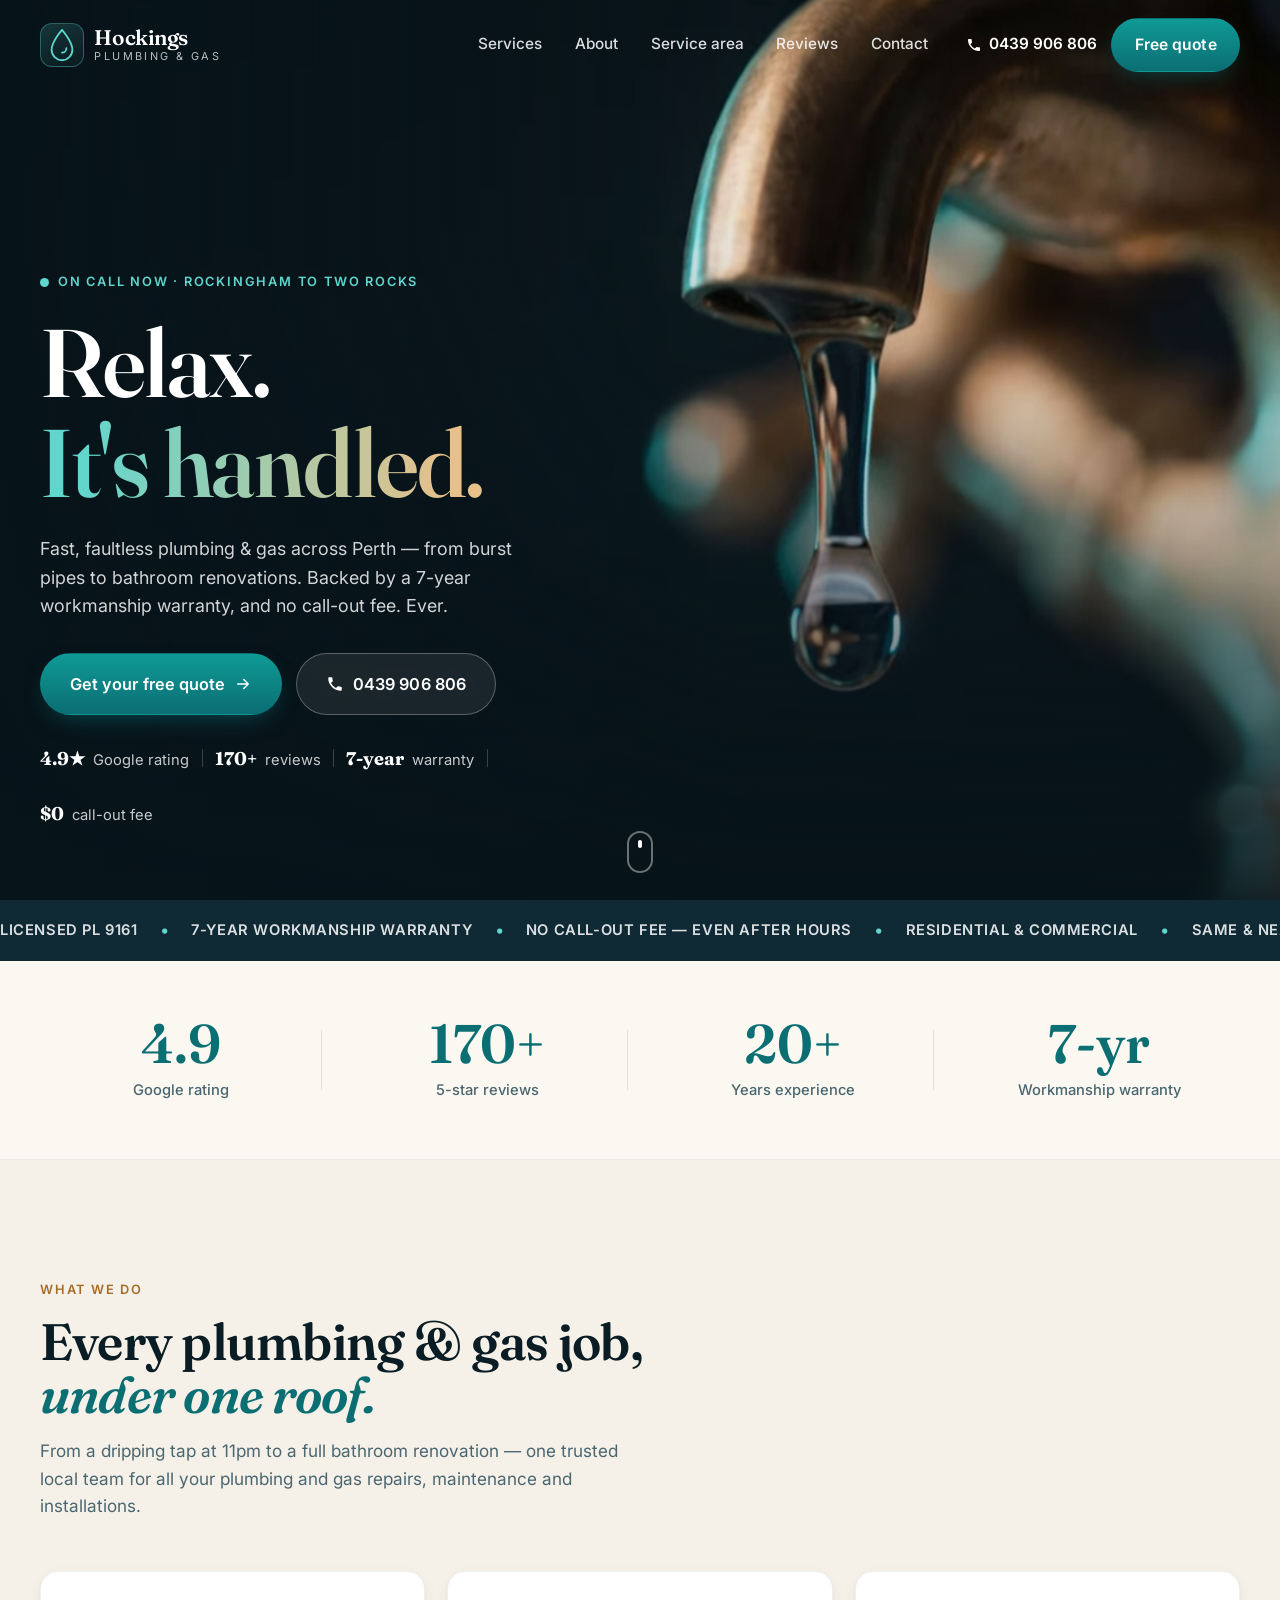
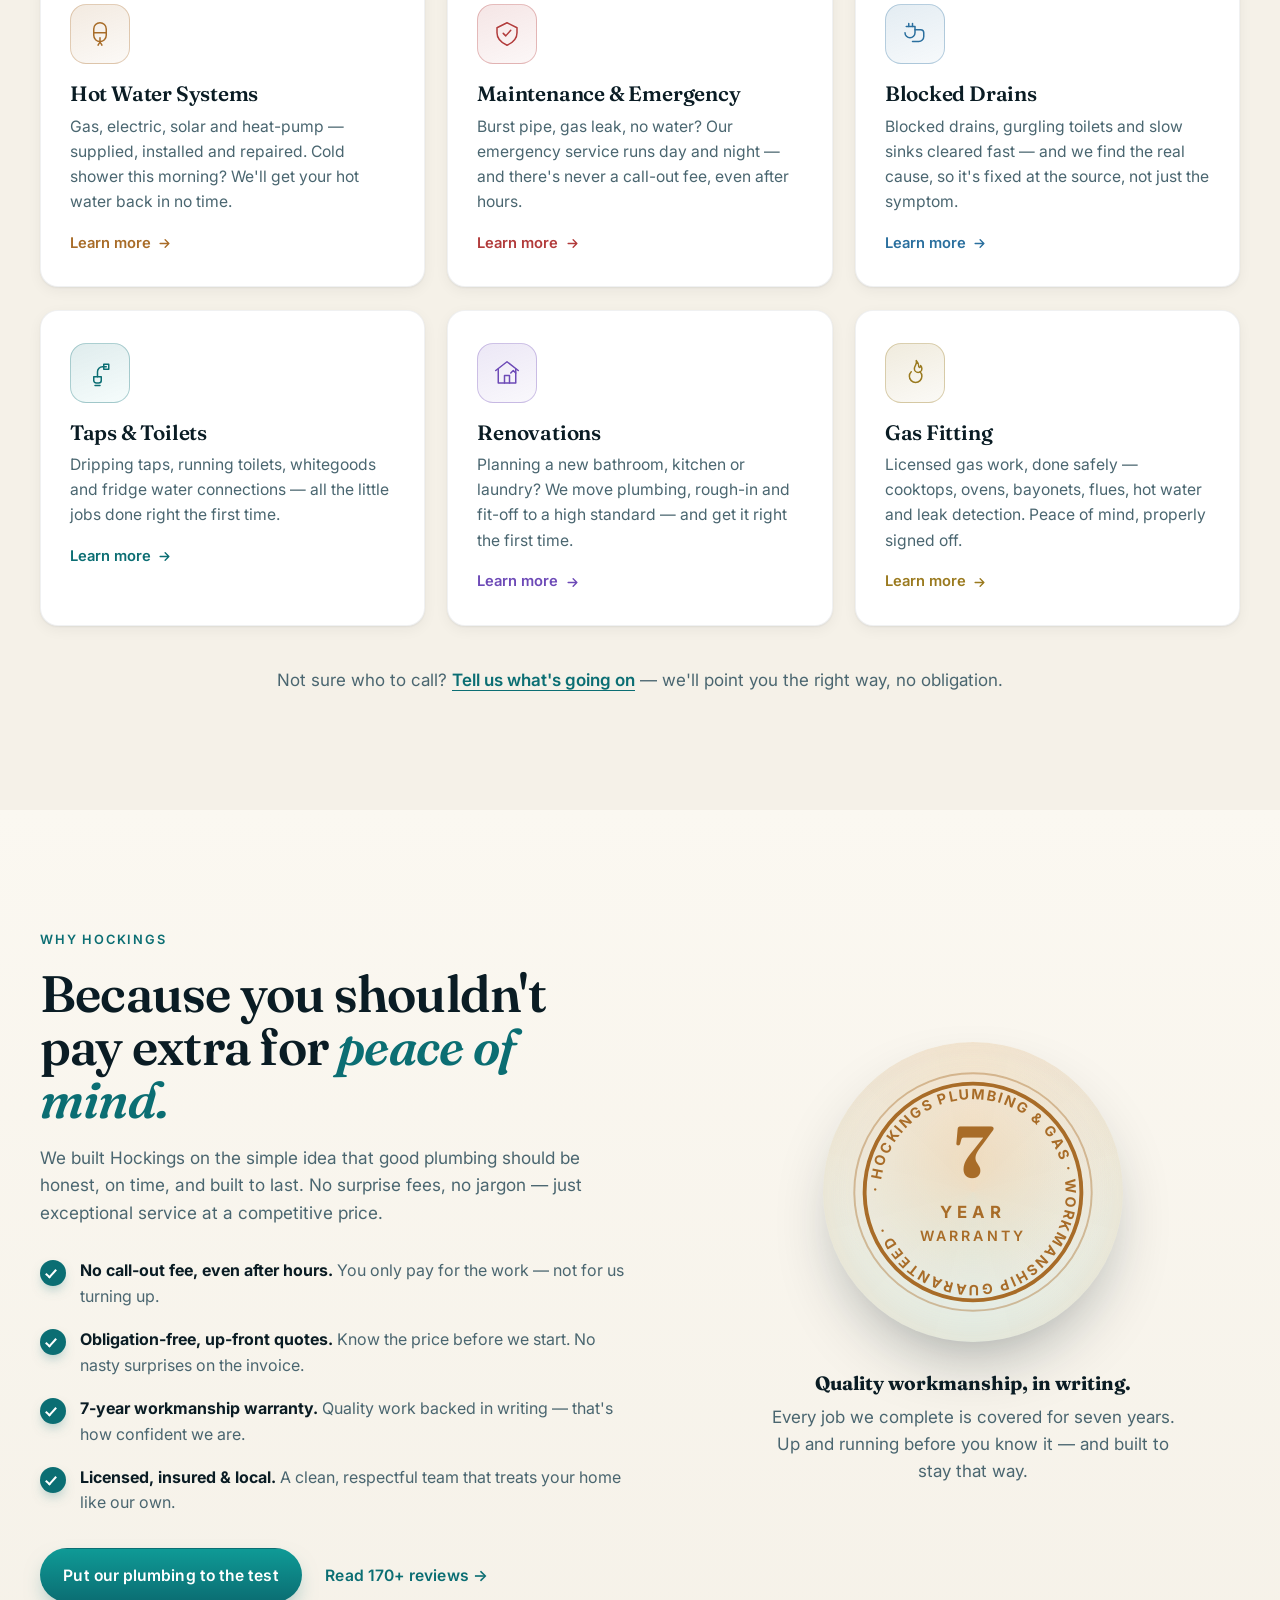
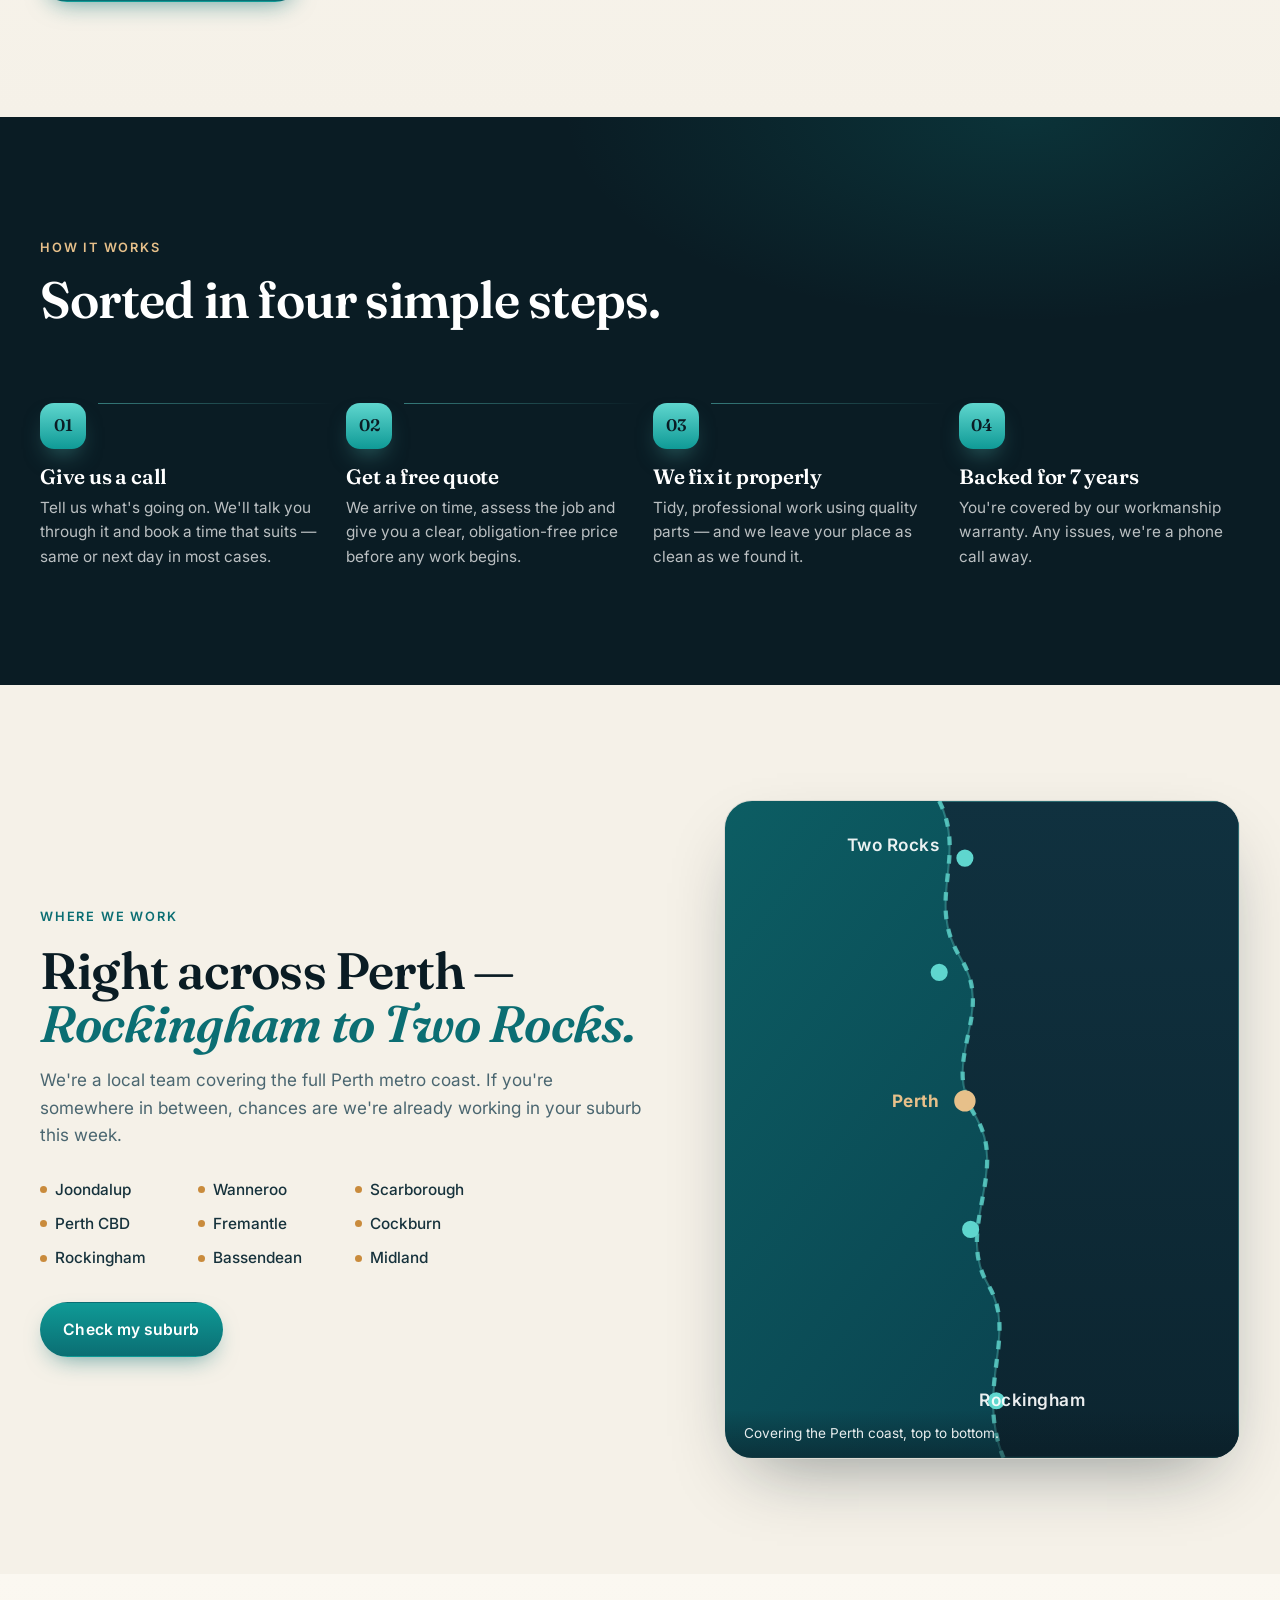
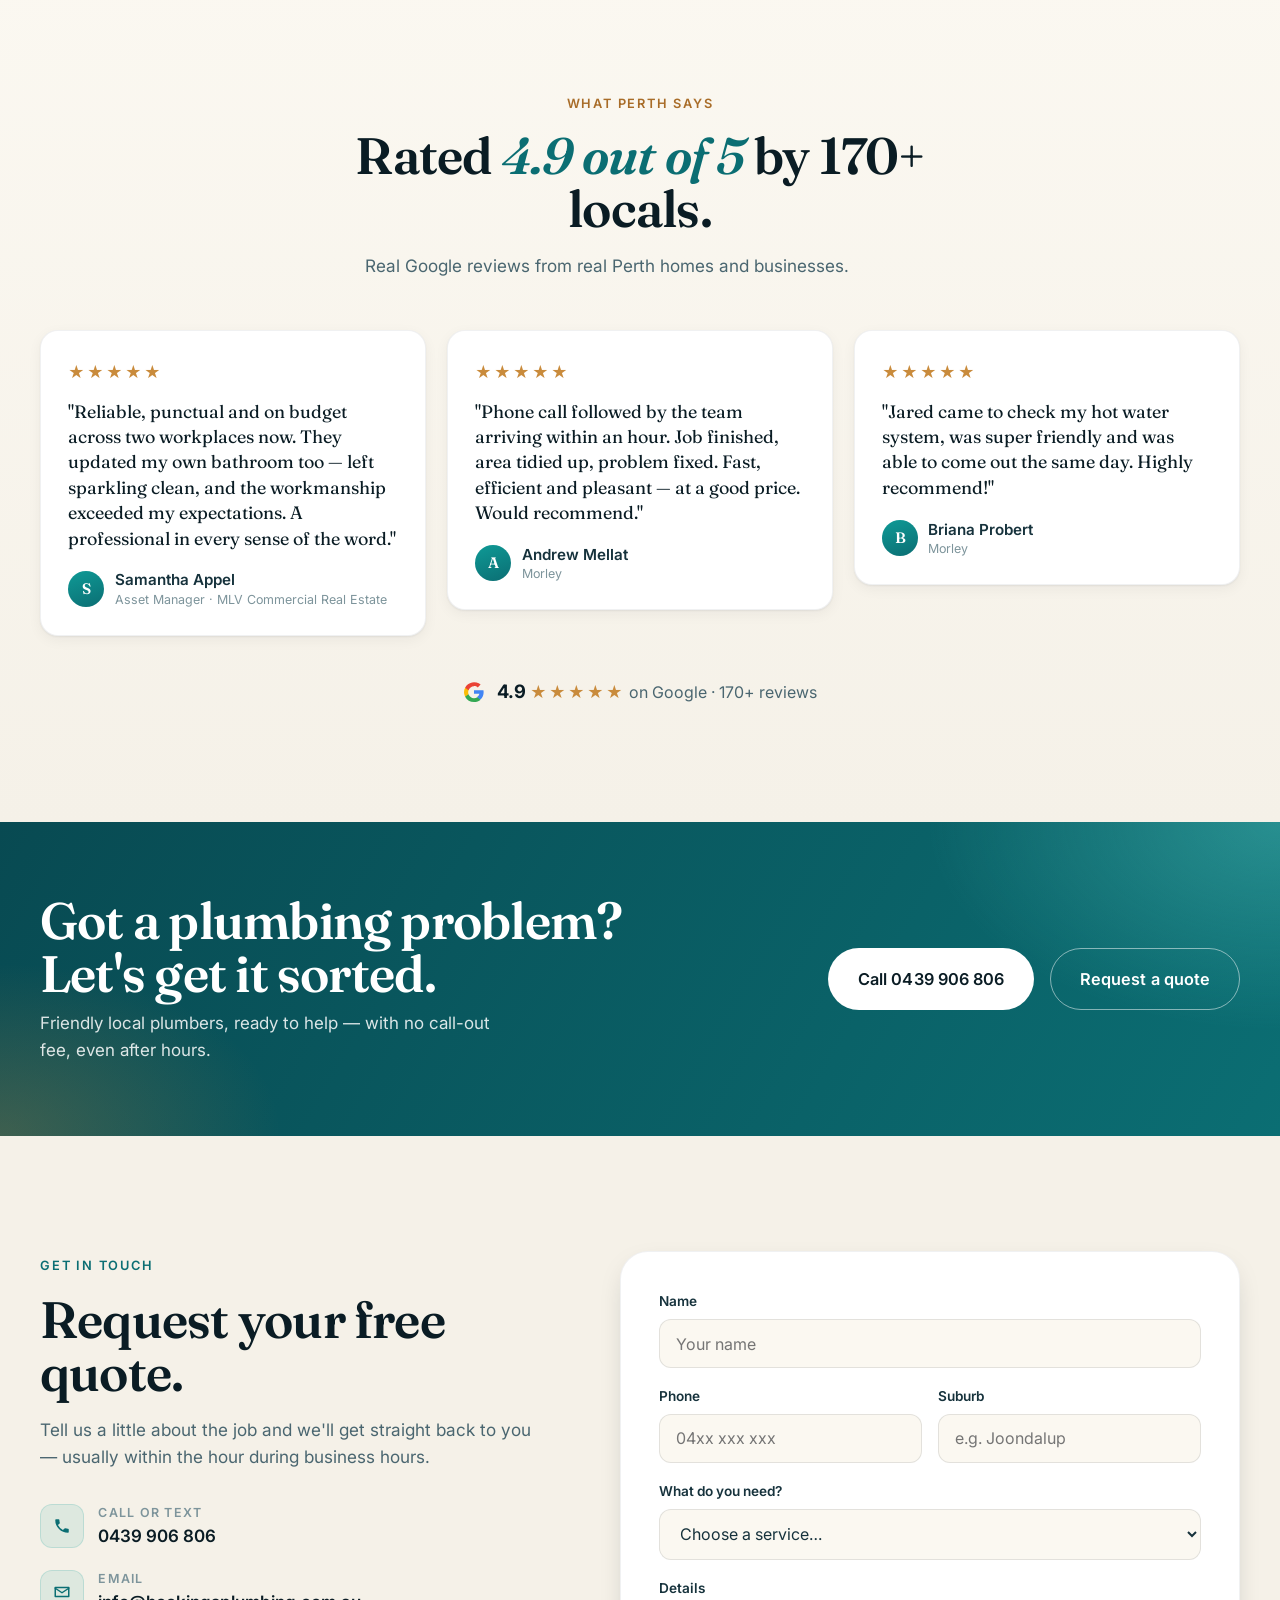
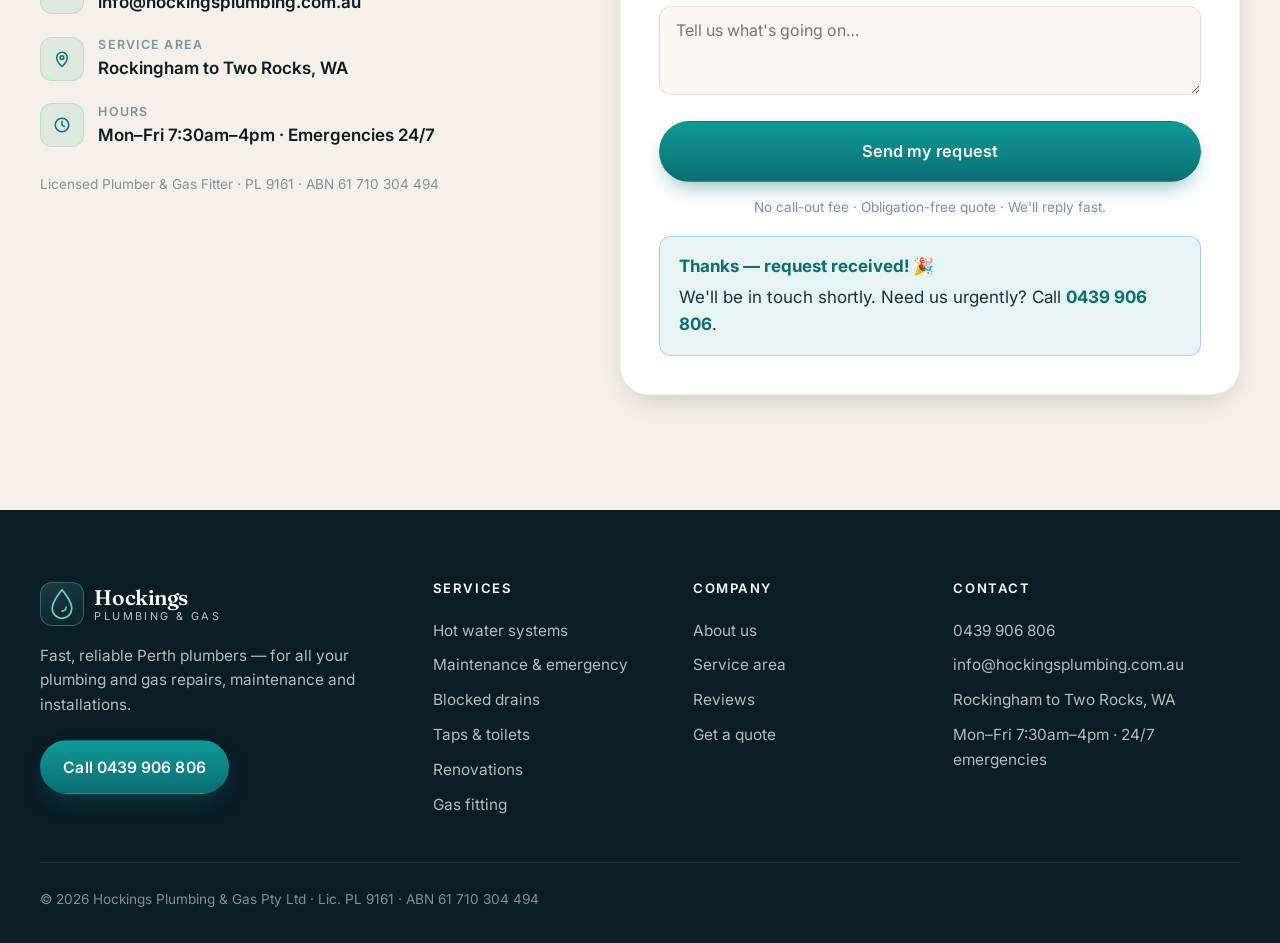
==== index.html @ 45cdb4c6 "Hockings Plumbing & Gas - demo site for client pitch Co-Authored-By: Claude Opus 4.8 (1M context) <n" ====
<!DOCTYPE html>
<html lang="en-AU">
<head>
  <meta charset="UTF-8" />
  <meta name="viewport" content="width=device-width, initial-scale=1.0" />
  <meta name="robots" content="noindex, nofollow" />
  <title>Hockings Plumbing &amp; Gas — Perth's Plumbing, Done Properly</title>
  <meta name="description" content="Fast, reliable Perth plumbers. Hot water, gas, blocked drains, taps, toilets and renovations from Rockingham to Two Rocks. No call-out fee, even after hours. 7-year workmanship warranty." />

  <link rel="preconnect" href="https://fonts.googleapis.com" />
  <link rel="preconnect" href="https://fonts.gstatic.com" crossorigin />
  <link href="https://fonts.googleapis.com/css2?family=Fraunces:opsz,wght@9..144,400;9..144,500;9..144,600;9..144,700&family=Inter:wght@400;500;600;700&display=swap" rel="stylesheet" />

  <link rel="stylesheet" href="styles.css" />
</head>
<body>
  <a class="skip-link" href="#main">Skip to content</a>

  <!-- ===================== HEADER ===================== -->
  <header class="site-header" id="header">
    <div class="container header-inner">
      <a href="#top" class="brand" aria-label="Hockings Plumbing and Gas — home">
        <span class="brand-mark" aria-hidden="true">
          <svg viewBox="0 0 32 40" width="26" height="32">
            <path d="M16 1C16 1 3 16 3 26a13 13 0 0 0 26 0C29 16 16 1 16 1Z"
                  fill="none" stroke="currentColor" stroke-width="2.2" stroke-linejoin="round"/>
            <path d="M21.5 24a5.5 5.5 0 0 1-5.5 5.5" fill="none" stroke="currentColor"
                  stroke-width="2.2" stroke-linecap="round"/>
          </svg>
        </span>
        <span class="brand-text">
          <span class="brand-name">Hockings</span>
          <span class="brand-sub">Plumbing &amp; Gas</span>
        </span>
      </a>

      <nav class="nav" aria-label="Primary">
        <a href="#services">Services</a>
        <a href="about.html">About</a>
        <a href="#area">Service area</a>
        <a href="#reviews">Reviews</a>
        <a href="#contact">Contact</a>
      </nav>

      <div class="header-cta">
        <a class="phone-link" href="tel:+61439906806">
          <svg viewBox="0 0 24 24" width="16" height="16" aria-hidden="true"><path fill="currentColor" d="M6.6 10.8a15.5 15.5 0 0 0 6.6 6.6l2.2-2.2a1 1 0 0 1 1-.25 11.4 11.4 0 0 0 3.6.58 1 1 0 0 1 1 1V20a1 1 0 0 1-1 1A17 17 0 0 1 3 4a1 1 0 0 1 1-1h3.5a1 1 0 0 1 1 1 11.4 11.4 0 0 0 .57 3.6 1 1 0 0 1-.25 1Z"/></svg>
          0439 906 806
        </a>
        <a class="btn btn-primary" href="#contact">Free quote</a>
      </div>

      <button class="nav-toggle" id="navToggle" aria-label="Open menu" aria-expanded="false" aria-controls="mobileNav">
        <span></span><span></span><span></span>
      </button>
    </div>

    <div class="mobile-nav" id="mobileNav" aria-hidden="true">
      <a href="#services">Services</a>
      <a href="about.html">About</a>
      <a href="#area">Service area</a>
      <a href="#reviews">Reviews</a>
      <a href="#contact">Contact</a>
      <a class="btn btn-primary mobile-quote" href="#contact">Get a free quote</a>
      <a class="phone-link" href="tel:+61439906806">Call 0439 906 806</a>
    </div>
  </header>

  <main id="main">
    <span id="top"></span>

    <!-- ===================== HERO ===================== -->
    <section class="hero" aria-label="Introduction">
      <!-- ===== HERO MEDIA: cinematic 3D video, full-bleed ===== -->
      <div class="hero-media" aria-hidden="true">
        <video class="hero-video" autoplay muted loop playsinline preload="auto" poster="assets/hero-poster.jpg">
          <!-- WebM first (smaller), MP4 fallback for Safari. Files live in /assets. -->
          <source src="assets/hero-3d.webm" type="video/webm" />
          <source src="assets/hero-3d.mp4" type="video/mp4" />
        </video>
        <!-- animated fallback — shows only until the video loads -->
        <div class="hero-aurora"></div>
        <div class="hero-grid"></div>
        <div class="bubbles">
          <span></span><span></span><span></span><span></span><span></span>
          <span></span><span></span><span></span><span></span><span></span>
        </div>
      </div>
      <!-- scrim sits above the video, behind the text, just enough for legibility -->
      <div class="hero-scrim" aria-hidden="true"></div>

      <div class="container hero-inner">
        <div class="hero-copy">
          <p class="eyebrow reveal" data-reveal>
            <span class="pulse-dot" aria-hidden="true"></span>
            On call now · Rockingham to Two Rocks
          </p>
          <h1 class="reveal" data-reveal>
            Relax.<br /><span class="hero-accent">It's handled.</span>
          </h1>
          <p class="hero-lede reveal" data-reveal>
            Fast, faultless plumbing &amp; gas across Perth — from burst pipes to bathroom
            renovations. Backed by a 7-year workmanship warranty, and no call-out fee. Ever.
          </p>

          <div class="hero-actions reveal" data-reveal>
            <a class="btn btn-primary btn-lg" href="#contact">
              Get your free quote
              <svg viewBox="0 0 24 24" width="18" height="18" aria-hidden="true"><path fill="none" stroke="currentColor" stroke-width="2" stroke-linecap="round" stroke-linejoin="round" d="M5 12h14M13 6l6 6-6 6"/></svg>
            </a>
            <a class="btn btn-ghost btn-lg" href="tel:+61439906806">
              <svg viewBox="0 0 24 24" width="18" height="18" aria-hidden="true"><path fill="currentColor" d="M6.6 10.8a15.5 15.5 0 0 0 6.6 6.6l2.2-2.2a1 1 0 0 1 1-.25 11.4 11.4 0 0 0 3.6.58 1 1 0 0 1 1 1V20a1 1 0 0 1-1 1A17 17 0 0 1 3 4a1 1 0 0 1 1-1h3.5a1 1 0 0 1 1 1 11.4 11.4 0 0 0 .57 3.6 1 1 0 0 1-.25 1Z"/></svg>
              0439 906 806
            </a>
          </div>

          <ul class="hero-trust reveal" data-reveal>
            <li><strong>4.9★</strong> Google rating</li>
            <li><strong>170+</strong> reviews</li>
            <li><strong>7-year</strong> warranty</li>
            <li><strong>$0</strong> call-out fee</li>
          </ul>
        </div>
      </div>

      <a href="#trust" class="scroll-hint" aria-label="Scroll down">
        <span></span>
      </a>
    </section>

    <!-- ===================== TRUST MARQUEE ===================== -->
    <section class="trust-strip" id="trust" aria-label="Credentials">
      <div class="marquee" aria-hidden="true">
        <div class="marquee-track">
          <span>Licensed PL 9161</span><i>•</i>
          <span>7-Year Workmanship Warranty</span><i>•</i>
          <span>No Call-Out Fee — Even After Hours</span><i>•</i>
          <span>Residential &amp; Commercial</span><i>•</i>
          <span>Same &amp; Next-Day Service</span><i>•</i>
          <span>Fully Insured</span><i>•</i>
          <span>Rockingham to Two Rocks</span><i>•</i>
          <span>Licensed PL 9161</span><i>•</i>
          <span>7-Year Workmanship Warranty</span><i>•</i>
          <span>No Call-Out Fee — Even After Hours</span><i>•</i>
          <span>Residential &amp; Commercial</span><i>•</i>
          <span>Same &amp; Next-Day Service</span><i>•</i>
          <span>Fully Insured</span><i>•</i>
          <span>Rockingham to Two Rocks</span><i>•</i>
        </div>
      </div>
    </section>

    <!-- ===================== STATS ===================== -->
    <section class="stats" aria-label="By the numbers">
      <div class="container stats-grid">
        <div class="stat reveal" data-reveal>
          <span class="stat-num"><span data-count="4.9" data-decimals="1">0</span></span>
          <span class="stat-label">Google rating</span>
        </div>
        <div class="stat reveal" data-reveal>
          <span class="stat-num"><span data-count="170" data-suffix="+">0</span></span>
          <span class="stat-label">5-star reviews</span>
        </div>
        <div class="stat reveal" data-reveal>
          <span class="stat-num"><span data-count="20" data-suffix="+">0</span></span>
          <span class="stat-label">Years experience</span>
        </div>
        <div class="stat reveal" data-reveal>
          <span class="stat-num"><span data-count="7" data-suffix="-yr">0</span></span>
          <span class="stat-label">Workmanship warranty</span>
        </div>
      </div>
    </section>

    <!-- ===================== SERVICES ===================== -->
    <section class="section services" id="services">
      <div class="container">
        <header class="section-head reveal" data-reveal>
          <p class="eyebrow eyebrow-dark">What we do</p>
          <h2>Every plumbing &amp; gas job, <span class="accent">under one roof.</span></h2>
          <p class="section-sub">From a dripping tap at 11pm to a full bathroom renovation —
            one trusted local team for all your plumbing and gas repairs, maintenance and installations.</p>
        </header>

        <div class="card-grid">
          <a class="service-card reveal" data-reveal href="hot-water.html">
            <span class="service-icon">
              <svg viewBox="0 0 48 48" width="30" height="30"><g fill="none" stroke="currentColor" stroke-width="2.4" stroke-linecap="round" stroke-linejoin="round"><rect x="14" y="6" width="20" height="30" rx="10"/><path d="M14 22h20"/><path d="M24 30v6m0 0c0 3-3 4-3 6m3-6c0 3 3 4 3 6"/></g></svg>
            </span>
            <h3>Hot Water Systems</h3>
            <p>Gas, electric, solar and heat-pump — supplied, installed and repaired. Cold shower this morning? We'll get your hot water back in no time.</p>
            <span class="service-more">Learn more <svg viewBox="0 0 24 24" width="15" height="15" aria-hidden="true"><path fill="none" stroke="currentColor" stroke-width="2.2" stroke-linecap="round" stroke-linejoin="round" d="M5 12h14M13 6l6 6-6 6"/></svg></span>
          </a>

          <a class="service-card reveal" data-reveal href="maintenance-emergency.html">
            <span class="service-icon">
              <svg viewBox="0 0 48 48" width="30" height="30"><g fill="none" stroke="currentColor" stroke-width="2.4" stroke-linecap="round" stroke-linejoin="round"><path d="M24 6 8 14v8c0 10 7 16 16 20 9-4 16-10 16-20v-8L24 6Z"/><path d="m18 23 4 4 8-9"/></g></svg>
            </span>
            <h3>Maintenance &amp; Emergency</h3>
            <p>Burst pipe, gas leak, no water? Our emergency service runs day and night — and there's never a call-out fee, even after hours.</p>
            <span class="service-more">Learn more <svg viewBox="0 0 24 24" width="15" height="15" aria-hidden="true"><path fill="none" stroke="currentColor" stroke-width="2.2" stroke-linecap="round" stroke-linejoin="round" d="M5 12h14M13 6l6 6-6 6"/></svg></span>
          </a>

          <a class="service-card reveal" data-reveal href="drains.html">
            <span class="service-icon">
              <svg viewBox="0 0 48 48" width="30" height="30"><g fill="none" stroke="currentColor" stroke-width="2.4" stroke-linecap="round" stroke-linejoin="round"><path d="M10 12h14v10a8 8 0 0 1-8 8h0a8 8 0 0 1-8-8"/><path d="M24 17h9a5 5 0 0 1 5 5v6a8 8 0 0 1-8 8H20"/><path d="M14 12V7m6 5V7"/></g></svg>
            </span>
            <h3>Blocked Drains</h3>
            <p>Blocked drains, gurgling toilets and slow sinks cleared fast — and we find the real cause, so it's fixed at the source, not just the symptom.</p>
            <span class="service-more">Learn more <svg viewBox="0 0 24 24" width="15" height="15" aria-hidden="true"><path fill="none" stroke="currentColor" stroke-width="2.2" stroke-linecap="round" stroke-linejoin="round" d="M5 12h14M13 6l6 6-6 6"/></svg></span>
          </a>

          <a class="service-card reveal" data-reveal href="taps-toilets.html">
            <span class="service-icon">
              <svg viewBox="0 0 48 48" width="30" height="30"><g fill="none" stroke="currentColor" stroke-width="2.4" stroke-linecap="round" stroke-linejoin="round"><path d="M14 30h12v6a4 4 0 0 1-4 4h-4a4 4 0 0 1-4-4Z"/><path d="M20 30v-8a8 8 0 0 1 8-8h6"/><path d="M30 10h8v8h-8z"/><path d="M16 44h8"/></g></svg>
            </span>
            <h3>Taps &amp; Toilets</h3>
            <p>Dripping taps, running toilets, whitegoods and fridge water connections — all the little jobs done right the first time.</p>
            <span class="service-more">Learn more <svg viewBox="0 0 24 24" width="15" height="15" aria-hidden="true"><path fill="none" stroke="currentColor" stroke-width="2.2" stroke-linecap="round" stroke-linejoin="round" d="M5 12h14M13 6l6 6-6 6"/></svg></span>
          </a>

          <a class="service-card reveal" data-reveal href="renovations.html">
            <span class="service-icon">
              <svg viewBox="0 0 48 48" width="30" height="30"><g fill="none" stroke="currentColor" stroke-width="2.4" stroke-linecap="round" stroke-linejoin="round"><path d="M6 20 24 6l18 14"/><path d="M10 18v22h28V18"/><path d="M20 40V28h8v12"/><path d="m30 24 4-4 4 4"/></g></svg>
            </span>
            <h3>Renovations</h3>
            <p>Planning a new bathroom, kitchen or laundry? We move plumbing, rough-in and fit-off to a high standard — and get it right the first time.</p>
            <span class="service-more">Learn more <svg viewBox="0 0 24 24" width="15" height="15" aria-hidden="true"><path fill="none" stroke="currentColor" stroke-width="2.2" stroke-linecap="round" stroke-linejoin="round" d="M5 12h14M13 6l6 6-6 6"/></svg></span>
          </a>

          <a class="service-card reveal" data-reveal href="gas-fitting.html">
            <span class="service-icon">
              <svg viewBox="0 0 48 48" width="30" height="30"><g fill="none" stroke="currentColor" stroke-width="2.4" stroke-linecap="round" stroke-linejoin="round"><path d="M26 4c2 6-3 8-3 13a6 6 0 0 0 12 0c0-2-1-4-2-5 0 3-2 4-3 2 0-5-2-8-4-10Z"/><path d="M18 22a10 10 0 1 0 14 0"/></g></svg>
            </span>
            <h3>Gas Fitting</h3>
            <p>Licensed gas work, done safely — cooktops, ovens, bayonets, flues, hot water and leak detection. Peace of mind, properly signed off.</p>
            <span class="service-more">Learn more <svg viewBox="0 0 24 24" width="15" height="15" aria-hidden="true"><path fill="none" stroke="currentColor" stroke-width="2.2" stroke-linecap="round" stroke-linejoin="round" d="M5 12h14M13 6l6 6-6 6"/></svg></span>
          </a>
        </div>

        <p class="services-foot reveal" data-reveal>
          Not sure who to call? <a href="#contact">Tell us what's going on</a> — we'll point you the right way, no obligation.
        </p>
      </div>
    </section>

    <!-- ===================== WHY US ===================== -->
    <section class="section why" id="why">
      <div class="container why-grid">
        <div class="why-copy reveal" data-reveal>
          <p class="eyebrow">Why Hockings</p>
          <h2>Because you shouldn't pay extra for <span class="accent">peace of mind.</span></h2>
          <p class="section-sub">
            We built Hockings on the simple idea that good plumbing should be honest,
            on time, and built to last. No surprise fees, no jargon — just exceptional
            service at a competitive price.
          </p>

          <ul class="why-list">
            <li>
              <span class="why-check" aria-hidden="true"></span>
              <div><strong>No call-out fee, even after hours.</strong>
              You only pay for the work — not for us turning up.</div>
            </li>
            <li>
              <span class="why-check" aria-hidden="true"></span>
              <div><strong>Obligation-free, up-front quotes.</strong>
              Know the price before we start. No nasty surprises on the invoice.</div>
            </li>
            <li>
              <span class="why-check" aria-hidden="true"></span>
              <div><strong>7-year workmanship warranty.</strong>
              Quality work backed in writing — that's how confident we are.</div>
            </li>
            <li>
              <span class="why-check" aria-hidden="true"></span>
              <div><strong>Licensed, insured &amp; local.</strong>
              A clean, respectful team that treats your home like our own.</div>
            </li>
          </ul>

          <div class="why-actions">
            <a class="btn btn-primary" href="#contact">Put our plumbing to the test</a>
            <a class="btn btn-text" href="#reviews">Read 170+ reviews →</a>
          </div>
        </div>

        <figure class="why-media reveal" data-reveal aria-label="Our 7-year workmanship warranty">
          <div class="seal">
            <svg viewBox="0 0 200 200" width="200" height="200" aria-hidden="true">
              <defs>
                <path id="sealCircle" d="M100,100 m-72,0 a72,72 0 1,1 144,0 a72,72 0 1,1 -144,0" />
              </defs>
              <circle cx="100" cy="100" r="92" fill="none" stroke="currentColor" stroke-width="1.5" opacity=".4"/>
              <circle cx="100" cy="100" r="84" fill="none" stroke="currentColor" stroke-width="3"/>
              <text class="seal-text" fill="currentColor">
                <textPath href="#sealCircle" startOffset="0%">
                  · HOCKINGS PLUMBING &amp; GAS · WORKMANSHIP GUARANTEED ·
                </textPath>
              </text>
              <text x="100" y="88" text-anchor="middle" class="seal-num" fill="currentColor">7</text>
              <text x="100" y="120" text-anchor="middle" class="seal-yr" fill="currentColor">YEAR</text>
              <text x="100" y="138" text-anchor="middle" class="seal-yr2" fill="currentColor">WARRANTY</text>
            </svg>
          </div>
          <figcaption>
            <strong>Quality workmanship, in writing.</strong>
            Every job we complete is covered for seven years. Up and running before you know it — and built to stay that way.
          </figcaption>
        </figure>
      </div>
    </section>

    <!-- ===================== PROCESS ===================== -->
    <section class="section process">
      <div class="container">
        <header class="section-head reveal" data-reveal>
          <p class="eyebrow eyebrow-dark">How it works</p>
          <h2>Sorted in four simple steps.</h2>
        </header>

        <ol class="steps">
          <li class="step reveal" data-reveal>
            <span class="step-num">01</span>
            <h3>Give us a call</h3>
            <p>Tell us what's going on. We'll talk you through it and book a time that suits — same or next day in most cases.</p>
          </li>
          <li class="step reveal" data-reveal>
            <span class="step-num">02</span>
            <h3>Get a free quote</h3>
            <p>We arrive on time, assess the job and give you a clear, obligation-free price before any work begins.</p>
          </li>
          <li class="step reveal" data-reveal>
            <span class="step-num">03</span>
            <h3>We fix it properly</h3>
            <p>Tidy, professional work using quality parts — and we leave your place as clean as we found it.</p>
          </li>
          <li class="step reveal" data-reveal>
            <span class="step-num">04</span>
            <h3>Backed for 7 years</h3>
            <p>You're covered by our workmanship warranty. Any issues, we're a phone call away.</p>
          </li>
        </ol>
      </div>
    </section>

    <!-- ===================== SERVICE AREA ===================== -->
    <section class="section area" id="area">
      <div class="container area-grid">
        <div class="area-copy reveal" data-reveal>
          <p class="eyebrow">Where we work</p>
          <h2>Right across Perth — <span class="accent">Rockingham to Two Rocks.</span></h2>
          <p class="section-sub">
            We're a local team covering the full Perth metro coast. If you're somewhere
            in between, chances are we're already working in your suburb this week.
          </p>
          <ul class="suburb-list">
            <li>Joondalup</li><li>Wanneroo</li><li>Scarborough</li>
            <li>Perth CBD</li><li>Fremantle</li><li>Cockburn</li>
            <li>Rockingham</li><li>Bassendean</li><li>Midland</li>
          </ul>
          <a class="btn btn-primary" href="#contact">Check my suburb</a>
        </div>

        <figure class="area-map reveal" data-reveal aria-label="Map of our Perth service area">
          <svg viewBox="0 0 360 460" width="100%" height="100%" role="img">
            <defs>
              <linearGradient id="sea" x1="0" y1="0" x2="1" y2="1">
                <stop offset="0" stop-color="#0c5d63"/>
                <stop offset="1" stop-color="#0a3c4a"/>
              </linearGradient>
              <linearGradient id="land" x1="0" y1="0" x2="0" y2="1">
                <stop offset="0" stop-color="#10313f"/>
                <stop offset="1" stop-color="#0c2530"/>
              </linearGradient>
            </defs>
            <rect width="360" height="460" fill="url(#sea)"/>
            <!-- stylised coastline / land mass -->
            <path d="M150 0 C170 40 140 70 165 110 C190 150 150 180 175 220 C200 260 160 300 185 340 C205 375 175 410 195 460 L360 460 L360 0 Z"
                  fill="url(#land)" stroke="rgba(95,214,206,.35)" stroke-width="1.5"/>
            <!-- service corridor highlight -->
            <path d="M150 0 C170 40 140 70 165 110 C190 150 150 180 175 220 C200 260 160 300 185 340 C205 375 175 410 195 460"
                  fill="none" stroke="#5fd6ce" stroke-width="3" stroke-dasharray="6 7" opacity=".8" class="coast-line"/>
            <!-- pins -->
            <g class="map-pins">
              <g transform="translate(168,40)"><circle class="pin" r="5"/><circle class="pin-ring" r="5"/></g>
              <g transform="translate(150,120)"><circle class="pin" r="5"/><circle class="pin-ring" r="5"/></g>
              <g transform="translate(168,210)"><circle class="pin pin-hq" r="6.5"/><circle class="pin-ring" r="6.5"/></g>
              <g transform="translate(172,300)"><circle class="pin" r="5"/><circle class="pin-ring" r="5"/></g>
              <g transform="translate(190,420)"><circle class="pin" r="5"/><circle class="pin-ring" r="5"/></g>
            </g>
            <text x="150" y="35" text-anchor="end" class="map-label">Two Rocks</text>
            <text x="150" y="214" text-anchor="end" class="map-label map-label-hq">Perth</text>
            <text x="178" y="424" text-anchor="start" class="map-label">Rockingham</text>
          </svg>
          <figcaption>Covering the Perth coast, top to bottom.</figcaption>
        </figure>
      </div>
    </section>

    <!-- ===================== REVIEWS ===================== -->
    <section class="section reviews" id="reviews">
      <div class="container">
        <header class="section-head reveal" data-reveal>
          <p class="eyebrow eyebrow-dark">What Perth says</p>
          <h2>Rated <span class="accent">4.9 out of 5</span> by 170+ locals.</h2>
          <p class="section-sub">Real Google reviews from real Perth homes and businesses.</p>
        </header>

        <div class="review-grid">
          <blockquote class="review-card reveal" data-reveal>
            <span class="stars" aria-hidden="true">★★★★★</span>
            <p>"Reliable, punctual and on budget across two workplaces now. They updated my own bathroom too — left sparkling clean, and the workmanship exceeded my expectations. A professional in every sense of the word."</p>
            <footer><span class="avatar">S</span>
              <span class="review-who">Samantha Appel<small>Asset Manager · MLV Commercial Real Estate</small></span>
            </footer>
          </blockquote>
          <blockquote class="review-card reveal" data-reveal>
            <span class="stars" aria-hidden="true">★★★★★</span>
            <p>"Phone call followed by the team arriving within an hour. Job finished, area tidied up, problem fixed. Fast, efficient and pleasant — at a good price. Would recommend."</p>
            <footer><span class="avatar">A</span>
              <span class="review-who">Andrew Mellat<small>Morley</small></span>
            </footer>
          </blockquote>
          <blockquote class="review-card reveal" data-reveal>
            <span class="stars" aria-hidden="true">★★★★★</span>
            <p>"Jared came to check my hot water system, was super friendly and was able to come out the same day. Highly recommend!"</p>
            <footer><span class="avatar">B</span>
              <span class="review-who">Briana Probert<small>Morley</small></span>
            </footer>
          </blockquote>
        </div>

        <div class="reviews-badge reveal" data-reveal>
          <svg viewBox="0 0 24 24" width="22" height="22" aria-hidden="true"><path fill="#4285F4" d="M22.5 12.2c0-.7-.1-1.4-.2-2H12v3.8h5.9a5 5 0 0 1-2.2 3.3v2.7h3.6c2-1.9 3.2-4.7 3.2-7.8Z"/><path fill="#34A853" d="M12 23c2.9 0 5.4-1 7.2-2.6l-3.6-2.7c-1 .7-2.3 1.1-3.6 1.1-2.8 0-5.1-1.9-6-4.4H2.3v2.8A11 11 0 0 0 12 23Z"/><path fill="#FBBC05" d="M6 14.4a6.6 6.6 0 0 1 0-4.2V7.4H2.3a11 11 0 0 0 0 9.8L6 14.4Z"/><path fill="#EA4335" d="M12 5.4c1.6 0 3 .5 4.1 1.6l3.1-3.1A11 11 0 0 0 2.3 7.4L6 10.2c.9-2.5 3.2-4.4 6-4.4Z"/></svg>
          <span><strong>4.9</strong> <span class="stars" aria-hidden="true">★★★★★</span> on Google · 170+ reviews</span>
        </div>
      </div>
    </section>

    <!-- ===================== CTA BAND ===================== -->
    <section class="cta-band" aria-label="Get in touch">
      <div class="container cta-inner">
        <div>
          <h2 class="reveal" data-reveal>Got a plumbing problem? Let's get it sorted.</h2>
          <p class="reveal" data-reveal>Friendly local plumbers, ready to help — with no call-out fee, even after hours.</p>
        </div>
        <div class="cta-actions reveal" data-reveal>
          <a class="btn btn-light btn-lg" href="tel:+61439906806">Call 0439 906 806</a>
          <a class="btn btn-outline-light btn-lg" href="#contact">Request a quote</a>
        </div>
      </div>
    </section>

    <!-- ===================== CONTACT ===================== -->
    <section class="section contact" id="contact">
      <div class="container contact-grid">
        <div class="contact-copy reveal" data-reveal>
          <p class="eyebrow">Get in touch</p>
          <h2>Request your free quote.</h2>
          <p class="section-sub">Tell us a little about the job and we'll get straight back to you — usually within the hour during business hours.</p>

          <ul class="contact-points">
            <li>
              <span class="cp-icon" aria-hidden="true">
                <svg viewBox="0 0 24 24" width="18" height="18"><path fill="currentColor" d="M6.6 10.8a15.5 15.5 0 0 0 6.6 6.6l2.2-2.2a1 1 0 0 1 1-.25 11.4 11.4 0 0 0 3.6.58 1 1 0 0 1 1 1V20a1 1 0 0 1-1 1A17 17 0 0 1 3 4a1 1 0 0 1 1-1h3.5a1 1 0 0 1 1 1 11.4 11.4 0 0 0 .57 3.6 1 1 0 0 1-.25 1Z"/></svg>
              </span>
              <div><span class="cp-label">Call or text</span><a href="tel:+61439906806">0439 906 806</a></div>
            </li>
            <li>
              <span class="cp-icon" aria-hidden="true">
                <svg viewBox="0 0 24 24" width="18" height="18"><path fill="none" stroke="currentColor" stroke-width="2" stroke-linecap="round" stroke-linejoin="round" d="M3 6h18v12H3z"/><path fill="none" stroke="currentColor" stroke-width="2" stroke-linecap="round" stroke-linejoin="round" d="m3 7 9 6 9-6"/></svg>
              </span>
              <div><span class="cp-label">Email</span><a href="mailto:info@hockingsplumbing.com.au">info@hockingsplumbing.com.au</a></div>
            </li>
            <li>
              <span class="cp-icon" aria-hidden="true">
                <svg viewBox="0 0 24 24" width="18" height="18"><path fill="none" stroke="currentColor" stroke-width="2" stroke-linecap="round" stroke-linejoin="round" d="M12 22s7-6.2 7-12a7 7 0 1 0-14 0c0 5.8 7 12 7 12Z"/><circle cx="12" cy="10" r="2.5" fill="none" stroke="currentColor" stroke-width="2"/></svg>
              </span>
              <div><span class="cp-label">Service area</span><span>Rockingham to Two Rocks, WA</span></div>
            </li>
            <li>
              <span class="cp-icon" aria-hidden="true">
                <svg viewBox="0 0 24 24" width="18" height="18"><circle cx="12" cy="12" r="9" fill="none" stroke="currentColor" stroke-width="2"/><path fill="none" stroke="currentColor" stroke-width="2" stroke-linecap="round" d="M12 7v5l3 2"/></svg>
              </span>
              <div><span class="cp-label">Hours</span><span>Mon–Fri 7:30am–4pm · Emergencies 24/7</span></div>
            </li>
          </ul>

          <p class="contact-fineprint">Licensed Plumber &amp; Gas Fitter · PL 9161 · ABN 61 710 304 494</p>
        </div>

        <form class="quote-form reveal" data-reveal id="quoteForm" novalidate>
          <div class="field">
            <label for="name">Name</label>
            <input type="text" id="name" name="name" autocomplete="name" required placeholder="Your name" />
          </div>
          <div class="field-row">
            <div class="field">
              <label for="phone">Phone</label>
              <input type="tel" id="phone" name="phone" autocomplete="tel" required placeholder="04xx xxx xxx" />
            </div>
            <div class="field">
              <label for="suburb">Suburb</label>
              <input type="text" id="suburb" name="suburb" placeholder="e.g. Joondalup" />
            </div>
          </div>
          <div class="field">
            <label for="service">What do you need?</label>
            <select id="service" name="service">
              <option value="">Choose a service…</option>
              <option>Hot water system</option>
              <option>Emergency / burst pipe</option>
              <option>Blocked drain</option>
              <option>Tap or toilet</option>
              <option>Renovation / replacement</option>
              <option>Gas fitting</option>
              <option>Something else</option>
            </select>
          </div>
          <div class="field">
            <label for="message">Details</label>
            <textarea id="message" name="message" rows="3" placeholder="Tell us what's going on…"></textarea>
          </div>
          <button type="submit" class="btn btn-primary btn-lg btn-block">Send my request</button>
          <p class="form-note">No call-out fee · Obligation-free quote · We'll reply fast.</p>
          <div class="form-success" id="formSuccess" hidden>
            <strong>Thanks — request received! 🎉</strong>
            <span>We'll be in touch shortly. Need us urgently? Call <a href="tel:+61439906806">0439 906 806</a>.</span>
          </div>
        </form>
      </div>
    </section>
  </main>

  <!-- ===================== FOOTER ===================== -->
  <footer class="site-footer">
    <div class="container footer-grid">
      <div class="footer-brand">
        <a href="#top" class="brand brand-footer" aria-label="Hockings Plumbing and Gas">
          <span class="brand-mark" aria-hidden="true">
            <svg viewBox="0 0 32 40" width="24" height="30"><path d="M16 1C16 1 3 16 3 26a13 13 0 0 0 26 0C29 16 16 1 16 1Z" fill="none" stroke="currentColor" stroke-width="2.2" stroke-linejoin="round"/><path d="M21.5 24a5.5 5.5 0 0 1-5.5 5.5" fill="none" stroke="currentColor" stroke-width="2.2" stroke-linecap="round"/></svg>
          </span>
          <span class="brand-text"><span class="brand-name">Hockings</span><span class="brand-sub">Plumbing &amp; Gas</span></span>
        </a>
        <p class="footer-tag">Fast, reliable Perth plumbers — for all your plumbing and gas repairs, maintenance and installations.</p>
        <a class="btn btn-primary" href="tel:+61439906806">Call 0439 906 806</a>
      </div>

      <div class="footer-col">
        <h4>Services</h4>
        <a href="hot-water.html">Hot water systems</a>
        <a href="maintenance-emergency.html">Maintenance &amp; emergency</a>
        <a href="drains.html">Blocked drains</a>
        <a href="taps-toilets.html">Taps &amp; toilets</a>
        <a href="renovations.html">Renovations</a>
        <a href="gas-fitting.html">Gas fitting</a>
      </div>

      <div class="footer-col">
        <h4>Company</h4>
        <a href="about.html">About us</a>
        <a href="#area">Service area</a>
        <a href="#reviews">Reviews</a>
        <a href="#contact">Get a quote</a>
      </div>

      <div class="footer-col footer-contact">
        <h4>Contact</h4>
        <a href="tel:+61439906806">0439 906 806</a>
        <a href="mailto:info@hockingsplumbing.com.au">info@hockingsplumbing.com.au</a>
        <span>Rockingham to Two Rocks, WA</span>
        <span>Mon–Fri 7:30am–4pm · 24/7 emergencies</span>
      </div>
    </div>

    <div class="container footer-bottom">
      <span>© <span id="year">2026</span> Hockings Plumbing &amp; Gas Pty Ltd · Lic. PL 9161 · ABN 61 710 304 494</span>    </div>
  </footer>

  <!-- Floating mobile call button -->
  <a class="fab-call" href="tel:+61439906806" aria-label="Call Hockings Plumbing">
    <svg viewBox="0 0 24 24" width="22" height="22" aria-hidden="true"><path fill="currentColor" d="M6.6 10.8a15.5 15.5 0 0 0 6.6 6.6l2.2-2.2a1 1 0 0 1 1-.25 11.4 11.4 0 0 0 3.6.58 1 1 0 0 1 1 1V20a1 1 0 0 1-1 1A17 17 0 0 1 3 4a1 1 0 0 1 1-1h3.5a1 1 0 0 1 1 1 11.4 11.4 0 0 0 .57 3.6 1 1 0 0 1-.25 1Z"/></svg>
  </a>

  <script src="script.js"></script>
</body>
</html>
---- styles.css ----
/* =========================================================
   Hockings Plumbing & Gas — concept site
   Palette: deep teal (water) + warm copper (gas/warmth) on warm paper
   ========================================================= */

:root {
  /* colour */
  --ink:        #0a1c24;
  --ink-soft:   #0f2a35;
  --ink-2:      #123542;
  --paper:      #f5f1e8;
  --paper-2:    #fbf8f1;
  --white:      #ffffff;

  --teal:       #0f9a96;
  --teal-deep:  #0b6e73;
  --teal-dark:  #084a52;
  --aqua:       #5fd6ce;
  --aqua-soft:  #a8ece5;

  --copper:     #c98b3c;
  --copper-deep:#a86c28;
  --copper-soft:#e7c08a;

  --text:       #16323c;
  --text-soft:  #4a6670;
  --text-faint: #7d949b;
  --line:       rgba(10, 28, 36, 0.10);
  --line-soft:  rgba(10, 28, 36, 0.06);

  /* type */
  --display: "Fraunces", Georgia, "Times New Roman", serif;
  --sans: "Inter", system-ui, -apple-system, "Segoe UI", Roboto, sans-serif;

  /* layout */
  --container: 1200px;
  --radius: 18px;
  --radius-lg: 28px;
  --radius-sm: 12px;

  /* shadows */
  --shadow-sm: 0 1px 2px rgba(10,28,36,.06), 0 4px 14px rgba(10,28,36,.05);
  --shadow:    0 10px 30px -12px rgba(10,28,36,.28);
  --shadow-lg: 0 30px 70px -28px rgba(10,28,36,.45);

  --ease: cubic-bezier(.22, 1, .36, 1);
}

/* ---------- reset ---------- */
*,*::before,*::after { box-sizing: border-box; }
* { margin: 0; }
html { scroll-behavior: smooth; -webkit-text-size-adjust: 100%; }
@media (prefers-reduced-motion: reduce) {
  html { scroll-behavior: auto; }
  *,*::before,*::after { animation-duration: .001ms !important; animation-iteration-count: 1 !important; transition-duration: .001ms !important; }
}

body {
  font-family: var(--sans);
  color: var(--text);
  background: var(--paper);
  line-height: 1.6;
  font-size: 17px;
  -webkit-font-smoothing: antialiased;
  text-rendering: optimizeLegibility;
  overflow-x: hidden;
}

img, svg, video { display: block; max-width: 100%; }
a { color: inherit; text-decoration: none; }
button { font: inherit; cursor: pointer; }
ul, ol { list-style: none; padding: 0; }

.container { width: min(100% - 2.5rem, var(--container)); margin-inline: auto; }

/* ---------- typography ---------- */
h1, h2, h3, h4 { font-family: var(--display); font-weight: 600; line-height: 1.04; letter-spacing: -0.015em; color: var(--ink); }
h1 { font-size: clamp(2.6rem, 6.4vw, 5rem); font-weight: 600; }
h2 { font-size: clamp(2rem, 4vw, 3.2rem); }
h3 { font-size: 1.3rem; letter-spacing: -.01em; }

.accent { color: var(--teal-deep); font-style: italic; }
.eyebrow {
  display: inline-flex; align-items: center; gap: .55rem;
  font-family: var(--sans); font-weight: 600; font-size: .8rem;
  letter-spacing: .14em; text-transform: uppercase;
  color: var(--teal-deep);
}
.eyebrow-dark { color: var(--copper-deep); }

.section-sub { color: var(--text-soft); font-size: 1.075rem; max-width: 56ch; }

.skip-link {
  position: absolute; left: -999px; top: 0; z-index: 200;
  background: var(--ink); color: #fff; padding: .7rem 1.1rem; border-radius: 0 0 10px 0;
}
.skip-link:focus { left: 0; }

/* ---------- buttons ---------- */
.btn {
  --btn-bg: var(--teal-deep);
  display: inline-flex; align-items: center; justify-content: center; gap: .55rem;
  padding: .85rem 1.4rem; border-radius: 999px;
  font-weight: 600; font-size: .98rem; letter-spacing: .005em;
  border: 1px solid transparent; cursor: pointer;
  transition: transform .35s var(--ease), box-shadow .35s var(--ease), background .25s, color .25s;
  white-space: nowrap;
}
.btn svg { transition: transform .35s var(--ease); }
.btn-lg { padding: 1.05rem 1.8rem; font-size: 1.02rem; }
.btn-block { width: 100%; }

.btn-primary {
  background: linear-gradient(180deg, var(--teal) 0%, var(--teal-deep) 100%);
  color: #fff; box-shadow: 0 10px 24px -10px rgba(11,110,115,.65);
}
.btn-primary:hover { transform: translateY(-2px); box-shadow: 0 18px 32px -12px rgba(11,110,115,.7); }
.btn-primary:hover svg { transform: translateX(3px); }

.btn-ghost { background: rgba(255,255,255,.08); color: #fff; border-color: rgba(255,255,255,.28); backdrop-filter: blur(8px); }
.btn-ghost:hover { background: rgba(255,255,255,.16); transform: translateY(-2px); }

.btn-light { background: #fff; color: var(--ink); }
.btn-light:hover { transform: translateY(-2px); box-shadow: var(--shadow); }
.btn-outline-light { background: transparent; color: #fff; border-color: rgba(255,255,255,.5); }
.btn-outline-light:hover { background: rgba(255,255,255,.12); transform: translateY(-2px); }

.btn-text { background: transparent; color: var(--teal-deep); padding-inline: .4rem; }
.btn-text:hover { color: var(--ink); }

/* ===================== HEADER ===================== */
.site-header {
  position: fixed; inset: 0 0 auto 0; z-index: 100;
  padding: 1.1rem 0;
  transition: padding .4s var(--ease), background .4s var(--ease), box-shadow .4s var(--ease), border-color .4s;
  border-bottom: 1px solid transparent;
}
.site-header.scrolled {
  padding: .6rem 0;
  background: rgba(245,241,232,.82);
  backdrop-filter: saturate(160%) blur(14px);
  box-shadow: 0 1px 0 rgba(10,28,36,.06), 0 12px 30px -20px rgba(10,28,36,.4);
  border-bottom-color: var(--line-soft);
}
.header-inner { display: flex; align-items: center; gap: 1.5rem; }

.brand { display: inline-flex; align-items: center; gap: .65rem; color: #fff; }
.scrolled .brand, .area .brand, .reviews .brand { color: var(--ink); }
.site-header:not(.scrolled) .brand { color: #fff; }
.brand-mark {
  display: grid; place-items: center; width: 44px; height: 44px;
  border-radius: 12px; color: var(--aqua);
  background: linear-gradient(160deg, rgba(95,214,206,.18), rgba(95,214,206,.04));
  border: 1px solid rgba(95,214,206,.35);
}
.scrolled .brand-mark { color: var(--teal-deep); background: linear-gradient(160deg, rgba(15,154,150,.14), rgba(15,154,150,.03)); border-color: rgba(15,154,150,.3); }
.brand-text { display: flex; flex-direction: column; line-height: 1; }
.brand-name { font-family: var(--display); font-weight: 600; font-size: 1.32rem; letter-spacing: -.02em; }
.brand-sub { font-size: .68rem; letter-spacing: .22em; text-transform: uppercase; opacity: .72; margin-top: .18rem; }

.nav { display: flex; gap: .35rem; margin-left: auto; }
.nav a {
  position: relative; padding: .5rem .85rem; border-radius: 999px;
  font-weight: 500; font-size: .96rem; color: rgba(255,255,255,.86);
  transition: color .25s, background .25s;
}
.scrolled .nav a { color: var(--text-soft); }
.nav a:hover { color: #fff; background: rgba(255,255,255,.1); }
.scrolled .nav a:hover { color: var(--ink); background: rgba(10,28,36,.05); }

.header-cta { display: flex; align-items: center; gap: .9rem; }
.phone-link {
  display: inline-flex; align-items: center; gap: .45rem;
  font-weight: 600; font-size: .96rem; color: #fff;
}
.scrolled .phone-link { color: var(--ink); }
.phone-link:hover { color: var(--aqua); }
.scrolled .phone-link:hover { color: var(--teal-deep); }

/* mobile nav */
.nav-toggle { display: none; flex-direction: column; gap: 5px; background: none; border: 0; padding: 8px; }
.nav-toggle span { width: 26px; height: 2px; background: #fff; border-radius: 2px; transition: transform .3s var(--ease), opacity .3s; }
.scrolled .nav-toggle span { background: var(--ink); }
.nav-toggle[aria-expanded="true"] span:nth-child(1) { transform: translateY(7px) rotate(45deg); }
.nav-toggle[aria-expanded="true"] span:nth-child(2) { opacity: 0; }
.nav-toggle[aria-expanded="true"] span:nth-child(3) { transform: translateY(-7px) rotate(-45deg); }

.mobile-nav {
  position: fixed; inset: 0 0 auto 0; top: 100%; z-index: 99;
  background: var(--paper-2); padding: 1.2rem 1.25rem 2rem;
  display: flex; flex-direction: column; gap: .35rem;
  transform: translateY(-12px); opacity: 0; visibility: hidden;
  box-shadow: var(--shadow); border-bottom: 1px solid var(--line);
  transition: opacity .3s var(--ease), transform .3s var(--ease), visibility .3s;
}
.mobile-nav.open { opacity: 1; visibility: visible; transform: translateY(0); }
.mobile-nav a { padding: .85rem .4rem; font-weight: 600; font-size: 1.1rem; border-bottom: 1px solid var(--line-soft); }
.mobile-nav .mobile-quote { margin-top: .8rem; border-bottom: 0; color: #fff; }
.mobile-nav .phone-link { color: var(--teal-deep); border-bottom: 0; }

/* ===================== HERO ===================== */
.hero {
  position: relative; min-height: 100svh; display: flex; align-items: flex-end;
  padding: 8rem 0 4.5rem; overflow: hidden; isolation: isolate;
  background: var(--ink);
}
.hero-media { position: absolute; inset: 0; z-index: -2; }
.hero-video { position: absolute; inset: 0; width: 100%; height: 100%; object-fit: cover; opacity: 0; transition: opacity .8s ease; }

/* once the real video loads, reveal it and fade out the decorative fallback */
.hero-media.has-video .hero-video { opacity: 1; }
.hero-media.has-video .hero-aurora,
.hero-media.has-video .hero-grid,
.hero-media.has-video .bubbles { opacity: 0; transition: opacity .8s ease; pointer-events: none; }

/* animated aurora water background (fallback until 3D video added) */
.hero-aurora {
  position: absolute; inset: -20%;
  background:
    radial-gradient(50% 55% at 18% 28%, rgba(15,154,150,.55), transparent 60%),
    radial-gradient(45% 50% at 82% 22%, rgba(95,214,206,.32), transparent 60%),
    radial-gradient(60% 60% at 70% 85%, rgba(201,139,60,.22), transparent 60%),
    radial-gradient(50% 60% at 30% 80%, rgba(8,74,82,.85), transparent 70%);
  filter: blur(20px) saturate(120%);
  animation: aurora 18s ease-in-out infinite alternate;
}
@keyframes aurora {
  0%   { transform: translate3d(0,0,0) scale(1); }
  50%  { transform: translate3d(2%, -2%, 0) scale(1.08); }
  100% { transform: translate3d(-2%, 2%, 0) scale(1.04); }
}
.hero-grid {
  position: absolute; inset: 0; opacity: .25;
  background-image:
    linear-gradient(rgba(255,255,255,.06) 1px, transparent 1px),
    linear-gradient(90deg, rgba(255,255,255,.06) 1px, transparent 1px);
  background-size: 64px 64px;
  mask-image: radial-gradient(70% 70% at 50% 40%, #000 30%, transparent 80%);
}
/* scrim: dark at lower-left where the text sits, clear top-right so the video reads */
.hero-scrim {
  position: absolute; inset: 0; z-index: -1;
  background:
    linear-gradient(90deg, rgba(7,20,26,.9) 0%, rgba(7,20,26,.55) 30%, rgba(7,20,26,.08) 58%, rgba(7,20,26,0) 100%),
    linear-gradient(0deg, rgba(7,20,26,.92) 0%, rgba(7,20,26,.3) 38%, rgba(7,20,26,0) 72%);
}

/* floating bubbles */
.bubbles { position: absolute; inset: 0; overflow: hidden; }
.bubbles span {
  position: absolute; bottom: -8%;
  width: 14px; height: 14px; border-radius: 50%;
  background: radial-gradient(circle at 30% 30%, rgba(255,255,255,.5), rgba(168,236,229,.12));
  border: 1px solid rgba(255,255,255,.15);
  animation: rise linear infinite;
}
.bubbles span:nth-child(1){ left:8%;  width:10px;height:10px; animation-duration:16s; animation-delay:0s; }
.bubbles span:nth-child(2){ left:20%; width:22px;height:22px; animation-duration:22s; animation-delay:3s; }
.bubbles span:nth-child(3){ left:33%; width:8px; height:8px;  animation-duration:14s; animation-delay:6s; }
.bubbles span:nth-child(4){ left:46%; width:16px;height:16px; animation-duration:20s; animation-delay:1s; }
.bubbles span:nth-child(5){ left:58%; width:11px;height:11px; animation-duration:18s; animation-delay:5s; }
.bubbles span:nth-child(6){ left:67%; width:26px;height:26px; animation-duration:26s; animation-delay:2s; }
.bubbles span:nth-child(7){ left:76%; width:9px; height:9px;  animation-duration:15s; animation-delay:7s; }
.bubbles span:nth-child(8){ left:85%; width:18px;height:18px; animation-duration:21s; animation-delay:4s; }
.bubbles span:nth-child(9){ left:92%; width:12px;height:12px; animation-duration:17s; animation-delay:9s; }
.bubbles span:nth-child(10){left:50%; width:7px; height:7px;  animation-duration:13s; animation-delay:8s; }
@keyframes rise {
  0%   { transform: translateY(0) translateX(0); opacity: 0; }
  10%  { opacity: .8; }
  90%  { opacity: .5; }
  100% { transform: translateY(-112vh) translateX(28px); opacity: 0; }
}

.hero-inner {
  position: relative; display: block;
  width: min(100% - 2.5rem, var(--container)); margin-inline: auto;
}
.hero-copy { color: #fff; max-width: 44ch; }
.hero .eyebrow { color: var(--aqua); }
.hero h1 { color: #fff; margin: 1.1rem 0 1.4rem; font-size: clamp(3rem, 8vw, 6rem); }
.hero-accent {
  background: linear-gradient(92deg, var(--aqua) 8%, var(--copper-soft) 92%);
  -webkit-background-clip: text; background-clip: text;
  -webkit-text-fill-color: transparent; color: transparent;
}
.hero h1 .ink-underline { position: relative; white-space: nowrap; }
.hero h1 .ink-underline::after {
  content: ""; position: absolute; left: 0; right: 0; bottom: .08em; height: .16em;
  background: linear-gradient(90deg, var(--aqua), var(--copper-soft));
  border-radius: 2px; transform: scaleX(0); transform-origin: left; animation: underline 1s var(--ease) .6s forwards;
}
@keyframes underline { to { transform: scaleX(1); } }
.hero-lede { color: rgba(255,255,255,.82); font-size: 1.12rem; max-width: 46ch; }

.hero-actions { display: flex; flex-wrap: wrap; gap: .9rem; margin: 2rem 0 1.8rem; }
.hero-trust { display: flex; flex-wrap: wrap; gap: 1.6rem; color: rgba(255,255,255,.78); font-size: .92rem; }
.hero-trust li strong { color: #fff; font-family: var(--display); font-size: 1.15rem; margin-right: .25rem; }
.hero-trust li { position: relative; }
.hero-trust li:not(:last-child)::after { content: ""; position: absolute; right: -.85rem; top: 50%; width: 1px; height: 60%; background: rgba(255,255,255,.2); transform: translateY(-50%); }

.pulse-dot { width: 9px; height: 9px; border-radius: 50%; background: var(--aqua); box-shadow: 0 0 0 0 rgba(95,214,206,.7); animation: pulse 2s infinite; }
@keyframes pulse { 0%{box-shadow:0 0 0 0 rgba(95,214,206,.6);} 70%{box-shadow:0 0 0 10px rgba(95,214,206,0);} 100%{box-shadow:0 0 0 0 rgba(95,214,206,0);} }

/* glass availability card */
.hero-card {
  background: rgba(255,255,255,.09); border: 1px solid rgba(255,255,255,.22);
  backdrop-filter: blur(16px) saturate(140%); -webkit-backdrop-filter: blur(16px) saturate(140%);
  border-radius: var(--radius-lg); padding: 1.6rem; color: #fff;
  box-shadow: var(--shadow-lg);
}
.hero-card-top { display: flex; align-items: center; justify-content: space-between; margin-bottom: 1.1rem; }
.live-badge { display: inline-flex; align-items: center; gap: .5rem; font-size: .82rem; font-weight: 600; letter-spacing: .04em; padding: .35rem .7rem; border-radius: 999px; background: rgba(95,214,206,.16); border: 1px solid rgba(95,214,206,.4); }
.hero-card-rating { font-weight: 700; font-size: 1rem; }
.hero-card-rating .stars { color: var(--copper-soft); margin-right: .3rem; letter-spacing: 1px; }
.hero-card-quote { font-family: var(--display); font-size: 1.18rem; line-height: 1.35; margin-bottom: .6rem; }
.hero-card-author { font-size: .85rem; color: rgba(255,255,255,.7); margin-bottom: 1.3rem; }
.hero-card-row { display: grid; grid-template-columns: repeat(3,1fr); gap: .5rem; padding-top: 1.1rem; border-top: 1px solid rgba(255,255,255,.18); }
.hero-card-row > div { text-align: center; }
.hcr-num { display: block; font-family: var(--display); font-weight: 600; font-size: 1.5rem; color: var(--aqua); }
.hcr-label { font-size: .72rem; color: rgba(255,255,255,.65); letter-spacing: .02em; }

.scroll-hint { position: absolute; bottom: 1.7rem; left: 50%; transform: translateX(-50%); width: 26px; height: 42px; border: 2px solid rgba(255,255,255,.4); border-radius: 14px; display: grid; place-items: start center; padding-top: 7px; z-index: 2; }
.scroll-hint span { width: 4px; height: 8px; border-radius: 2px; background: #fff; animation: scrolldot 1.8s var(--ease) infinite; }
@keyframes scrolldot { 0%{opacity:0;transform:translateY(0);} 30%{opacity:1;} 80%{opacity:0;transform:translateY(12px);} 100%{opacity:0;} }

/* ===================== TRUST MARQUEE ===================== */
.trust-strip { background: var(--ink-soft); color: rgba(255,255,255,.85); padding: 1.05rem 0; overflow: hidden; }
.marquee { display: flex; width: 100%; }
.marquee-track { display: flex; align-items: center; gap: 1.4rem; white-space: nowrap; animation: marquee 38s linear infinite; }
.marquee-track span { font-weight: 600; font-size: .92rem; letter-spacing: .04em; text-transform: uppercase; }
.marquee-track i { color: var(--aqua); font-style: normal; }
@keyframes marquee { from { transform: translateX(0); } to { transform: translateX(-50%); } }

/* ===================== STATS ===================== */
.stats { background: var(--paper-2); border-bottom: 1px solid var(--line-soft); }
.stats-grid { display: grid; grid-template-columns: repeat(4,1fr); gap: 1.5rem; padding: 3.5rem 0; }
.stat { text-align: center; position: relative; }
.stat:not(:last-child)::after { content: ""; position: absolute; right: 0; top: 15%; height: 70%; width: 1px; background: var(--line); }
.stat-num { display: block; font-family: var(--display); font-weight: 600; font-size: clamp(2.4rem, 5vw, 3.4rem); color: var(--teal-deep); line-height: 1; }
.stat-label { display: block; margin-top: .5rem; font-size: .92rem; color: var(--text-soft); font-weight: 500; }

/* ===================== SECTION SHELL ===================== */
.section { padding: clamp(4.5rem, 9vw, 8rem) 0; }
.section-head { max-width: 62ch; margin-bottom: 3.2rem; }
.section-head h2 { margin: .8rem 0 1rem; }

/* ===================== SERVICES ===================== */
.services { background: var(--paper); }
.card-grid { display: grid; grid-template-columns: repeat(3, 1fr); gap: 1.4rem; }
.service-card {
  position: relative; background: var(--white); border: 1px solid var(--line-soft);
  border-radius: var(--radius); padding: 2rem 1.8rem 1.9rem;
  box-shadow: var(--shadow-sm); overflow: hidden;
  transition: transform .4s var(--ease), box-shadow .4s var(--ease), border-color .4s;
}
.service-card::before {
  content: ""; position: absolute; inset: 0 0 auto 0; height: 3px;
  background: linear-gradient(90deg, var(--teal), var(--aqua));
  transform: scaleX(0); transform-origin: left; transition: transform .45s var(--ease);
}
.service-card:hover { transform: translateY(-6px); box-shadow: var(--shadow-lg); border-color: transparent; }
.service-card:hover::before { transform: scaleX(1); }
.service-icon {
  display: grid; place-items: center; width: 60px; height: 60px; border-radius: 16px;
  color: var(--teal-deep); margin-bottom: 1.2rem;
  background: linear-gradient(160deg, rgba(15,154,150,.12), rgba(95,214,206,.06));
  border: 1px solid rgba(15,154,150,.16);
  transition: transform .4s var(--ease), color .4s, background .4s;
}
.service-card:hover .service-icon { transform: scale(1.1) rotate(-4deg); }
.service-card h3 { margin-bottom: .55rem; }
.service-card p { color: var(--text-soft); font-size: .98rem; }
.service-more { display: inline-flex; align-items: center; gap: .4rem; margin-top: 1.1rem; font-weight: 600; font-size: .92rem; color: var(--teal-deep); }
.service-more svg { transition: transform .35s var(--ease); }
.service-card:hover .service-more { color: var(--copper-deep); }
.service-card:hover .service-more svg { transform: translateX(4px); }
.services-foot { text-align: center; margin-top: 2.6rem; color: var(--text-soft); }
.services-foot a { color: var(--teal-deep); font-weight: 600; border-bottom: 1px solid currentColor; }

/* ===================== WHY US ===================== */
.why { background: linear-gradient(180deg, var(--paper-2), var(--paper)); }
.why-grid { display: grid; grid-template-columns: 1.05fr .95fr; gap: clamp(2.5rem, 6vw, 5rem); align-items: center; }
.why-copy h2 { margin: .9rem 0 1.1rem; }
.why-list { display: grid; gap: 1.1rem; margin: 2rem 0; }
.why-list li { display: flex; gap: .9rem; align-items: flex-start; }
.why-list strong { color: var(--ink); }
.why-list div { color: var(--text-soft); font-size: 1rem; }
.why-check { flex: none; width: 26px; height: 26px; border-radius: 50%; margin-top: 2px; background: var(--teal-deep); position: relative; box-shadow: 0 6px 14px -6px rgba(11,110,115,.7); }
.why-check::after { content: ""; position: absolute; left: 8px; top: 7px; width: 6px; height: 11px; border: 2px solid #fff; border-top: 0; border-left: 0; transform: rotate(42deg); }
.why-actions { display: flex; flex-wrap: wrap; gap: 1rem; align-items: center; }

.why-media { display: flex; flex-direction: column; align-items: center; gap: 1.6rem; text-align: center; }
.seal {
  --s: clamp(220px, 32vw, 300px); width: var(--s); height: var(--s);
  display: grid; place-items: center; color: var(--copper-deep);
  background:
    radial-gradient(circle at 50% 40%, rgba(231,192,138,.35), transparent 62%),
    conic-gradient(from 0deg, rgba(201,139,60,.1), rgba(15,154,150,.08), rgba(201,139,60,.1));
  border-radius: 50%;
  box-shadow: var(--shadow-lg), inset 0 0 40px rgba(201,139,60,.12);
}
.seal svg { width: 86%; height: 86%; animation: spin 40s linear infinite; }
@keyframes spin { to { transform: rotate(360deg); } }
.seal-text { font-family: var(--sans); font-size: 11px; font-weight: 700; letter-spacing: .14em; }
.seal-num { font-family: var(--display); font-size: 56px; font-weight: 700; }
.seal-yr { font-family: var(--sans); font-size: 13px; font-weight: 700; letter-spacing: .3em; }
.seal-yr2 { font-family: var(--sans); font-size: 11px; font-weight: 600; letter-spacing: .22em; }
.why-media figcaption { max-width: 38ch; color: var(--text-soft); }
.why-media figcaption strong { display: block; color: var(--ink); font-family: var(--display); font-size: 1.2rem; margin-bottom: .35rem; }

/* counter-rotate the text so the seal text doesn't spin with it would be complex;
   keep gentle spin only on decorative ring — acceptable for concept */

/* ===================== PROCESS ===================== */
.process { background: var(--ink); color: #fff; position: relative; overflow: hidden; }
.process::before { content: ""; position: absolute; inset: 0; background: radial-gradient(60% 60% at 80% 0%, rgba(15,154,150,.18), transparent 60%); }
.process .section-head { position: relative; }
.process h2 { color: #fff; }
.process .eyebrow-dark { color: var(--copper-soft); }
.steps { position: relative; display: grid; grid-template-columns: repeat(4,1fr); gap: 1.6rem; }
.step { position: relative; padding-top: 1.6rem; }
.step-num { font-family: var(--display); font-size: 1.05rem; font-weight: 600; color: var(--ink); background: linear-gradient(180deg, var(--aqua), var(--teal)); width: 46px; height: 46px; border-radius: 14px; display: grid; place-items: center; margin-bottom: 1.1rem; box-shadow: 0 12px 24px -10px rgba(95,214,206,.5); }
.step h3 { color: #fff; margin-bottom: .5rem; }
.step p { color: rgba(255,255,255,.72); font-size: .96rem; }
.step:not(:last-child)::after { content: ""; position: absolute; top: 1.6rem; left: 58px; right: -.8rem; height: 1px; background: linear-gradient(90deg, rgba(95,214,206,.5), transparent); }

/* ===================== SERVICE AREA ===================== */
.area { background: var(--paper); }
.area-grid { display: grid; grid-template-columns: 1fr .85fr; gap: clamp(2.5rem,6vw,5rem); align-items: center; }
.area-copy h2 { margin: .9rem 0 1rem; }
.suburb-list { display: grid; grid-template-columns: repeat(3,1fr); gap: .6rem .8rem; margin: 1.8rem 0 2rem; max-width: 460px; }
.suburb-list li { display: flex; align-items: center; gap: .5rem; color: var(--text); font-weight: 500; font-size: .96rem; }
.suburb-list li::before { content: ""; width: 7px; height: 7px; border-radius: 50%; background: var(--copper); flex: none; }

.area-map { position: relative; border-radius: var(--radius-lg); overflow: hidden; box-shadow: var(--shadow-lg); border: 1px solid var(--line); }
.area-map svg { display: block; }
.coast-line { animation: dash 30s linear infinite; }
@keyframes dash { to { stroke-dashoffset: -200; } }
.map-pins .pin { fill: var(--aqua); }
.map-pins .pin-hq { fill: var(--copper-soft); }
.map-pins .pin-ring { fill: none; stroke: var(--aqua); stroke-width: 2; transform-box: fill-box; transform-origin: center; animation: ping 2.6s ease-out infinite; }
.map-pins g:nth-child(2) .pin-ring { animation-delay: .5s; }
.map-pins g:nth-child(3) .pin-ring { animation-delay: 1s; stroke: var(--copper-soft); }
.map-pins g:nth-child(4) .pin-ring { animation-delay: 1.5s; }
.map-pins g:nth-child(5) .pin-ring { animation-delay: 2s; }
@keyframes ping { 0%{ transform: scale(1); opacity:.9; } 80%,100%{ transform: scale(3.4); opacity:0; } }
.map-label { font-family: var(--sans); font-size: 12px; font-weight: 600; fill: rgba(255,255,255,.92); letter-spacing: .03em; }
.map-label-hq { fill: var(--copper-soft); font-weight: 700; }
.area-map figcaption { position: absolute; bottom: 0; left: 0; right: 0; padding: .8rem 1.2rem; background: linear-gradient(180deg, transparent, rgba(10,28,36,.55)); color: rgba(255,255,255,.9); font-size: .85rem; }

/* ===================== REVIEWS ===================== */
.reviews { background: linear-gradient(180deg, var(--paper-2), var(--paper)); }
.reviews .section-head { margin-inline: auto; text-align: center; }
.review-grid { display: grid; grid-template-columns: repeat(3,1fr); gap: 1.3rem; align-items: start; }
.review-who { display: flex; flex-direction: column; line-height: 1.25; }
.review-who small { font-weight: 400; font-size: .78rem; color: var(--text-faint); margin-top: .15rem; }
.review-card {
  background: var(--white); border: 1px solid var(--line-soft); border-radius: var(--radius);
  padding: 1.7rem; box-shadow: var(--shadow-sm);
  transition: transform .35s var(--ease), box-shadow .35s var(--ease);
}
.review-card:hover { transform: translateY(-4px); box-shadow: var(--shadow); }
.stars { color: var(--copper); letter-spacing: 2px; font-size: 1rem; }
.review-card p { font-family: var(--display); font-size: 1.12rem; line-height: 1.42; color: var(--ink); margin: .8rem 0 1.2rem; }
.review-card footer { display: flex; align-items: center; gap: .65rem; font-weight: 600; color: var(--text); font-size: .95rem; }
.avatar { display: grid; place-items: center; width: 36px; height: 36px; border-radius: 50%; background: linear-gradient(160deg, var(--teal), var(--teal-deep)); color: #fff; font-family: var(--display); font-weight: 600; }
.reviews-badge { display: flex; align-items: center; justify-content: center; gap: .7rem; margin-top: 2.6rem; color: var(--text-soft); font-size: 1rem; }
.reviews-badge strong { color: var(--ink); font-size: 1.15rem; }

/* ===================== CTA BAND ===================== */
.cta-band { background: linear-gradient(120deg, var(--teal-dark), var(--teal-deep)); color: #fff; position: relative; overflow: hidden; }
.cta-band::before { content: ""; position: absolute; inset: 0; background: radial-gradient(50% 120% at 100% 0%, rgba(95,214,206,.35), transparent 55%), radial-gradient(40% 100% at 0% 100%, rgba(201,139,60,.28), transparent 55%); }
.cta-inner { position: relative; display: flex; align-items: center; justify-content: space-between; gap: 2rem; padding: clamp(3rem,6vw,4.5rem) 0; flex-wrap: wrap; }
.cta-inner h2 { color: #fff; max-width: 18ch; }
.cta-inner p { color: rgba(255,255,255,.85); margin-top: .6rem; max-width: 44ch; }
.cta-actions { display: flex; gap: 1rem; flex-wrap: wrap; }

/* ===================== CONTACT ===================== */
.contact { background: var(--paper); }
.contact-grid { display: grid; grid-template-columns: .9fr 1.1fr; gap: clamp(2.5rem,6vw,4.5rem); align-items: start; }
.contact-copy h2 { margin: .9rem 0 1rem; }
.contact-points { display: grid; gap: 1.2rem; margin: 2rem 0 1.6rem; }
.contact-points li { display: flex; gap: .9rem; align-items: center; }
.cp-icon { flex: none; display: grid; place-items: center; width: 44px; height: 44px; border-radius: 12px; color: var(--teal-deep); background: rgba(15,154,150,.1); border: 1px solid rgba(15,154,150,.16); }
.cp-label { display: block; font-size: .78rem; text-transform: uppercase; letter-spacing: .1em; color: var(--text-faint); font-weight: 600; }
.contact-points a { font-weight: 600; color: var(--ink); }
.contact-points a:hover { color: var(--teal-deep); }
.contact-fineprint { color: var(--text-faint); font-size: .85rem; }

.quote-form { background: var(--white); border: 1px solid var(--line-soft); border-radius: var(--radius-lg); padding: clamp(1.6rem, 3vw, 2.4rem); box-shadow: var(--shadow); }
.field { margin-bottom: 1.1rem; }
.field-row { display: grid; grid-template-columns: 1fr 1fr; gap: 1rem; }
.field label { display: block; font-size: .85rem; font-weight: 600; color: var(--text); margin-bottom: .4rem; }
.field input, .field select, .field textarea {
  width: 100%; padding: .85rem 1rem; border-radius: var(--radius-sm);
  border: 1px solid var(--line); background: var(--paper-2); color: var(--text);
  font-family: inherit; font-size: 1rem; transition: border-color .25s, box-shadow .25s, background .25s;
}
.field textarea { resize: vertical; }
.field input:focus, .field select:focus, .field textarea:focus { outline: none; border-color: var(--teal); background: #fff; box-shadow: 0 0 0 4px rgba(15,154,150,.12); }
.field input.invalid, .field select.invalid { border-color: #d9534f; box-shadow: 0 0 0 4px rgba(217,83,79,.12); }
.form-note { text-align: center; font-size: .85rem; color: var(--text-faint); margin-top: .9rem; }
.form-success { margin-top: 1.1rem; padding: 1rem 1.2rem; border-radius: var(--radius-sm); background: rgba(15,154,150,.1); border: 1px solid rgba(15,154,150,.3); display: flex; flex-direction: column; gap: .25rem; }
.form-success strong { color: var(--teal-deep); }
.form-success a { color: var(--teal-deep); font-weight: 700; }

/* ===================== FOOTER ===================== */
.site-footer { background: var(--ink); color: rgba(255,255,255,.7); padding: clamp(3rem,6vw,4.5rem) 0 2rem; }
.footer-grid { display: grid; grid-template-columns: 1.6fr 1fr 1fr 1.3fr; gap: 2.5rem; padding-bottom: 2.5rem; border-bottom: 1px solid rgba(255,255,255,.1); }
.brand-footer { color: #fff; margin-bottom: 1.1rem; }
.brand-footer .brand-mark { color: var(--aqua); }
.footer-tag { font-size: .96rem; max-width: 36ch; margin-bottom: 1.4rem; }
.footer-col h4 { color: #fff; font-family: var(--sans); font-size: .82rem; letter-spacing: .12em; text-transform: uppercase; margin-bottom: 1.1rem; }
.footer-col a, .footer-contact span { display: block; padding: .32rem 0; color: rgba(255,255,255,.7); font-size: .96rem; transition: color .2s; }
.footer-col a:hover { color: var(--aqua); }
.footer-bottom { display: flex; justify-content: space-between; gap: 1rem; flex-wrap: wrap; padding-top: 1.6rem; font-size: .85rem; color: rgba(255,255,255,.5); }

/* ===================== FAB ===================== */
.fab-call {
  position: fixed; right: 1.1rem; bottom: 1.1rem; z-index: 90;
  width: 58px; height: 58px; border-radius: 50%; display: none; place-items: center;
  background: linear-gradient(180deg, var(--teal), var(--teal-deep)); color: #fff;
  box-shadow: 0 14px 30px -8px rgba(11,110,115,.7); animation: fabpulse 2.4s infinite;
}
@keyframes fabpulse { 0%{box-shadow:0 14px 30px -8px rgba(11,110,115,.7),0 0 0 0 rgba(15,154,150,.5);} 70%{box-shadow:0 14px 30px -8px rgba(11,110,115,.7),0 0 0 16px rgba(15,154,150,0);} 100%{box-shadow:0 14px 30px -8px rgba(11,110,115,.7),0 0 0 0 rgba(15,154,150,0);} }

/* ===================== REVEAL ANIMATION ===================== */
[data-reveal] { opacity: 0; transform: translateY(26px); transition: opacity .8s var(--ease), transform .8s var(--ease); }
[data-reveal].is-visible { opacity: 1; transform: none; }
.card-grid [data-reveal].is-visible,
.review-grid [data-reveal].is-visible,
.steps [data-reveal].is-visible { transition-delay: var(--reveal-delay, 0s); }

/* ===================== RESPONSIVE ===================== */
@media (max-width: 1024px) {
  .hero-inner { grid-template-columns: 1fr; }
  .hero-card { max-width: 460px; }
  .card-grid, .review-grid { grid-template-columns: repeat(2,1fr); }
  .steps { grid-template-columns: repeat(2,1fr); gap: 2rem; }
  .step:not(:last-child)::after { display: none; }
  .why-grid, .area-grid, .contact-grid { grid-template-columns: 1fr; }
  .why-media { order: -1; }
  .footer-grid { grid-template-columns: 1fr 1fr; }
}
@media (max-width: 760px) {
  body { font-size: 16px; }
  .nav, .header-cta { display: none; }
  .nav-toggle { display: flex; }
  .hero { padding-top: 7rem; }
  .hero-trust { gap: 1.2rem; }
  .hero-trust li:not(:last-child)::after { display: none; }
  .stats-grid { grid-template-columns: repeat(2,1fr); gap: 2rem 1rem; }
  .stat:nth-child(2)::after { display: none; }
  .card-grid, .review-grid, .suburb-list { grid-template-columns: 1fr; }
  .suburb-list { grid-template-columns: repeat(2,1fr); }
  .steps { grid-template-columns: 1fr; }
  .field-row { grid-template-columns: 1fr; }
  .cta-inner { flex-direction: column; align-items: flex-start; }
  .footer-grid { grid-template-columns: 1fr; gap: 1.8rem; }
  .fab-call { display: grid; }
  .scroll-hint { display: none; }
}

/* =========================================================
   INNER PAGES — shared components
   ========================================================= */

/* ---------- page hero (sub-page banner) ---------- */
.page-hero {
  position: relative; background: var(--ink); color: #fff; isolation: isolate;
  padding: clamp(8.5rem, 18vh, 12rem) 0 clamp(3rem, 7vw, 5rem); overflow: hidden;
}
.page-hero::before {
  content: ""; position: absolute; inset: 0; z-index: -1;
  background:
    radial-gradient(60% 70% at 82% 18%, rgba(15,154,150,.4), transparent 60%),
    radial-gradient(50% 60% at 12% 90%, rgba(201,139,60,.18), transparent 62%);
}
.page-hero::after {
  content: ""; position: absolute; inset: 0; z-index: -1; opacity: .22;
  background-image:
    linear-gradient(rgba(255,255,255,.06) 1px, transparent 1px),
    linear-gradient(90deg, rgba(255,255,255,.06) 1px, transparent 1px);
  background-size: 60px 60px;
  mask-image: radial-gradient(80% 80% at 70% 30%, #000 20%, transparent 80%);
}
.page-hero .eyebrow { color: var(--aqua); }
.page-hero h1 { color: #fff; font-size: clamp(2.4rem, 5.5vw, 4.2rem); margin: .7rem 0 1.1rem; }
.page-hero p { color: rgba(255,255,255,.82); font-size: 1.12rem; max-width: 58ch; }
.breadcrumb { display: flex; flex-wrap: wrap; align-items: center; gap: .5rem; font-size: .85rem; color: rgba(255,255,255,.62); }
.breadcrumb a { color: rgba(255,255,255,.8); }
.breadcrumb a:hover { color: var(--aqua); }
.breadcrumb i { font-style: normal; opacity: .5; }

/* ---------- rich text + split layouts ---------- */
.rich { max-width: 68ch; }
.rich > h2 { margin: 2.2rem 0 1rem; } .rich > h2:first-child { margin-top: 0; }
.rich h3 { font-size: 1.35rem; margin: 1.8rem 0 .7rem; color: var(--ink); }
.rich p { color: var(--text-soft); font-size: 1.06rem; margin-bottom: 1.05rem; }
.rich p strong, .rich li strong { color: var(--ink); }

.split { display: grid; grid-template-columns: 1.02fr .98fr; gap: clamp(2.2rem, 5vw, 4.5rem); align-items: center; }
.split.top { align-items: start; }
.split.reverse .split-media { order: -1; }
.split-copy h2 { margin-bottom: 1rem; }

.two-col { display: grid; grid-template-columns: 1fr 1fr; gap: clamp(2rem, 5vw, 3.5rem); }
.two-col h3 { color: var(--ink); margin-bottom: .7rem; }
.two-col p { color: var(--text-soft); }

/* ---------- ticked lists ---------- */
.ticks { display: grid; gap: .85rem; margin: 1.4rem 0; }
.ticks li { position: relative; padding-left: 2.3rem; color: var(--text-soft); font-size: 1.02rem; }
.ticks li strong { color: var(--ink); }
.ticks li::before { content: ""; position: absolute; left: 0; top: 0; width: 23px; height: 23px; border-radius: 50%; background: rgba(15,154,150,.12); border: 1px solid rgba(15,154,150,.32); }
.ticks li::after { content: ""; position: absolute; left: 8px; top: 4px; width: 5px; height: 10px; border: 2px solid var(--teal-deep); border-top: 0; border-left: 0; transform: rotate(42deg); }

/* ---------- feature cards (emergencies, can/can't) ---------- */
.feature-cards { display: grid; grid-template-columns: repeat(auto-fit, minmax(215px, 1fr)); gap: 1.2rem; }
.feature-card {
  background: var(--white); border: 1px solid var(--line-soft); border-radius: var(--radius);
  padding: 1.6rem 1.5rem; box-shadow: var(--shadow-sm);
  transition: transform .35s var(--ease), box-shadow .35s var(--ease);
}
.feature-card:hover { transform: translateY(-5px); box-shadow: var(--shadow); }
.fc-icon { display: grid; place-items: center; width: 46px; height: 46px; border-radius: 13px; margin-bottom: 1rem; color: var(--copper-deep); background: rgba(201,139,60,.12); border: 1px solid rgba(201,139,60,.22); }
.fc-icon.teal { color: var(--teal-deep); background: rgba(15,154,150,.1); border-color: rgba(15,154,150,.2); }
.feature-card h3 { font-size: 1.12rem; margin-bottom: .45rem; }
.feature-card p { color: var(--text-soft); font-size: .95rem; }

/* ---------- alert callout (gas / emergency) ---------- */
.callout {
  display: flex; gap: 1.1rem; align-items: flex-start;
  background: linear-gradient(120deg, rgba(201,139,60,.12), rgba(201,139,60,.04));
  border: 1px solid rgba(201,139,60,.3); border-radius: var(--radius);
  padding: 1.5rem 1.7rem; margin: 1.8rem 0;
}
.callout .co-icon { flex: none; color: var(--copper-deep); }
.callout h3 { font-size: 1.2rem; margin-bottom: .35rem; }
.callout p { color: var(--text-soft); margin: 0; }
.callout a { color: var(--copper-deep); font-weight: 700; }

/* ---------- photo frames (drop real photos in /assets) ---------- */
.photo-frame {
  position: relative; border-radius: var(--radius-lg); overflow: hidden;
  background: linear-gradient(155deg, var(--ink-2), var(--ink)); border: 1px solid var(--line);
  box-shadow: var(--shadow); min-height: 320px; isolation: isolate;
}
.photo-frame.tall { aspect-ratio: 4 / 5; min-height: 0; }
.photo-frame.wide { aspect-ratio: 16 / 10; min-height: 0; }
.photo-frame img.photo { width: 100%; height: 100%; object-fit: cover; opacity: 0; transition: opacity .6s var(--ease); position: relative; z-index: 2; }
.photo-frame.photo-ready img.photo { opacity: 1; }
.photo-ph {
  position: absolute; inset: 0; z-index: 1; display: grid; place-items: center; align-content: center;
  gap: .7rem; padding: 1.5rem; text-align: center; color: rgba(168,236,229,.6);
}
.photo-ph svg { opacity: .7; }
.photo-ph span { font-size: .82rem; letter-spacing: .04em; color: rgba(255,255,255,.45); }
.photo-ph code { font-size: .76rem; color: rgba(95,214,206,.7); background: rgba(95,214,206,.08); padding: .15rem .5rem; border-radius: 6px; }

/* ---------- gallery ---------- */
.gallery { display: grid; grid-template-columns: repeat(auto-fit, minmax(180px, 1fr)); gap: .9rem; }
.gallery .photo-frame { aspect-ratio: 4 / 3; min-height: 0; }

/* ---------- team ---------- */
.team-grid { display: grid; grid-template-columns: repeat(auto-fit, minmax(230px, 1fr)); gap: 1.6rem; max-width: 720px; }
.team-card { text-align: center; }
.team-card .photo-frame { aspect-ratio: 4 / 5; min-height: 0; margin-bottom: 1rem; }
.team-name { font-family: var(--display); font-weight: 600; font-size: 1.25rem; color: var(--ink); }
.team-role { color: var(--teal-deep); font-weight: 600; font-size: .92rem; letter-spacing: .02em; }

/* ---------- big pull quote ---------- */
.pullquote { max-width: 60ch; margin: 0 auto; text-align: center; }
.pullquote .stars { font-size: 1.2rem; }
.pullquote p { font-family: var(--display); font-size: clamp(1.4rem, 3vw, 2rem); line-height: 1.35; color: var(--ink); margin: 1rem 0 1.2rem; }
.pullquote footer { color: var(--text-soft); font-weight: 600; }
.pullquote footer small { display: block; font-weight: 400; color: var(--text-faint); margin-top: .2rem; }

/* ---------- section tints ---------- */
.section.tint { background: var(--paper-2); border-block: 1px solid var(--line-soft); }
.related { background: var(--paper-2); border-top: 1px solid var(--line-soft); }

/* ---------- inner-page responsive ---------- */
@media (max-width: 900px) {
  .split, .two-col { grid-template-columns: 1fr; gap: 2.2rem; }
  .split.reverse .split-media { order: 0; }
  .photo-frame { min-height: 260px; }
}

/* =========================================================
   FEEDBACK TWEAKS
   ========================================================= */

/* homepage service cards — a distinct colour per service so they're easy to scan */
.services .card-grid .service-card:nth-child(1) .service-icon { color:#a86c28; background:linear-gradient(160deg, rgba(168,108,40,.14), rgba(168,108,40,.04)); border-color:rgba(168,108,40,.30); }
.services .card-grid .service-card:nth-child(1)::before { background:linear-gradient(90deg,#a86c28,#e7c08a); }
.services .card-grid .service-card:nth-child(2) .service-icon { color:#b23b3b; background:linear-gradient(160deg, rgba(178,59,59,.13), rgba(178,59,59,.04)); border-color:rgba(178,59,59,.30); }
.services .card-grid .service-card:nth-child(2)::before { background:linear-gradient(90deg,#b23b3b,#e0937c); }
.services .card-grid .service-card:nth-child(3) .service-icon { color:#2a6f9e; background:linear-gradient(160deg, rgba(42,111,158,.13), rgba(42,111,158,.04)); border-color:rgba(42,111,158,.30); }
.services .card-grid .service-card:nth-child(3)::before { background:linear-gradient(90deg,#2a6f9e,#86bbe0); }
.services .card-grid .service-card:nth-child(4) .service-icon { color:#0b6e73; background:linear-gradient(160deg, rgba(11,110,115,.13), rgba(95,214,206,.06)); border-color:rgba(11,110,115,.30); }
.services .card-grid .service-card:nth-child(4)::before { background:linear-gradient(90deg,#0b6e73,#5fd6ce); }
.services .card-grid .service-card:nth-child(5) .service-icon { color:#6d4ab7; background:linear-gradient(160deg, rgba(109,74,183,.13), rgba(109,74,183,.04)); border-color:rgba(109,74,183,.30); }
.services .card-grid .service-card:nth-child(5)::before { background:linear-gradient(90deg,#6d4ab7,#a99adf); }
.services .card-grid .service-card:nth-child(6) .service-icon { color:#9a7a1f; background:linear-gradient(160deg, rgba(154,122,31,.15), rgba(154,122,31,.04)); border-color:rgba(154,122,31,.32); }
.services .card-grid .service-card:nth-child(6)::before { background:linear-gradient(90deg,#9a7a1f,#e7c98a); }
/* each card's "Learn more" picks up its own colour */
.services .card-grid .service-card:nth-child(1) .service-more { color:#a86c28; }
.services .card-grid .service-card:nth-child(2) .service-more { color:#b23b3b; }
.services .card-grid .service-card:nth-child(3) .service-more { color:#2a6f9e; }
.services .card-grid .service-card:nth-child(4) .service-more { color:#0b6e73; }
.services .card-grid .service-card:nth-child(5) .service-more { color:#6d4ab7; }
.services .card-grid .service-card:nth-child(6) .service-more { color:#9a7a1f; }
.services .card-grid .service-card:hover .service-more svg { transform: translateX(5px); }

/* feature cards (the 5-up "things you can control" / emergency grids) — more breathing room */
.feature-cards { grid-template-columns: repeat(auto-fit, minmax(240px, 1fr)); gap: 1.5rem; }
@media (min-width: 920px) { .feature-cards { grid-template-columns: repeat(3, 1fr); } }

/* contact details — give the plain values (service area, hours) the same weight as the links */
.contact-points li > div > span:not(.cp-label) { color: var(--ink); font-weight: 600; }
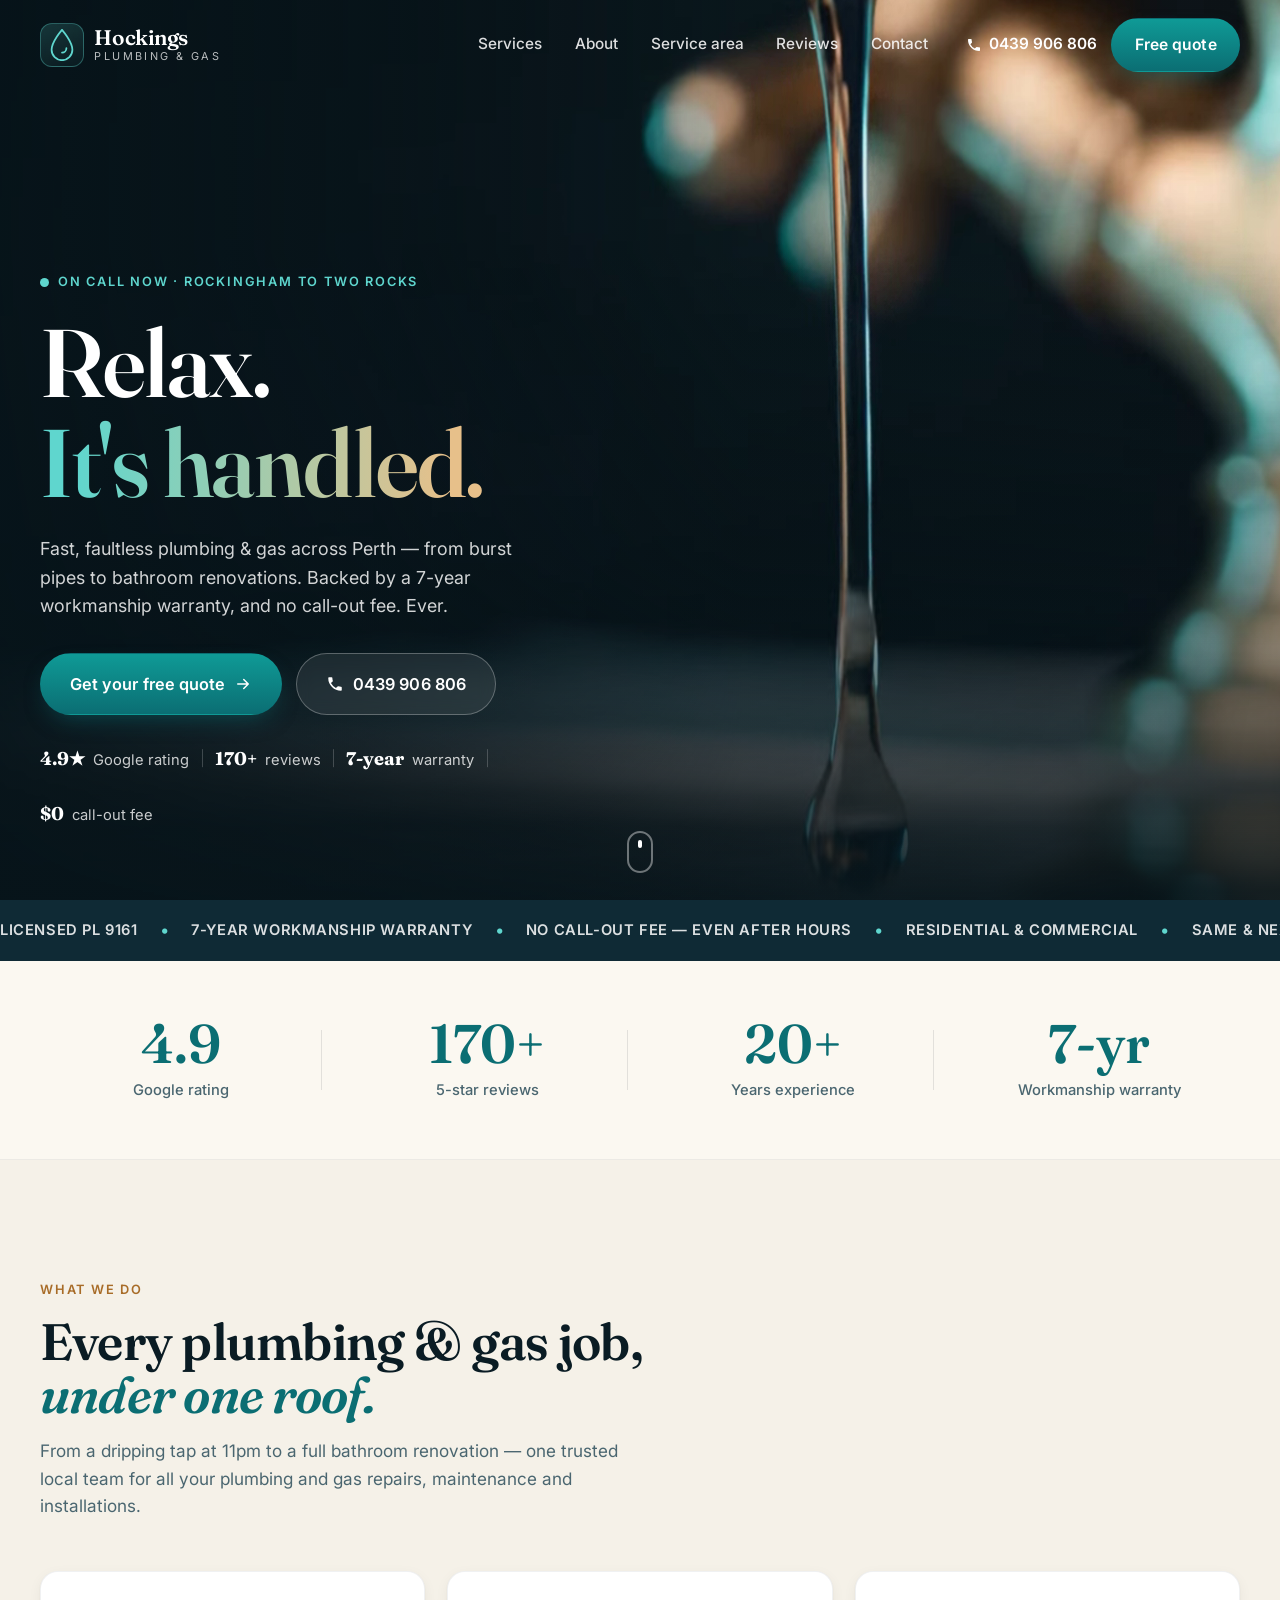
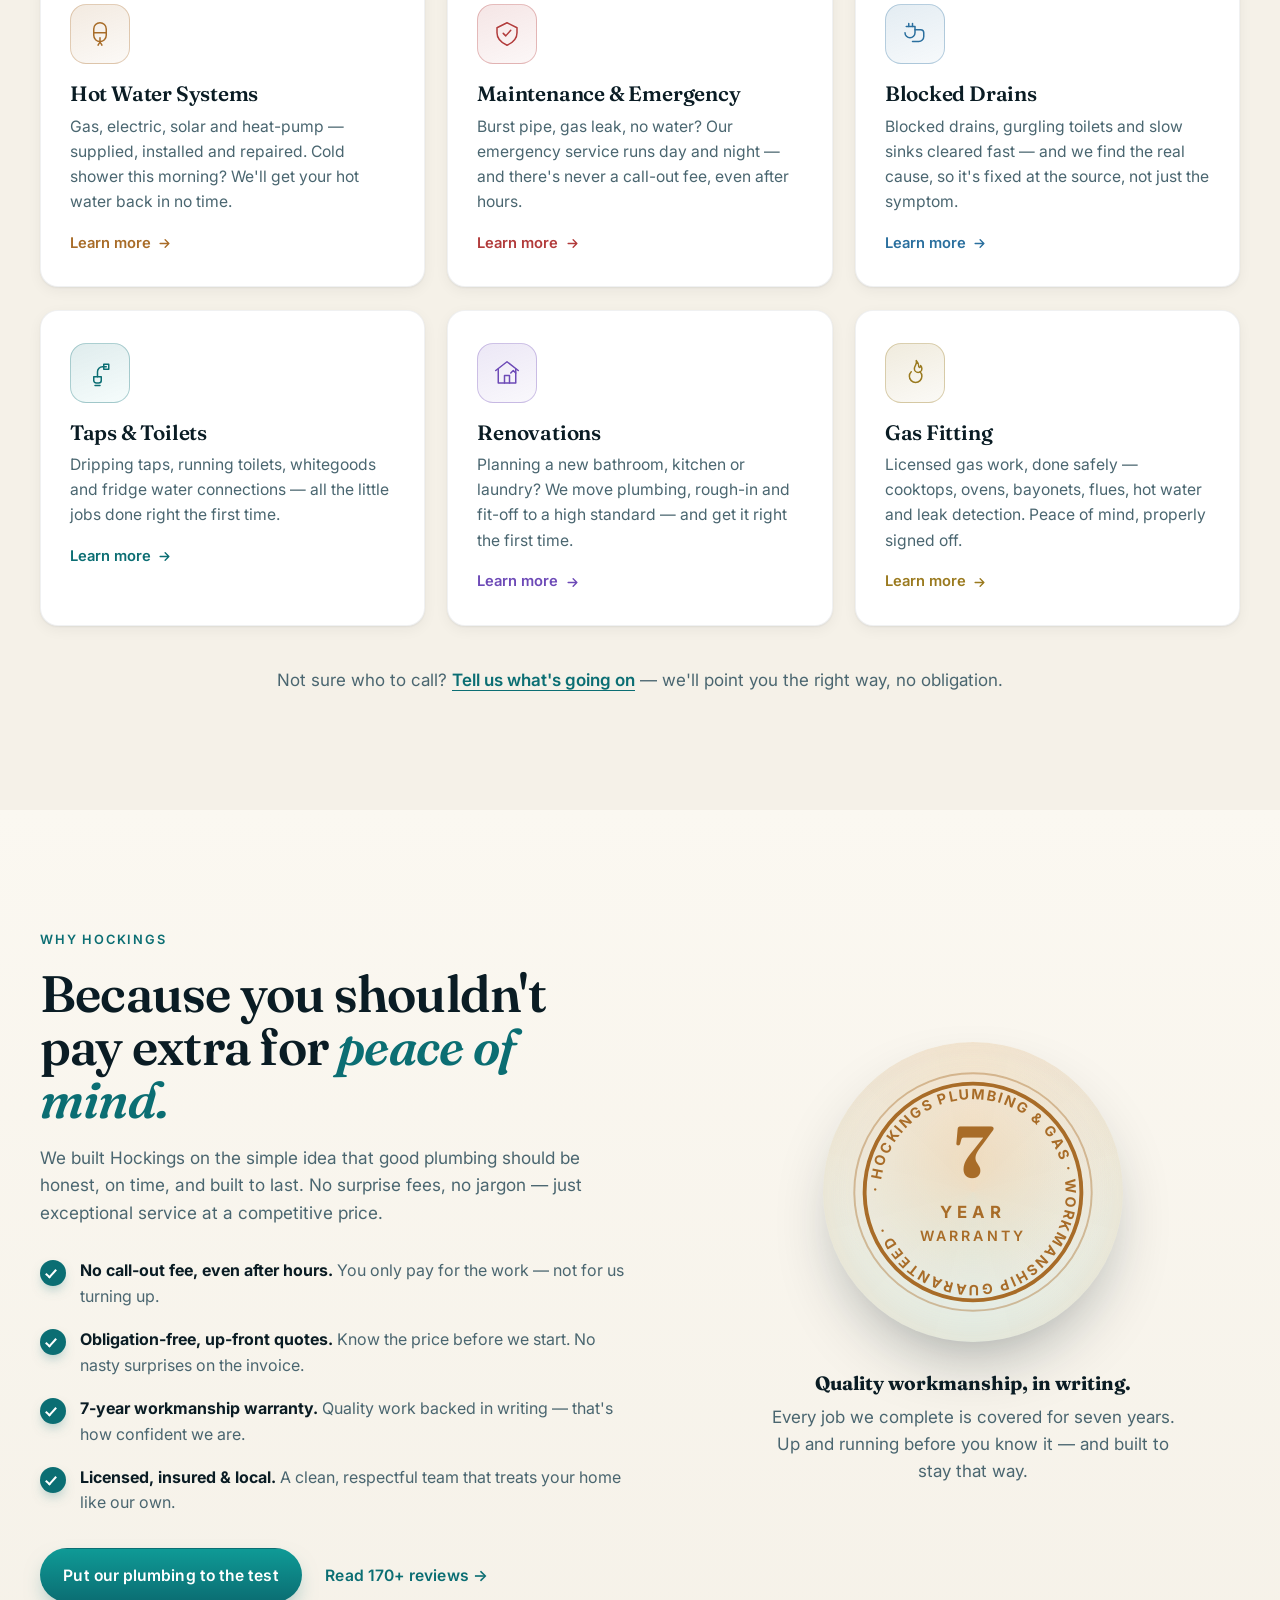
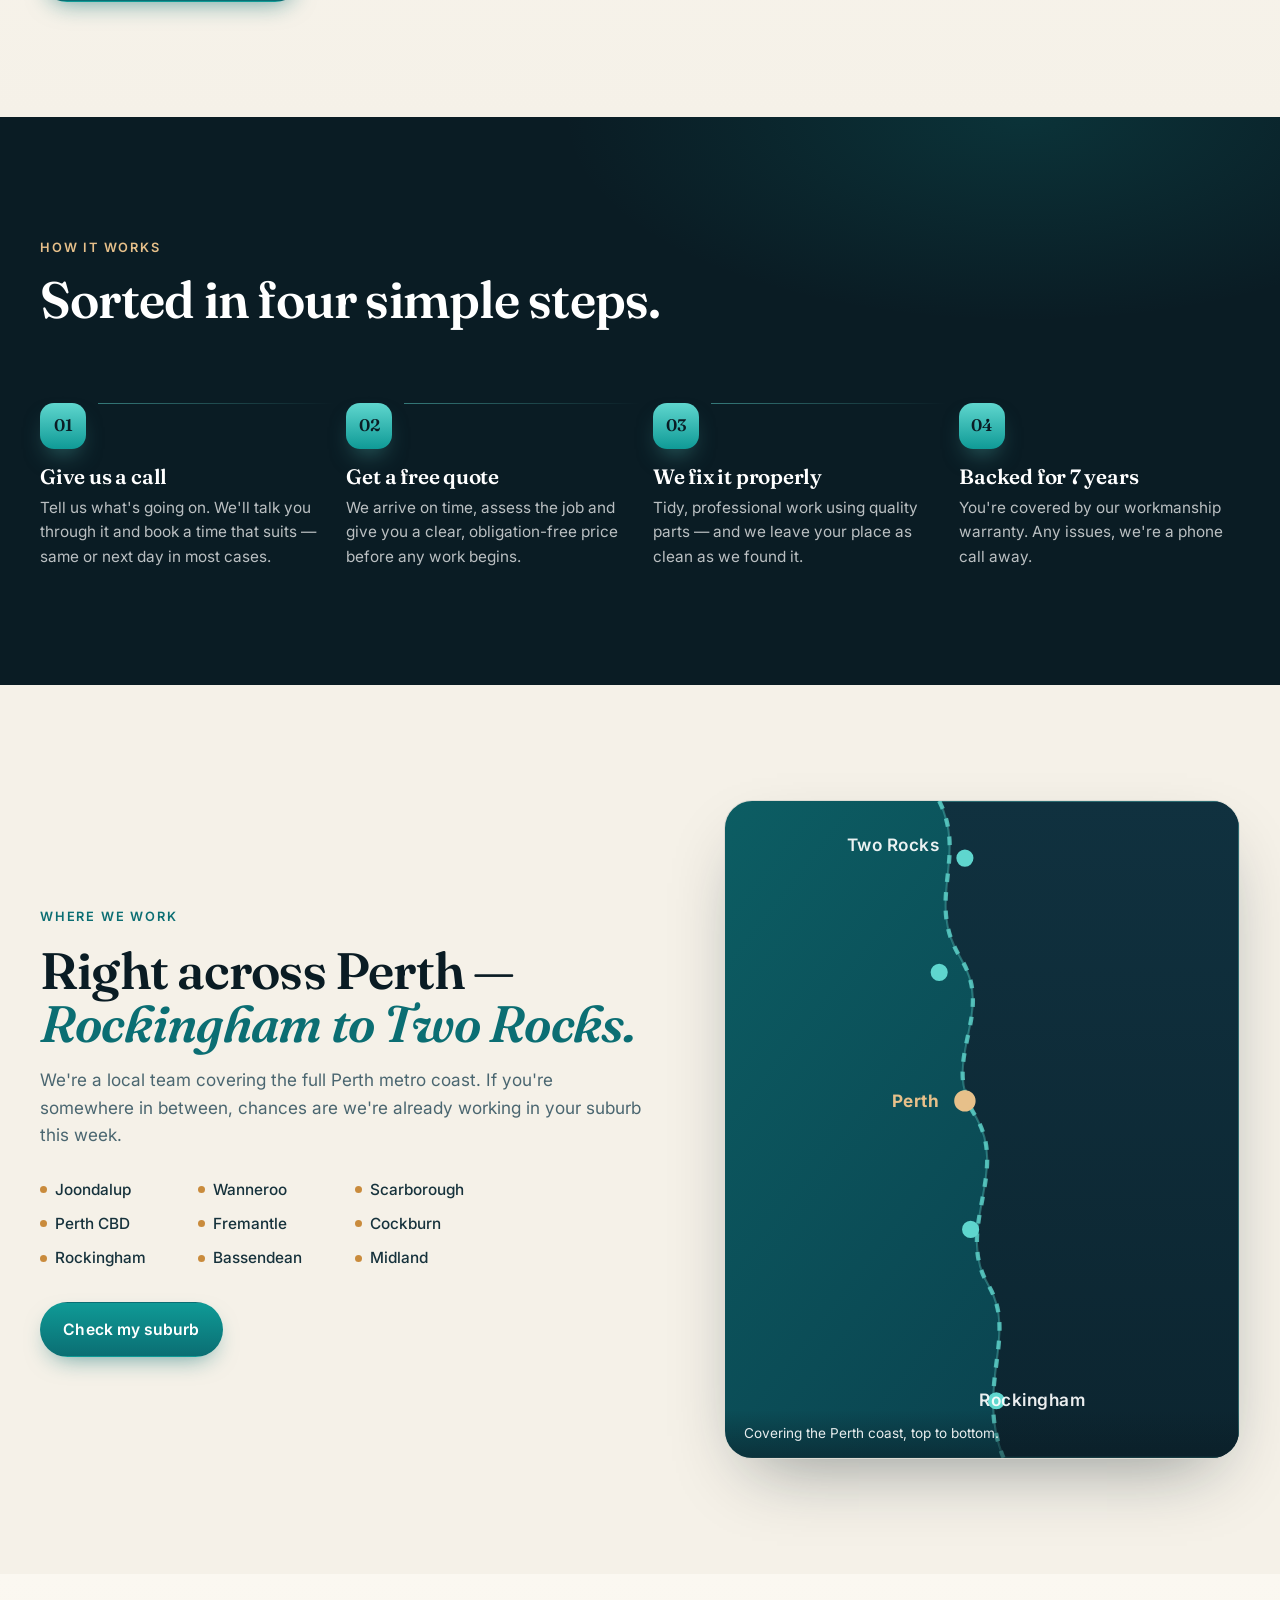
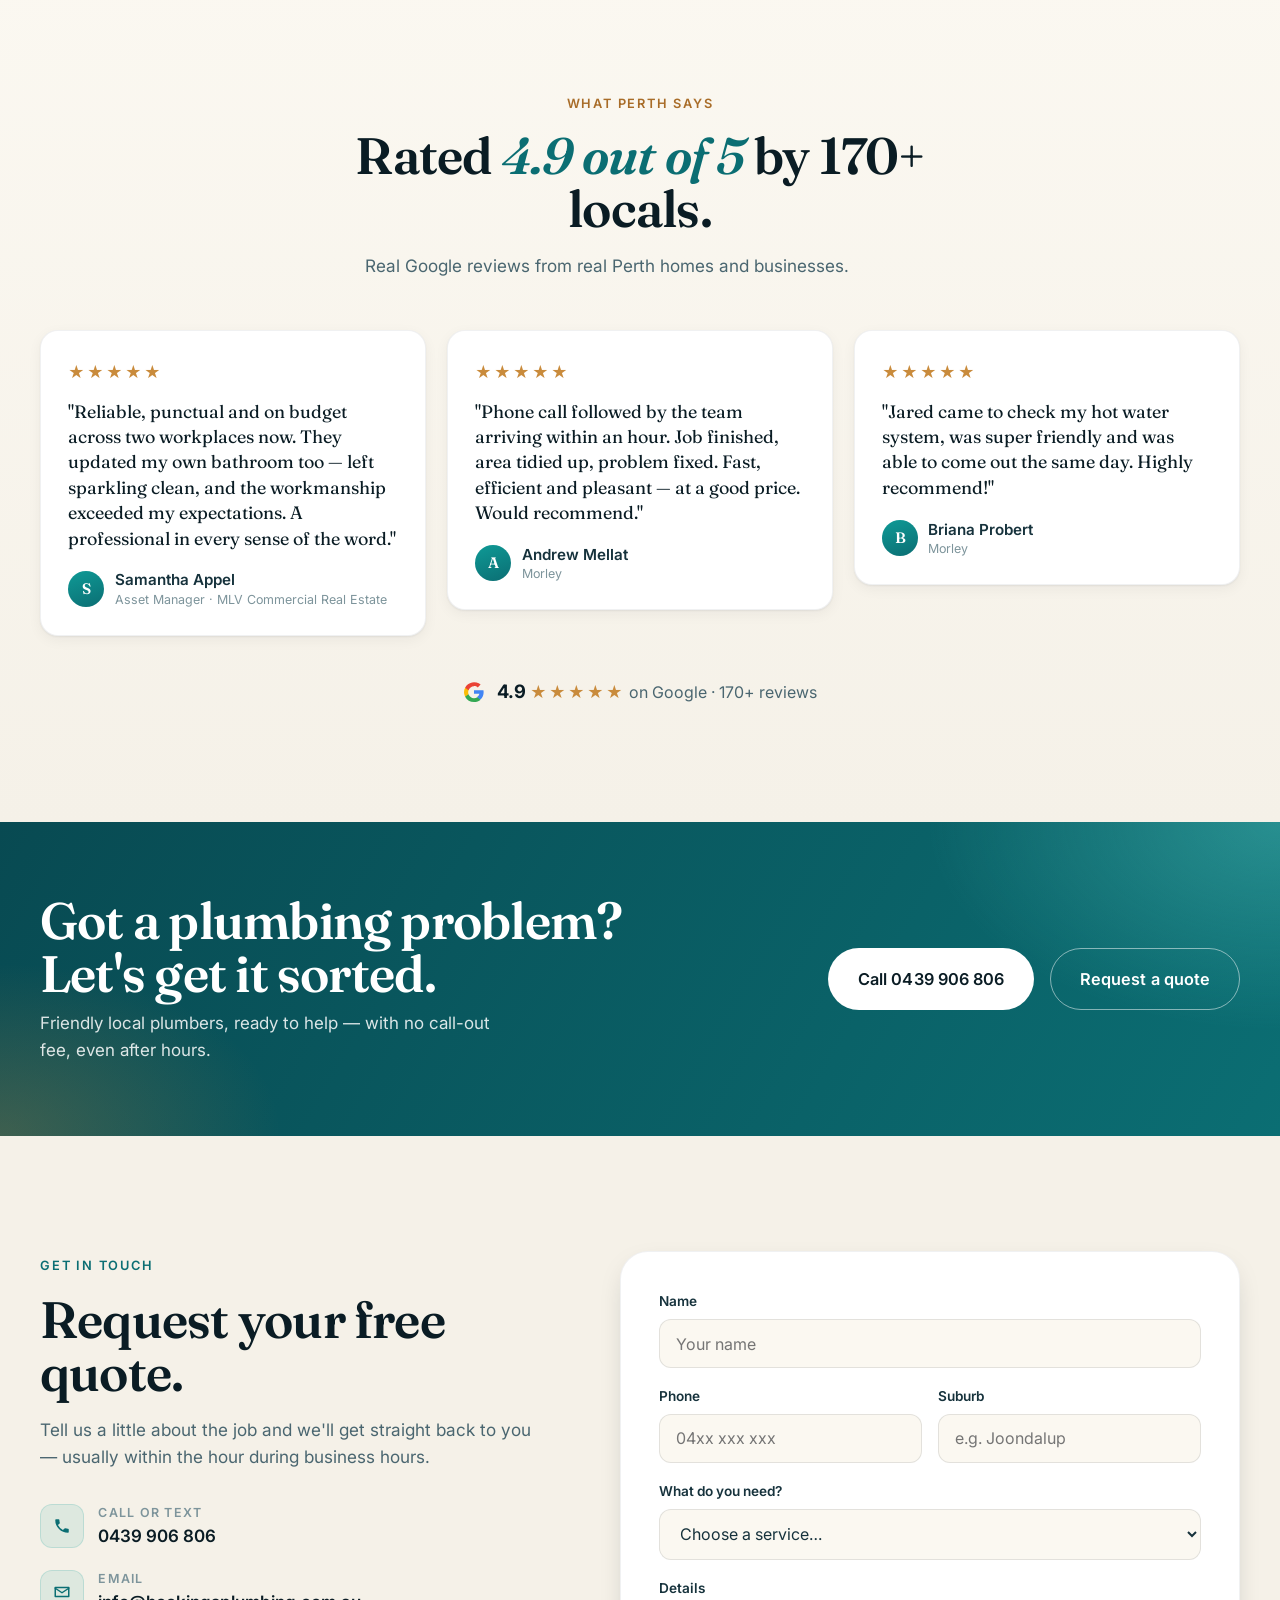
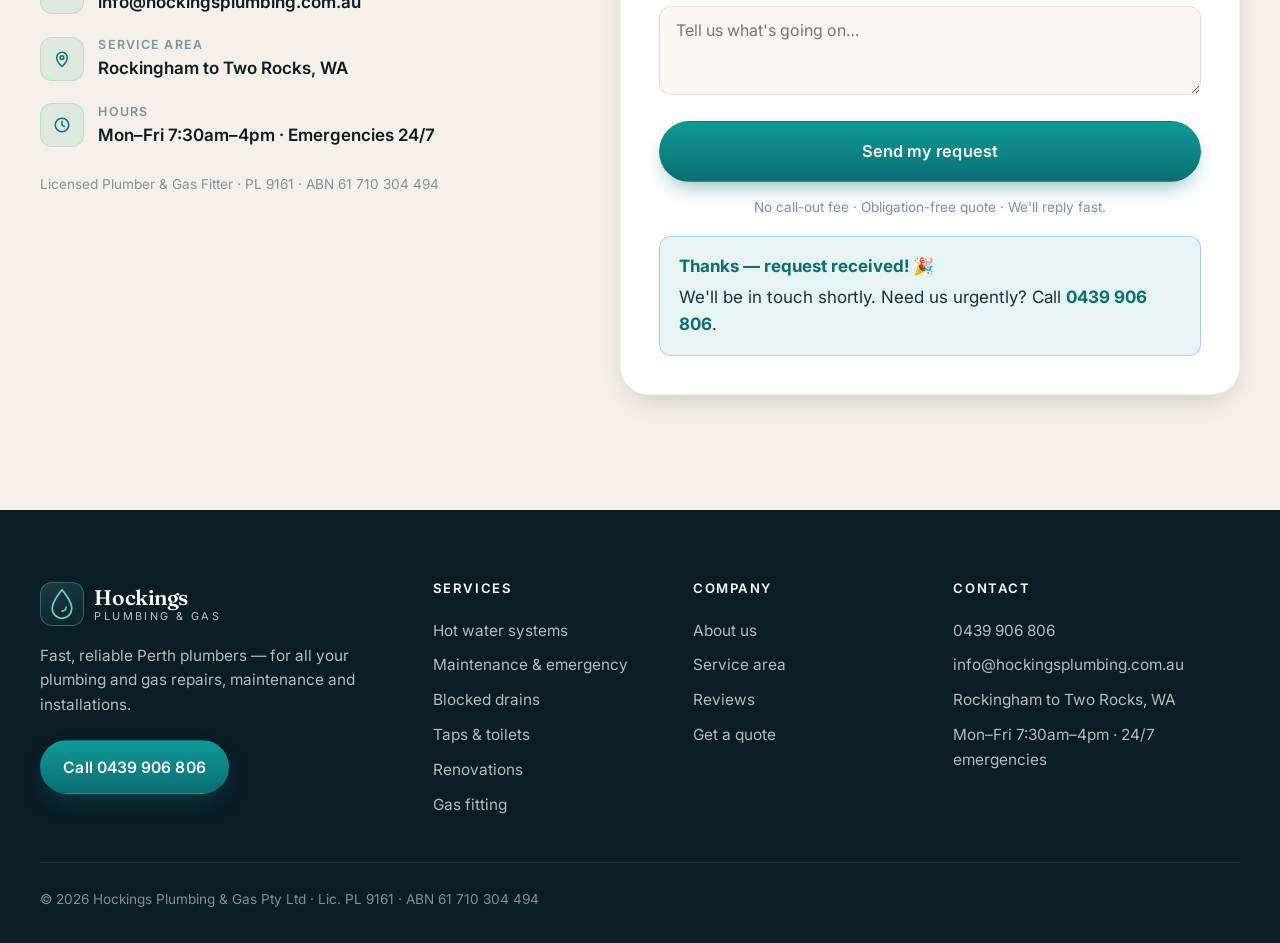
==== commit 8557872b: "Fix mobile/tablet layout, mobile hero video autoplay, and touch tap delay Co-Authored-By: Claude Opu" ====
--- a/index.html
+++ b/index.html
@@ -73,7 +73,7 @@
     <section class="hero" aria-label="Introduction">
       <!-- ===== HERO MEDIA: cinematic 3D video, full-bleed ===== -->
       <div class="hero-media" aria-hidden="true">
-        <video class="hero-video" autoplay muted loop playsinline preload="auto" poster="assets/hero-poster.jpg">
+        <video class="hero-video" autoplay muted loop playsinline webkit-playsinline preload="auto" poster="assets/hero-poster.jpg">
           <!-- WebM first (smaller), MP4 fallback for Safari. Files live in /assets. -->
           <source src="assets/hero-3d.webm" type="video/webm" />
           <source src="assets/hero-3d.mp4" type="video/mp4" />
--- a/styles.css
+++ b/styles.css
@@ -204,14 +204,14 @@
   padding: 8rem 0 4.5rem; overflow: hidden; isolation: isolate;
   background: var(--ink);
 }
-.hero-media { position: absolute; inset: 0; z-index: -2; }
+.hero-media { position: absolute; inset: 0; z-index: -2; background: #04121a url('assets/hero-poster.jpg') center/cover no-repeat; }
 .hero-video { position: absolute; inset: 0; width: 100%; height: 100%; object-fit: cover; opacity: 0; transition: opacity .8s ease; }
 
-/* once the real video loads, reveal it and fade out the decorative fallback */
+/* the poster image is the always-on base; the video fades in only once it's truly playing,
+   so a paused/blocked video on mobile never shows a play button */
 .hero-media.has-video .hero-video { opacity: 1; }
-.hero-media.has-video .hero-aurora,
-.hero-media.has-video .hero-grid,
-.hero-media.has-video .bubbles { opacity: 0; transition: opacity .8s ease; pointer-events: none; }
+/* old animated fallback removed — the real poster image covers it */
+.hero-aurora, .hero-grid, .bubbles { display: none; }
 
 /* animated aurora water background (fallback until 3D video added) */
 .hero-aurora {
@@ -719,3 +719,40 @@
 
 /* contact details — give the plain values (service area, hours) the same weight as the links */
 .contact-points li > div > span:not(.cp-label) { color: var(--ink); font-weight: 600; }
+
+/* =========================================================
+   TOUCH + MOBILE FIXES
+   ========================================================= */
+
+/* instant taps: kill the 300ms delay and the grey tap-flash */
+* { -webkit-tap-highlight-color: rgba(0,0,0,0); }
+a, button, .btn, .service-card, .nav-toggle, .fab-call, input, select, textarea { touch-action: manipulation; }
+
+/* on touch screens, drop hover lifts so the FIRST tap registers (no double-tap) */
+@media (hover: none) {
+  .service-card:hover { transform: none; box-shadow: var(--shadow-sm); border-color: var(--line-soft); }
+  .service-card:hover::before { transform: scaleX(0); }
+  .service-card:hover .service-icon { transform: none; }
+  .btn:hover, .review-card:hover, .feature-card:hover { transform: none; }
+  .nav a:hover { background: transparent; }
+  .service-card:active { transform: scale(.99); }
+}
+
+/* phones */
+@media (max-width: 760px) {
+  .hero { min-height: 92svh; padding: 6.5rem 0 3.2rem; }
+  .hero h1 { font-size: clamp(2.5rem, 12vw, 3.6rem); margin: .8rem 0 1rem; }
+  .hero-lede { font-size: 1.02rem; max-width: 100%; }
+  .hero-actions { gap: .7rem; margin: 1.5rem 0 1.4rem; }
+  .hero-actions .btn { flex: 1 1 100%; }
+  .hero-trust { gap: .9rem 1.2rem; }
+  .page-hero { padding-top: 7.5rem; }
+  .page-hero h1 { font-size: clamp(2rem, 8.5vw, 2.7rem); }
+  .section-head { margin-bottom: 2.2rem; }
+}
+
+/* tablets & small windows: use the hamburger before the top nav gets cramped */
+@media (max-width: 920px) {
+  .nav, .header-cta { display: none; }
+  .nav-toggle { display: flex; }
+}
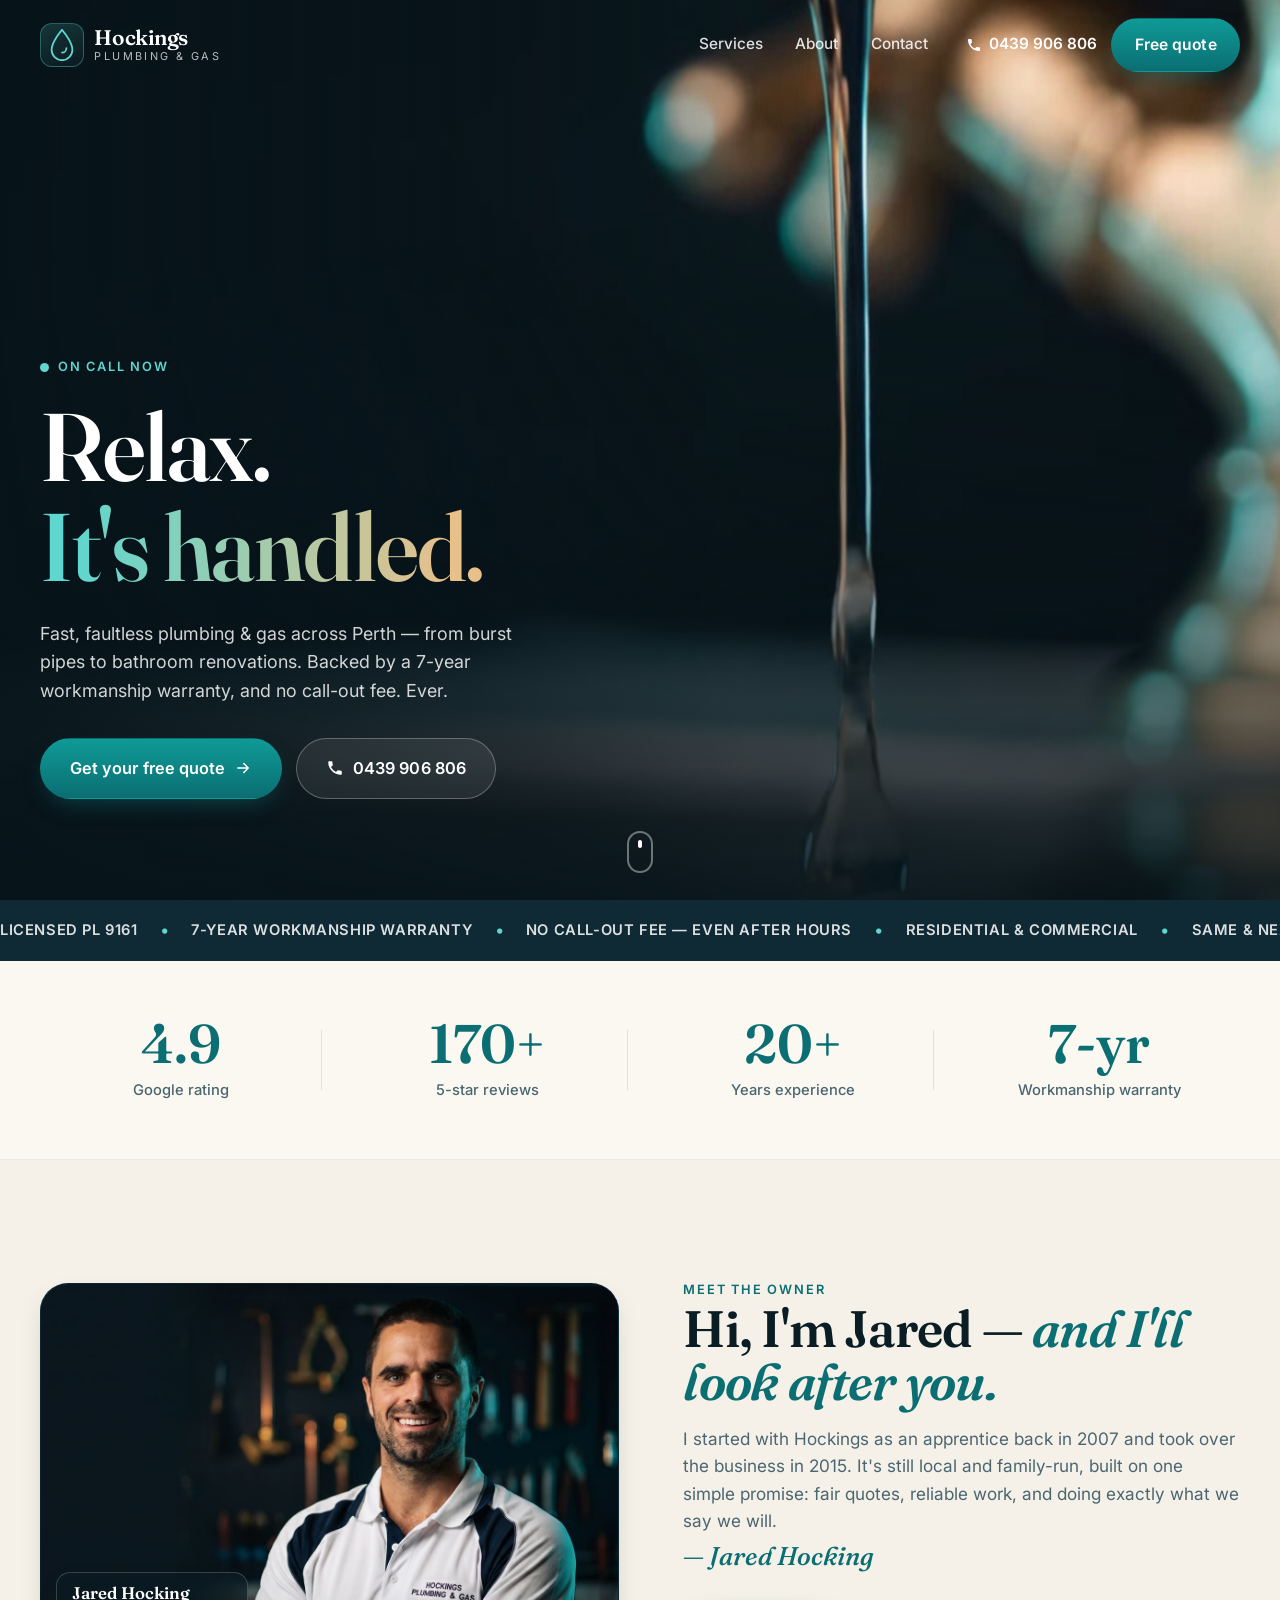
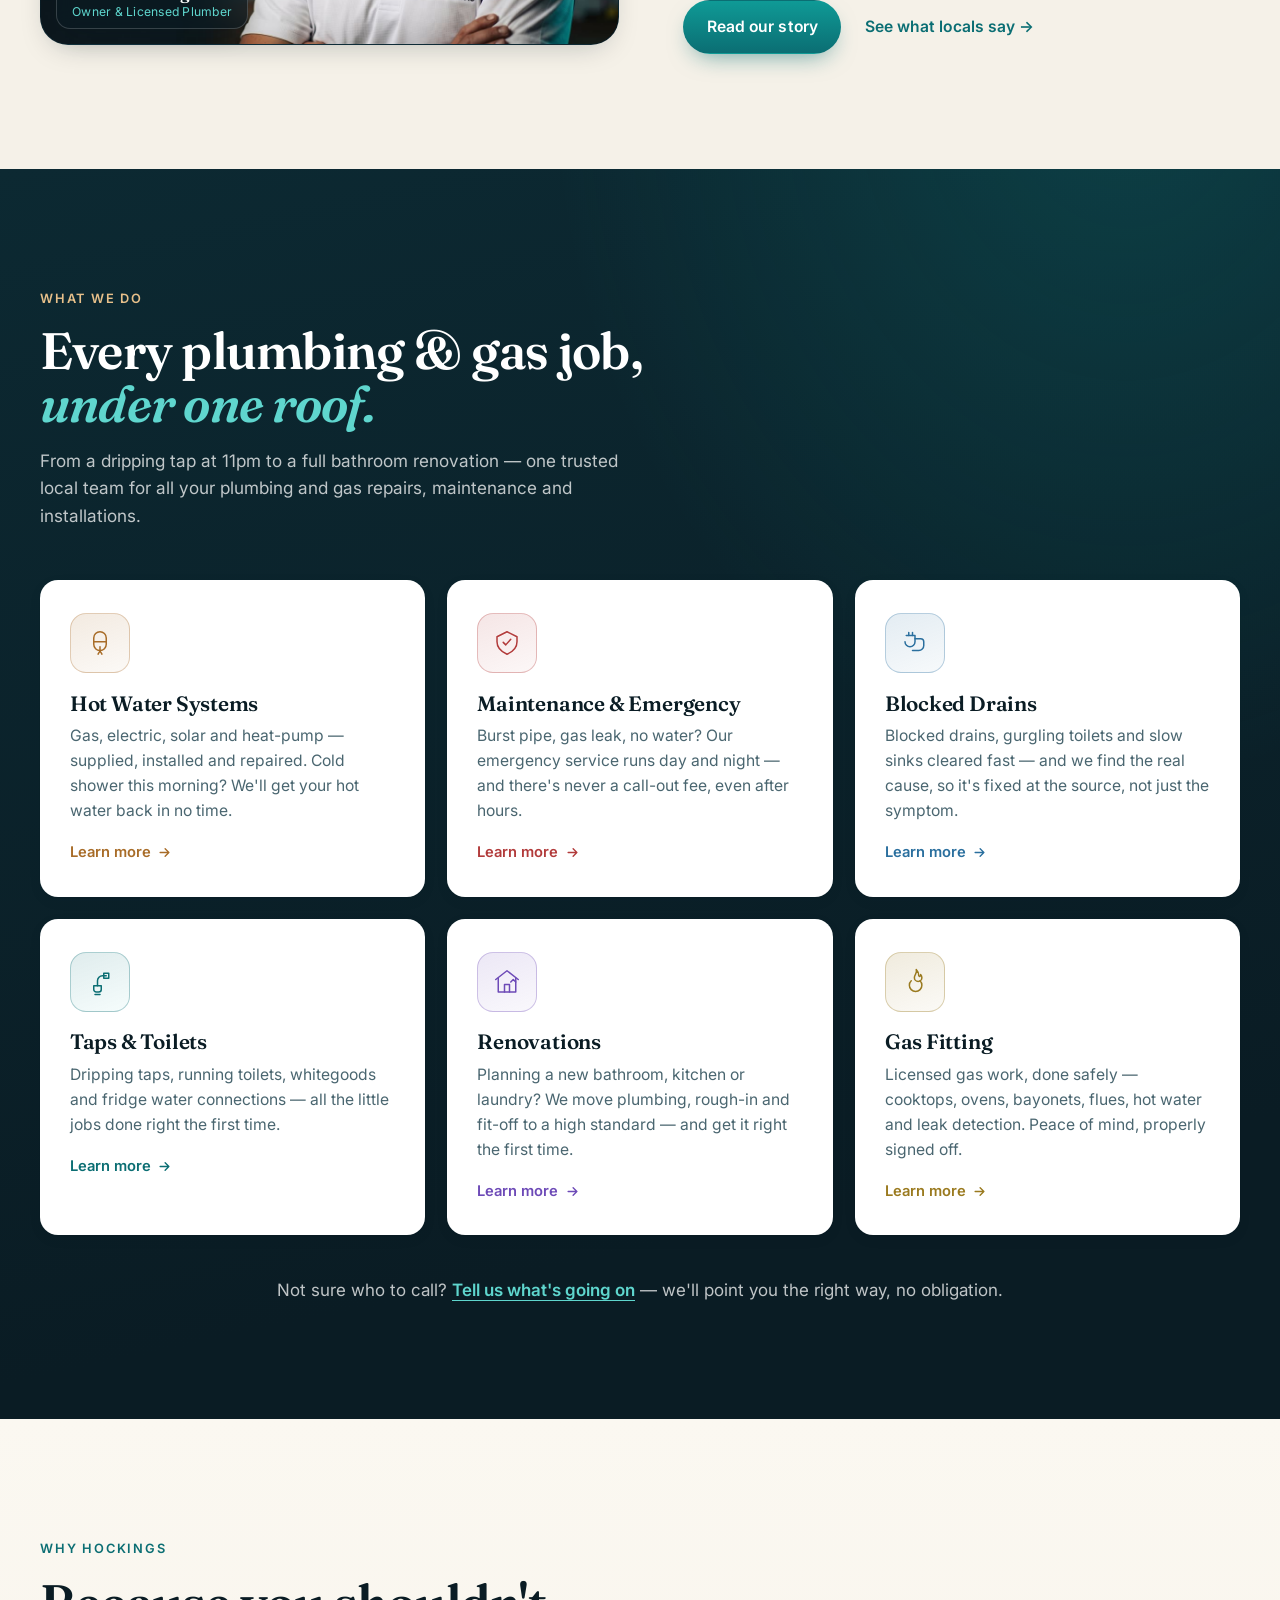
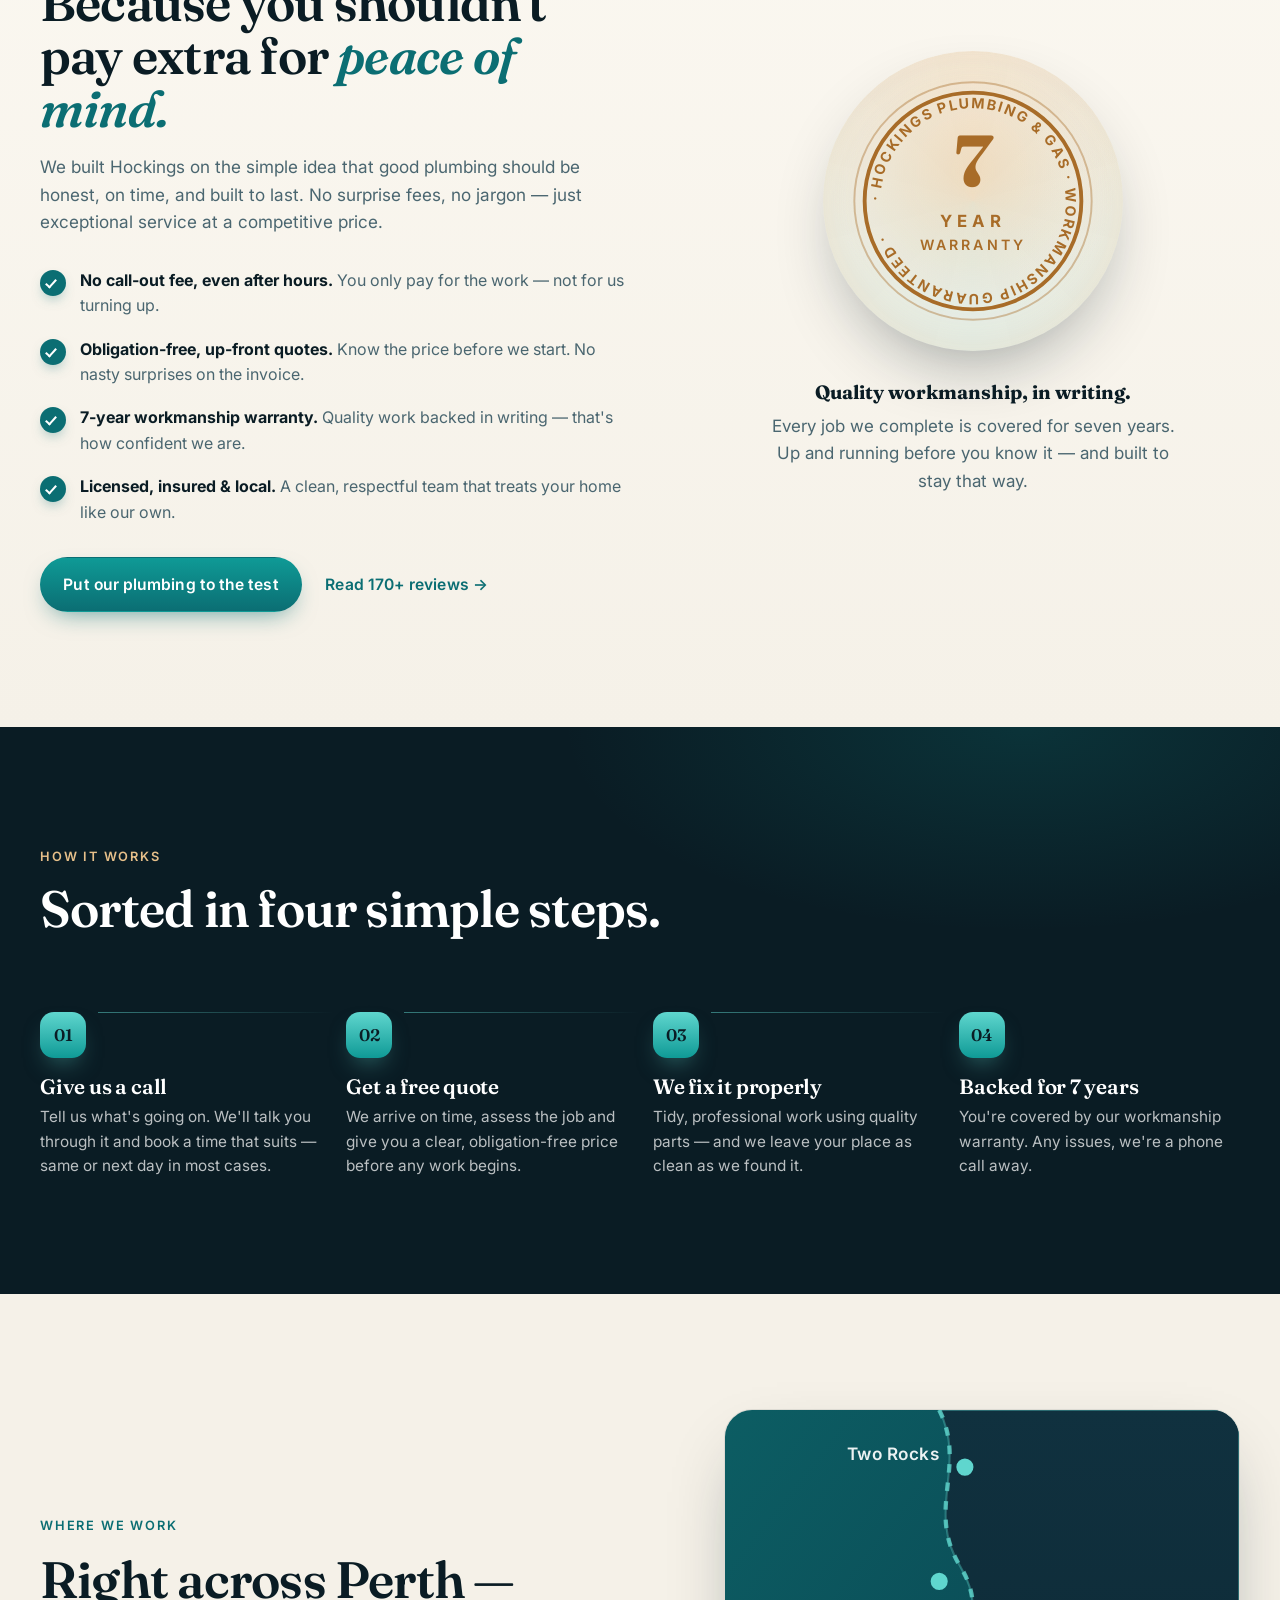
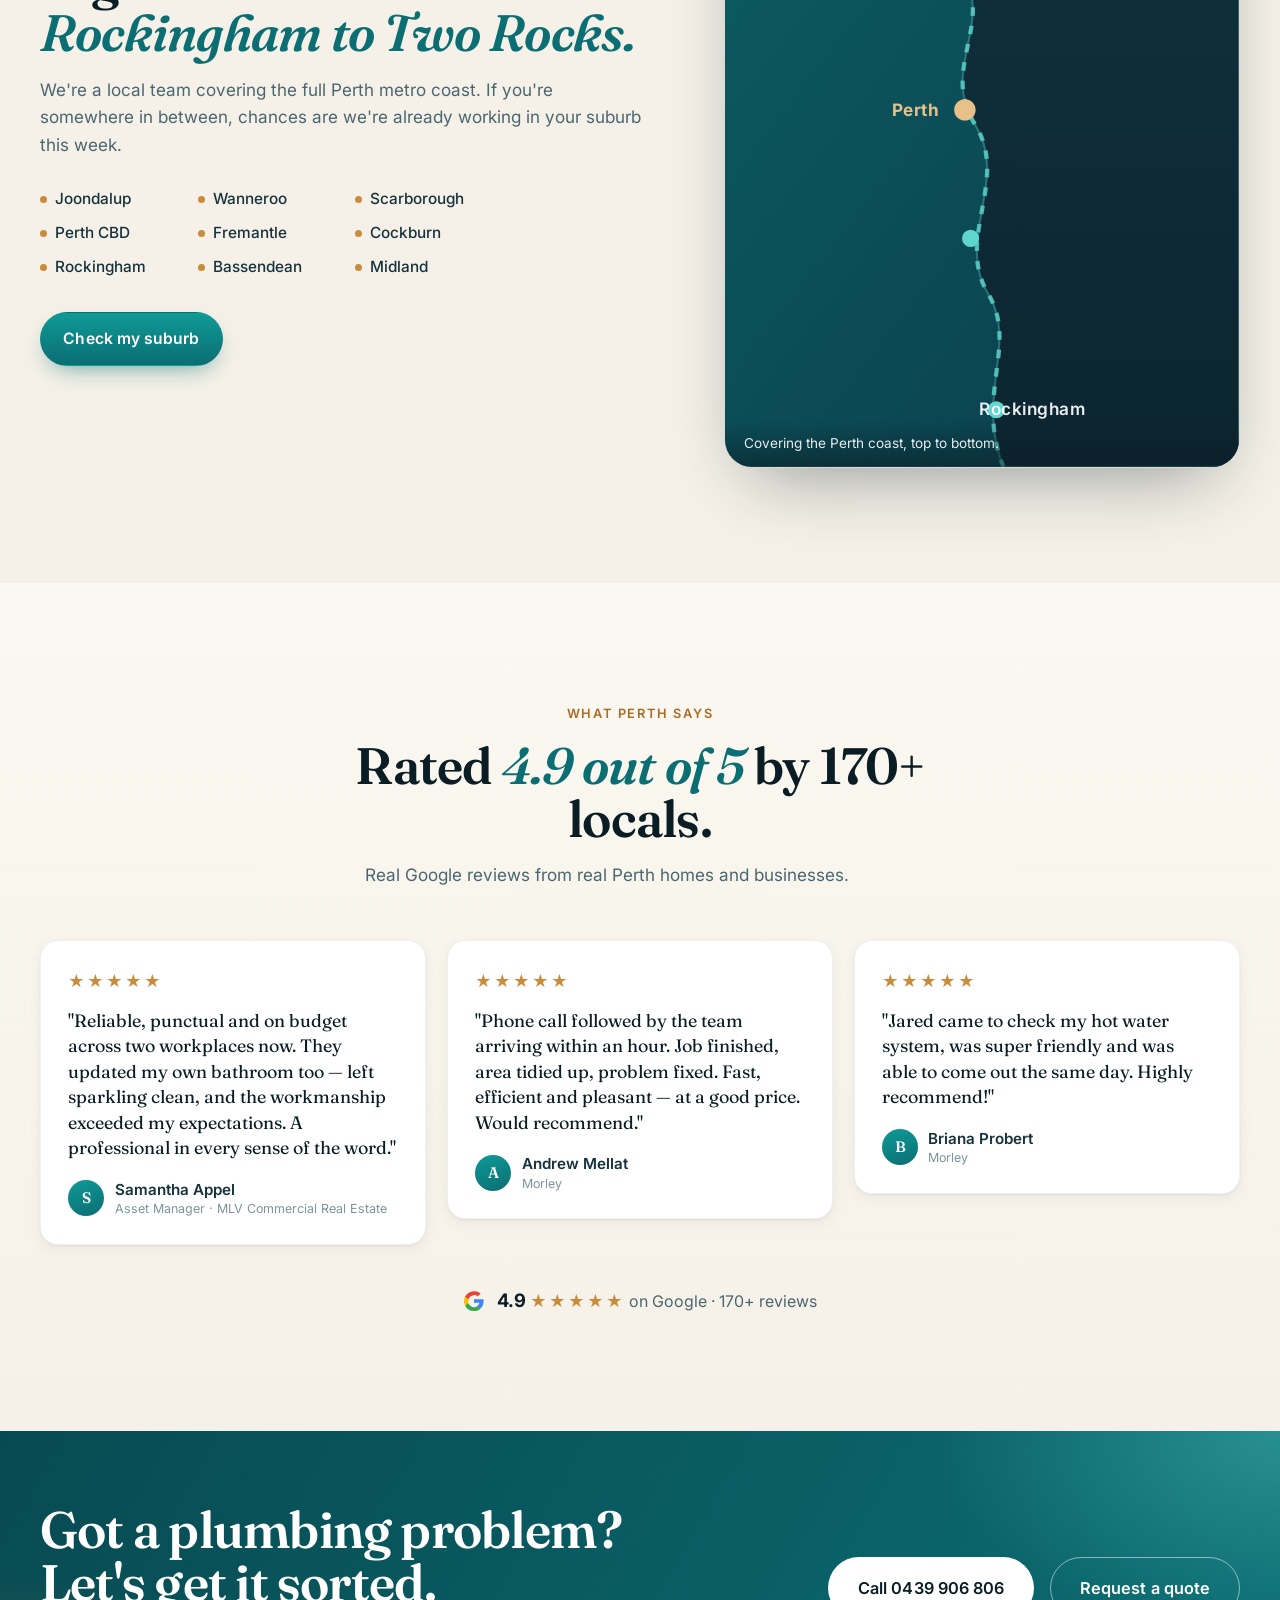
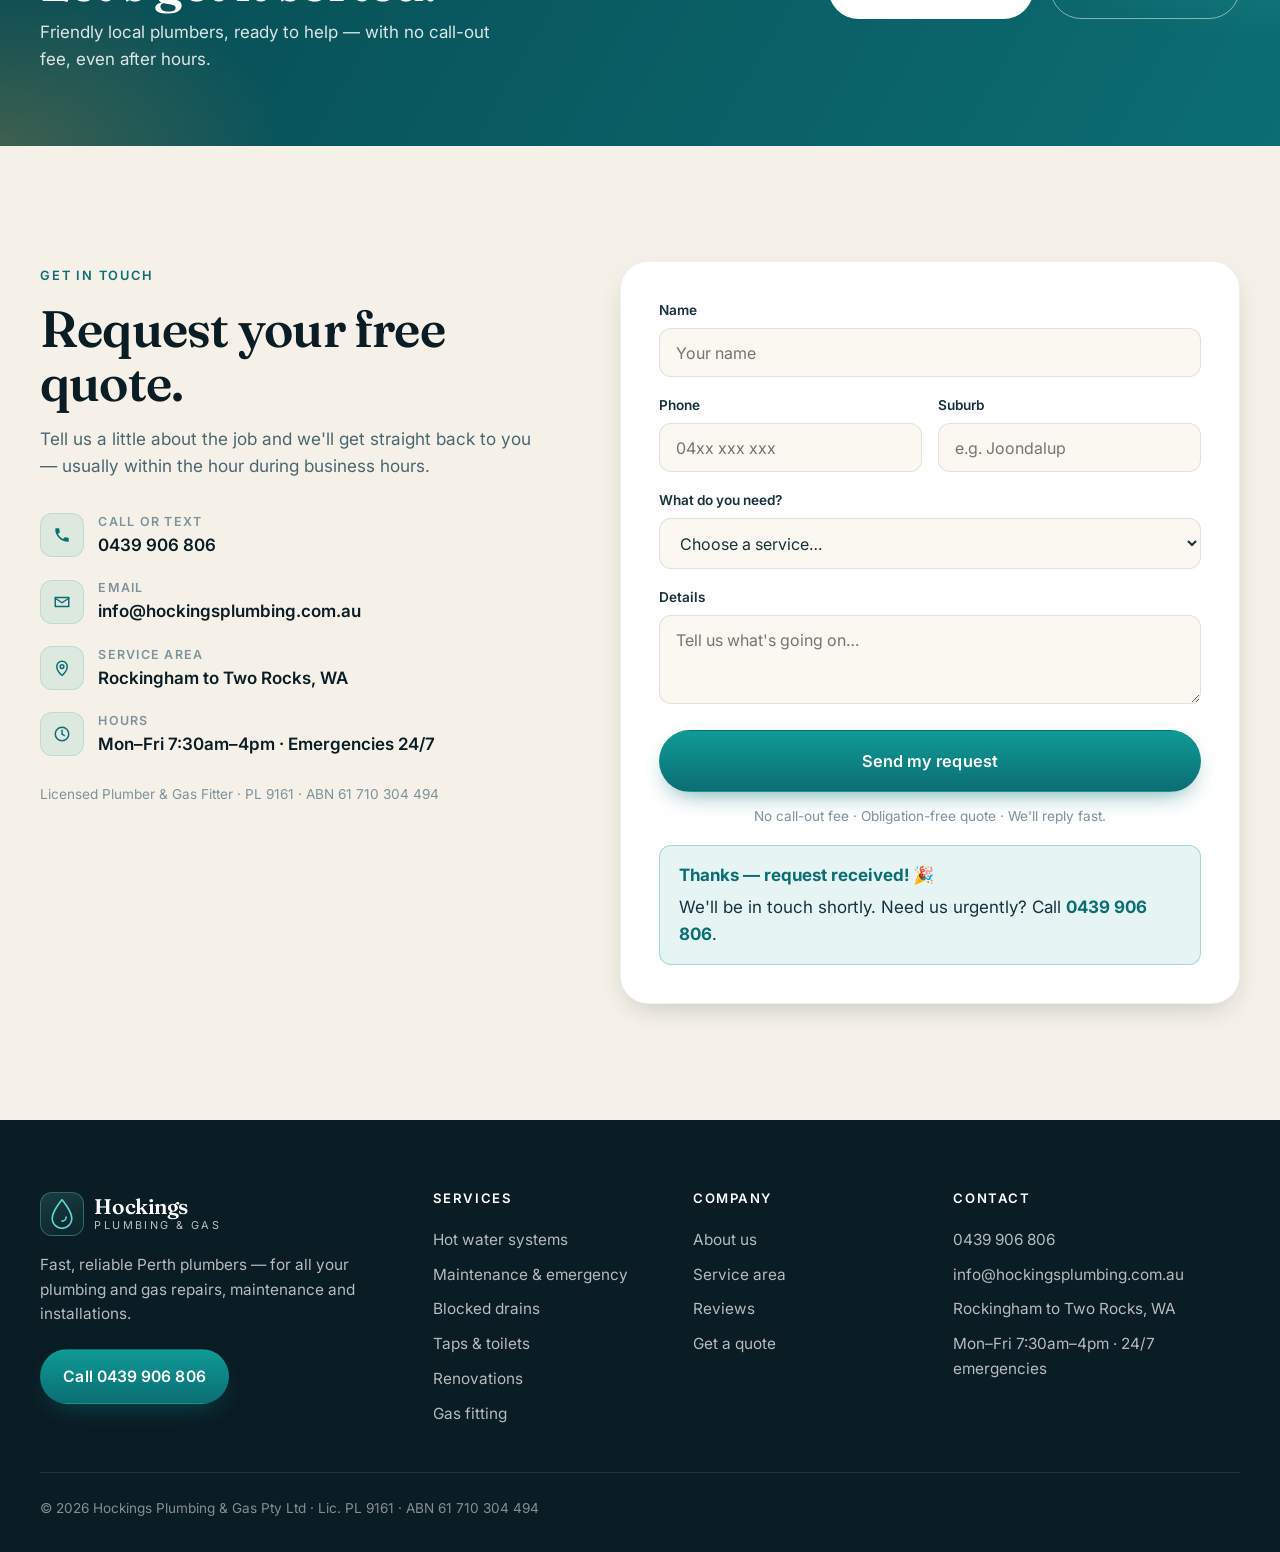
==== commit 38036d96: "Add files via upload" ====
--- a/index.html
+++ b/index.html
@@ -37,8 +37,6 @@
       <nav class="nav" aria-label="Primary">
         <a href="#services">Services</a>
         <a href="about.html">About</a>
-        <a href="#area">Service area</a>
-        <a href="#reviews">Reviews</a>
         <a href="#contact">Contact</a>
       </nav>
 
@@ -58,8 +56,6 @@
     <div class="mobile-nav" id="mobileNav" aria-hidden="true">
       <a href="#services">Services</a>
       <a href="about.html">About</a>
-      <a href="#area">Service area</a>
-      <a href="#reviews">Reviews</a>
       <a href="#contact">Contact</a>
       <a class="btn btn-primary mobile-quote" href="#contact">Get a free quote</a>
       <a class="phone-link" href="tel:+61439906806">Call 0439 906 806</a>
@@ -93,7 +89,7 @@
         <div class="hero-copy">
           <p class="eyebrow reveal" data-reveal>
             <span class="pulse-dot" aria-hidden="true"></span>
-            On call now · Rockingham to Two Rocks
+            On call now
           </p>
           <h1 class="reveal" data-reveal>
             Relax.<br /><span class="hero-accent">It's handled.</span>
@@ -113,13 +109,6 @@
               0439 906 806
             </a>
           </div>
-
-          <ul class="hero-trust reveal" data-reveal>
-            <li><strong>4.9★</strong> Google rating</li>
-            <li><strong>170+</strong> reviews</li>
-            <li><strong>7-year</strong> warranty</li>
-            <li><strong>$0</strong> call-out fee</li>
-          </ul>
         </div>
       </div>
 
@@ -168,6 +157,43 @@
         <div class="stat reveal" data-reveal>
           <span class="stat-num"><span data-count="7" data-suffix="-yr">0</span></span>
           <span class="stat-label">Workmanship warranty</span>
+        </div>
+      </div>
+    </section>
+
+    <!-- ===================== OWNER INTRO ===================== -->
+    <section class="section owner-intro" aria-label="Meet the owner">
+      <div class="container split reverse">
+        <div class="split-media reveal" data-reveal>
+          <figure class="owner-photo">
+            <div class="photo-frame wide">
+              <img class="photo" src="assets/about-jared.jpg" alt="Jared Hocking, owner of Hockings Plumbing &amp; Gas" />
+              <div class="photo-ph" aria-hidden="true">
+                <svg viewBox="0 0 24 24" width="34" height="34" fill="none" stroke="currentColor" stroke-width="1.4"><rect x="3" y="5" width="18" height="14" rx="2"/><circle cx="8.5" cy="10" r="1.5"/><path d="m21 16-5-5L5 21"/></svg>
+                <span>Owner photo</span>
+                <code>assets/about-jared.jpg</code>
+              </div>
+            </div>
+            <figcaption class="owner-badge">
+              <span class="owner-badge-name">Jared Hocking</span>
+              <span class="owner-badge-role">Owner &amp; Licensed Plumber</span>
+            </figcaption>
+          </figure>
+        </div>
+
+        <div class="split-copy reveal" data-reveal>
+          <p class="eyebrow">Meet the owner</p>
+          <h2>Hi, I'm Jared — <span class="accent">and I'll look after you.</span></h2>
+          <p class="section-sub">
+            I started with Hockings as an apprentice back in 2007 and took over the
+            business in 2015. It's still local and family-run, built on one simple promise:
+            fair quotes, reliable work, and doing exactly what we say we will.
+          </p>
+          <p class="owner-sign">— Jared Hocking</p>
+          <div class="why-actions">
+            <a class="btn btn-primary" href="about.html">Read our story</a>
+            <a class="btn btn-text" href="#reviews">See what locals say →</a>
+          </div>
         </div>
       </div>
     </section>
--- a/styles.css
+++ b/styles.css
@@ -661,6 +661,9 @@
 /* ---------- gallery ---------- */
 .gallery { display: grid; grid-template-columns: repeat(auto-fit, minmax(180px, 1fr)); gap: .9rem; }
 .gallery .photo-frame { aspect-ratio: 4 / 3; min-height: 0; }
+/* single featured photo — keep it a tasteful size, centred */
+.gallery.single { grid-template-columns: 1fr; max-width: 760px; margin-inline: auto; }
+.gallery.single .photo-frame { aspect-ratio: 16 / 10; }
 
 /* ---------- team ---------- */
 .team-grid { display: grid; grid-template-columns: repeat(auto-fit, minmax(230px, 1fr)); gap: 1.6rem; max-width: 720px; }
@@ -756,3 +759,39 @@
   .nav, .header-cta { display: none; }
   .nav-toggle { display: flex; }
 }
+
+/* =========================================================
+   FEEDBACK ROUND 2 — owner intro + branded services
+   ========================================================= */
+
+/* ---- owner intro (home, high up) ---- */
+.owner-intro { background: var(--paper); }
+.owner-photo { position: relative; margin: 0; }
+.owner-badge {
+  position: absolute; left: 1rem; bottom: 1rem; z-index: 3;
+  display: flex; flex-direction: column; line-height: 1.25;
+  background: rgba(10,28,36,.6); backdrop-filter: blur(10px); -webkit-backdrop-filter: blur(10px);
+  border: 1px solid rgba(255,255,255,.18); border-radius: 14px;
+  padding: .6rem .95rem; color: #fff; box-shadow: var(--shadow);
+}
+.owner-badge-name { font-family: var(--display); font-weight: 600; font-size: 1.05rem; }
+.owner-badge-role { font-size: .76rem; color: var(--aqua); letter-spacing: .02em; }
+.owner-sign {
+  font-family: var(--display); font-style: italic; font-weight: 500;
+  font-size: 1.6rem; color: var(--teal-deep); margin: .1rem 0 1.4rem;
+}
+
+/* ---- services on brand: white cards on a deep-teal band ---- */
+.services {
+  background:
+    radial-gradient(75% 95% at 88% -8%, rgba(15,154,150,.22), transparent 60%),
+    linear-gradient(168deg, #0c2932 0%, var(--ink) 80%);
+  color: #fff;
+}
+.services .section-head h2 { color: #fff; }
+.services .section-head .accent { color: var(--aqua); }
+.services .section-head .eyebrow-dark { color: var(--copper-soft); }
+.services .section-sub { color: rgba(255,255,255,.74); }
+.services .service-card { border-color: rgba(255,255,255,.07); }
+.services .services-foot { color: rgba(255,255,255,.74); }
+.services .services-foot a { color: var(--aqua); }
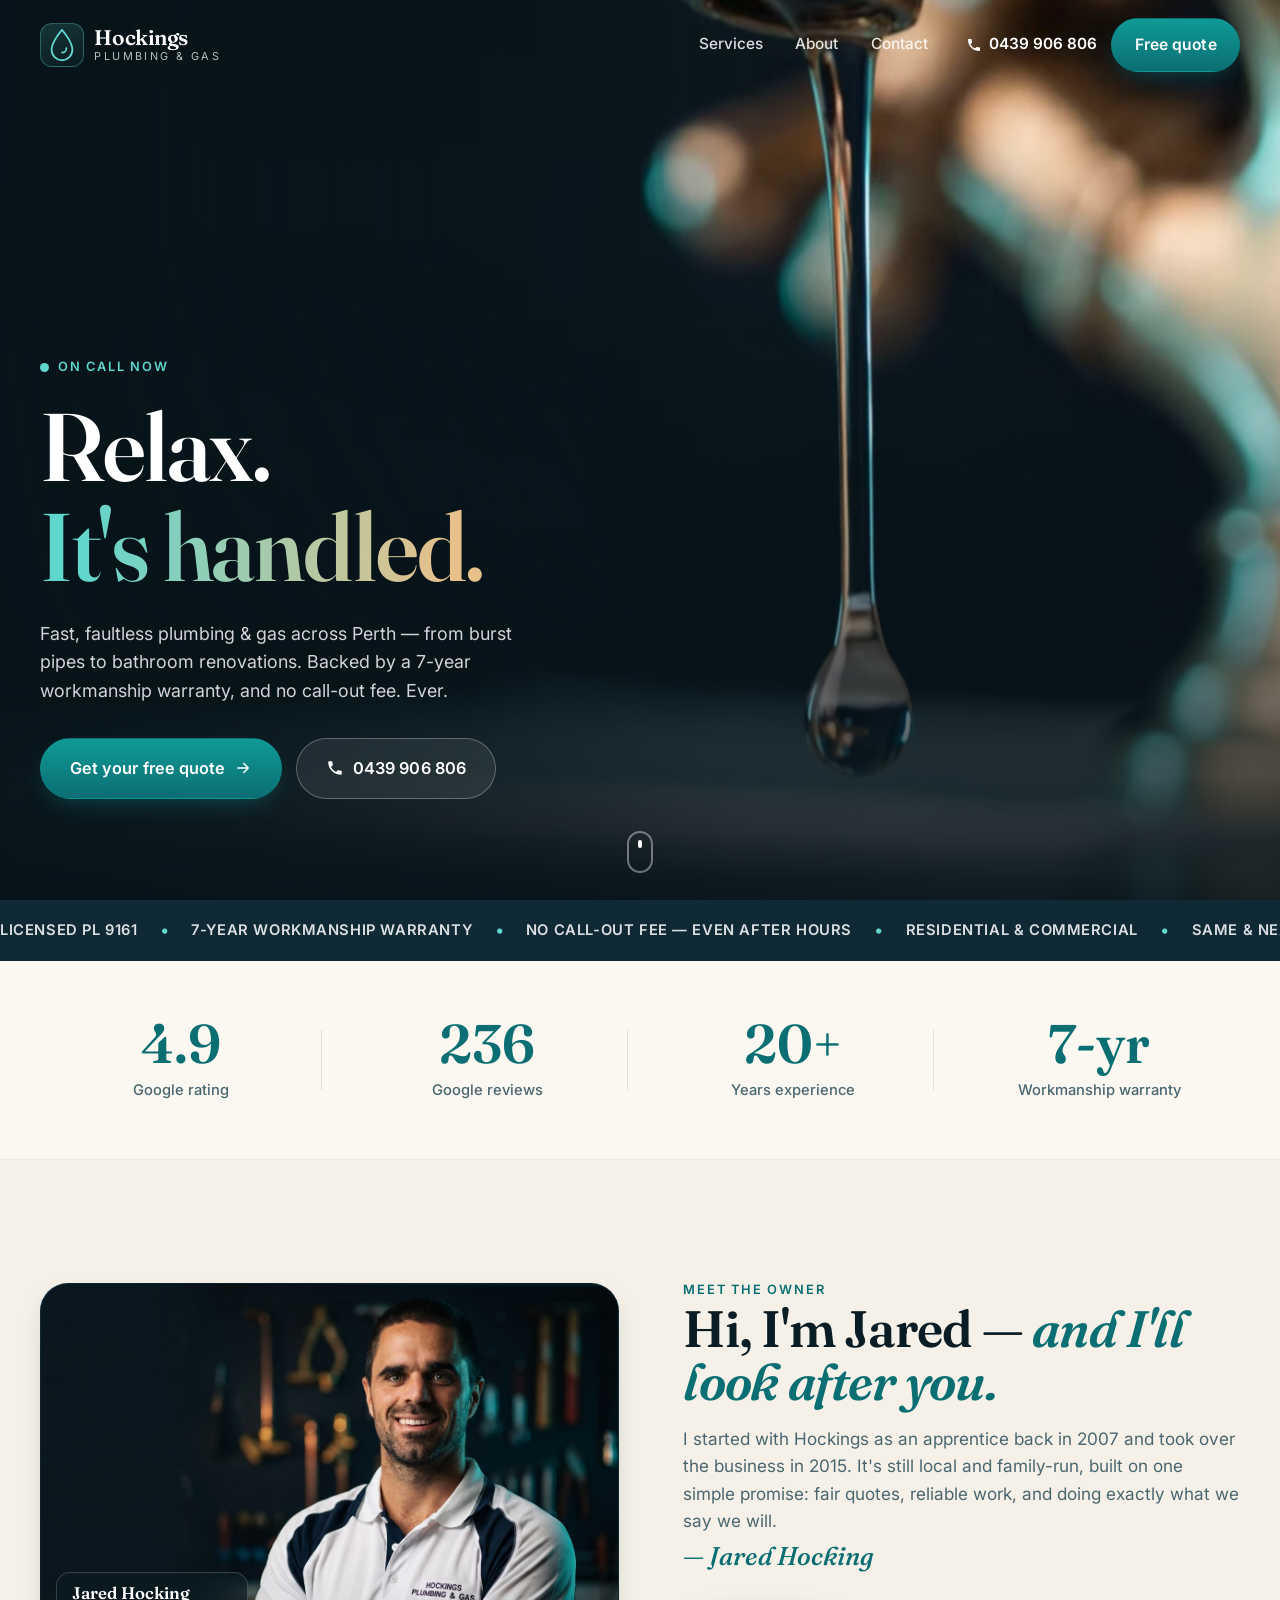
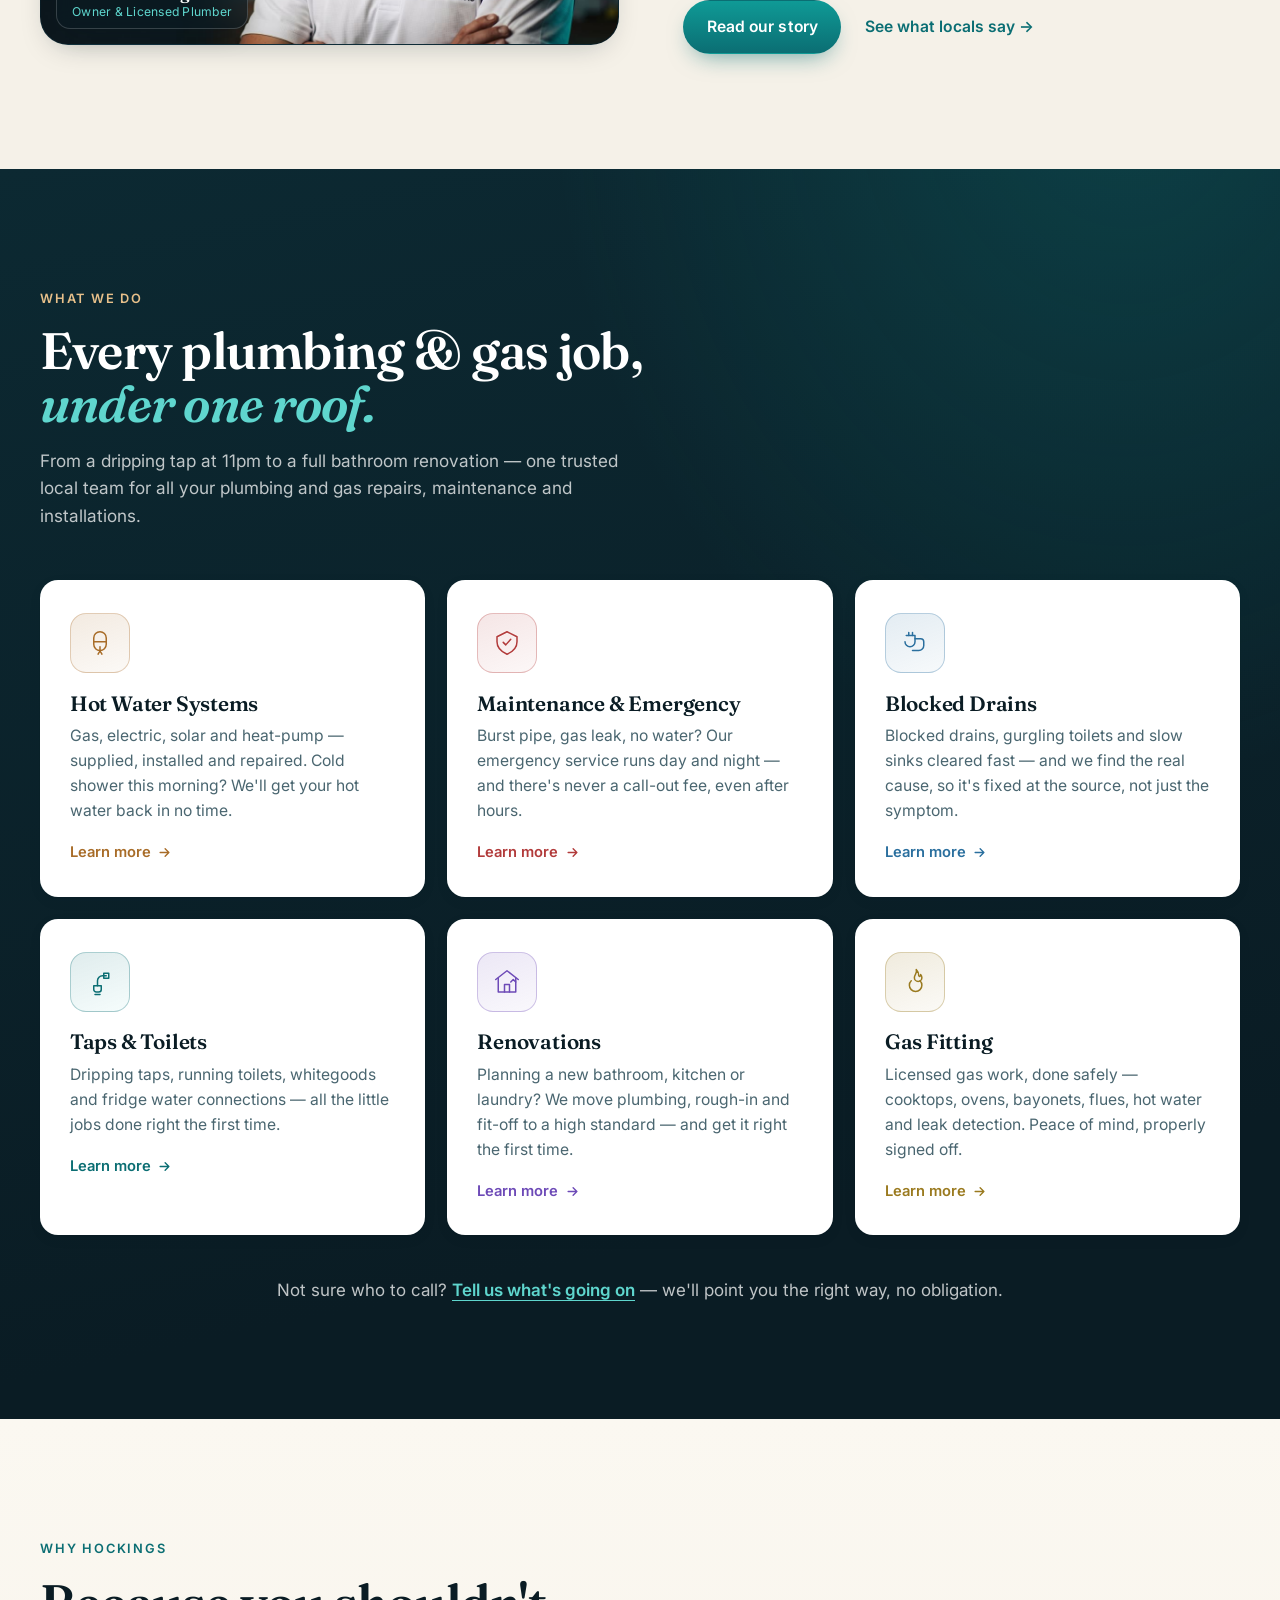
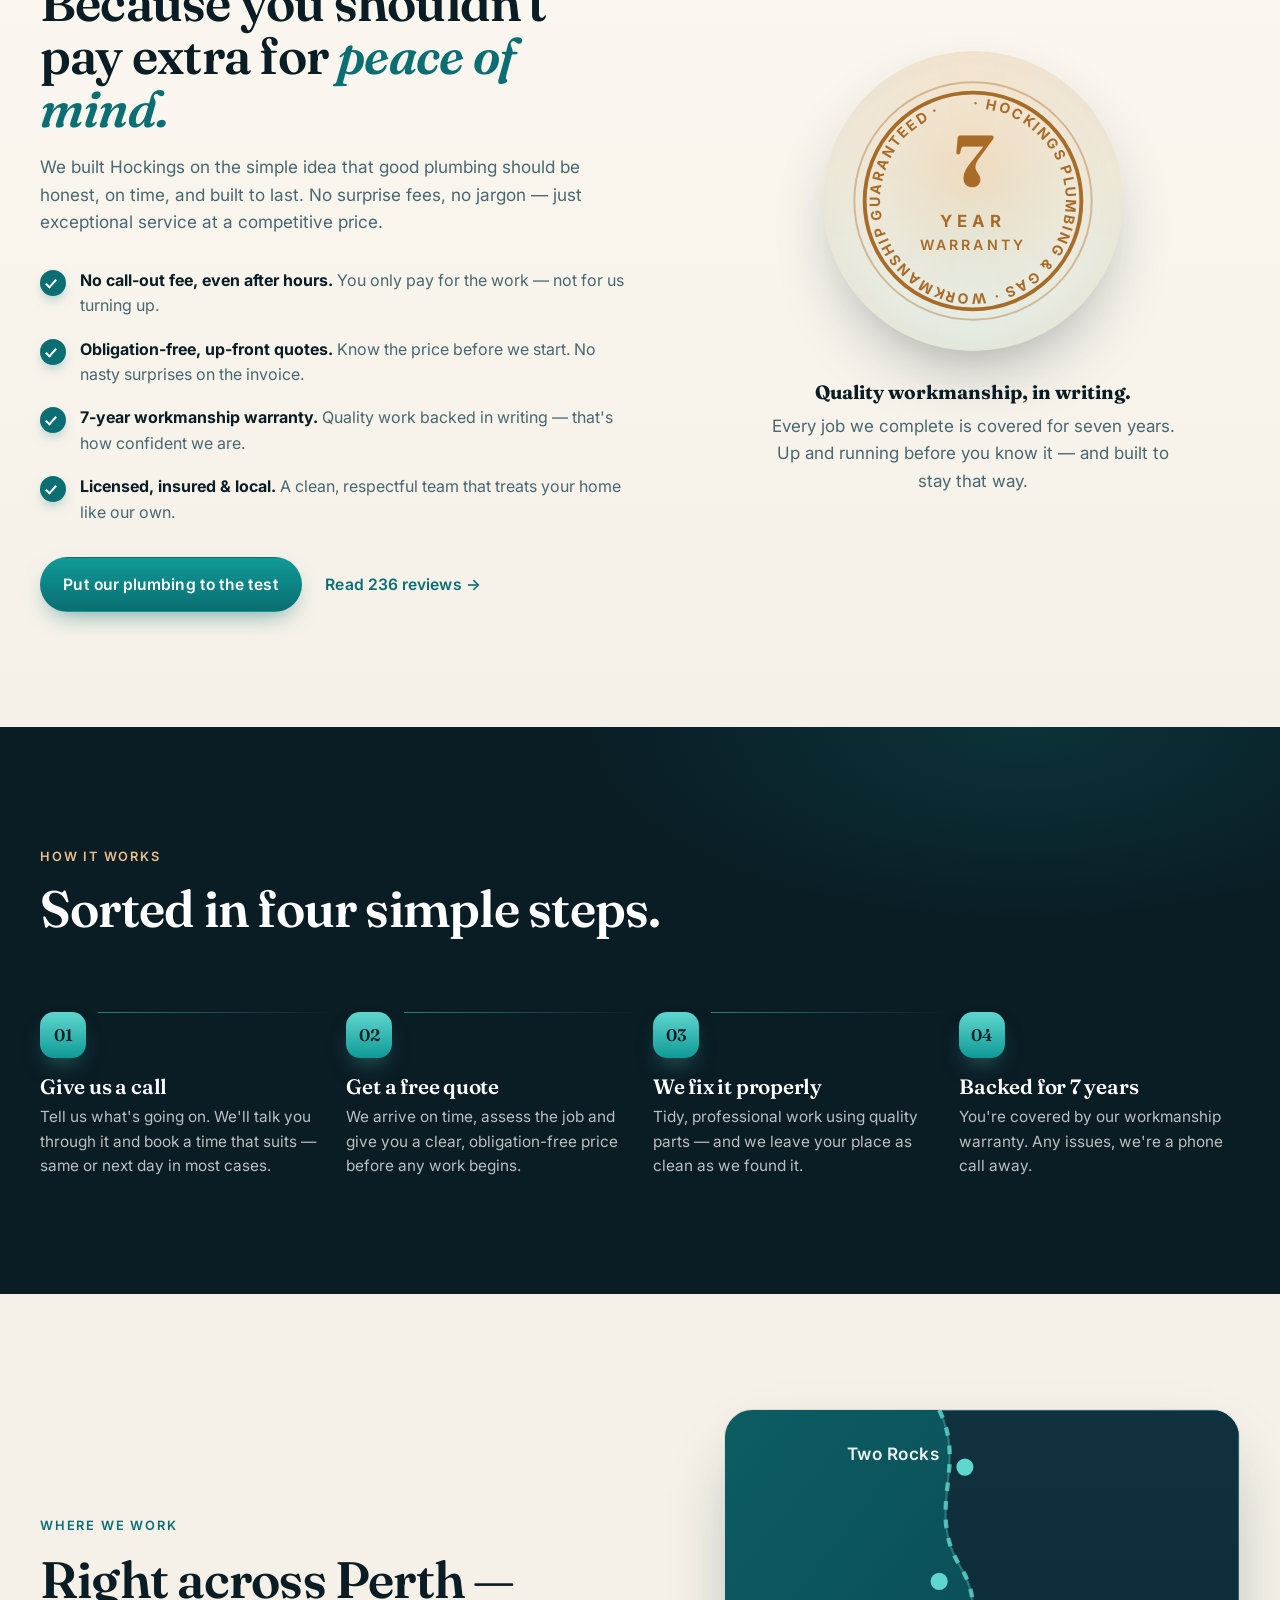
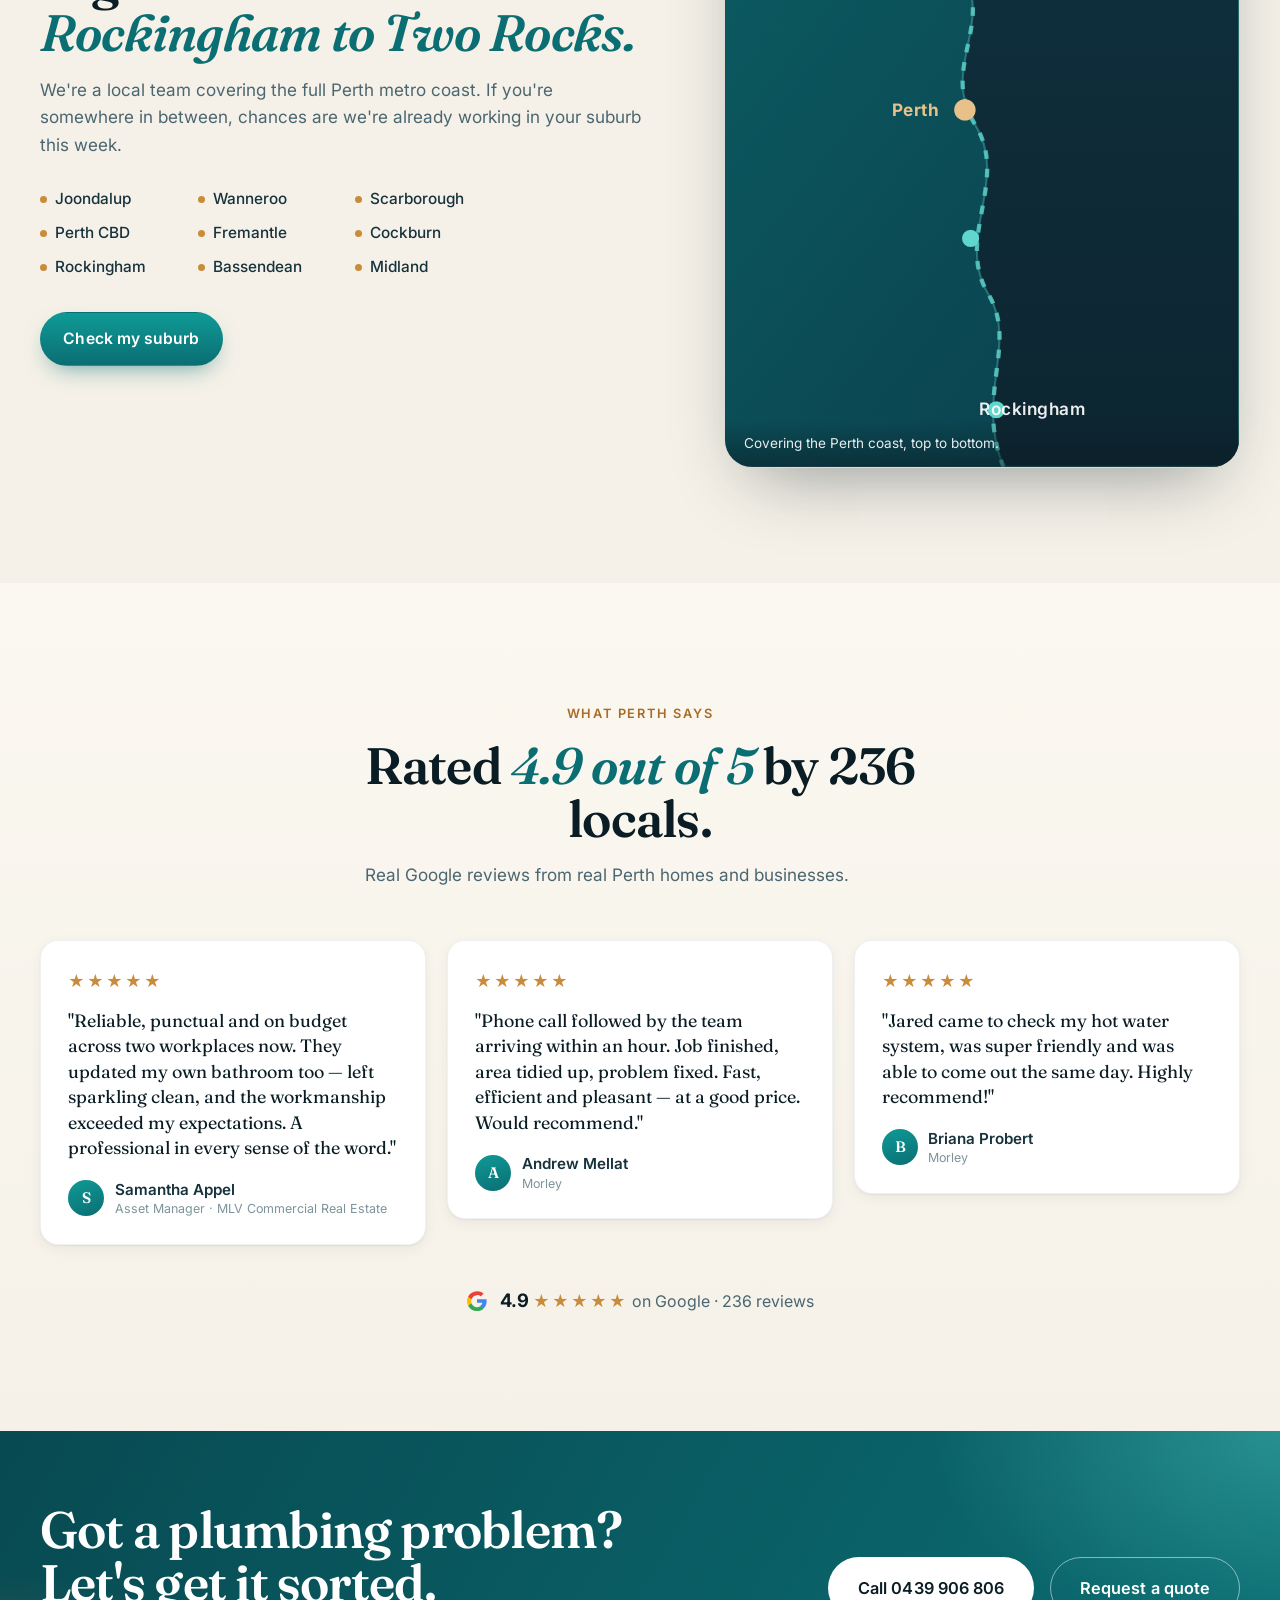
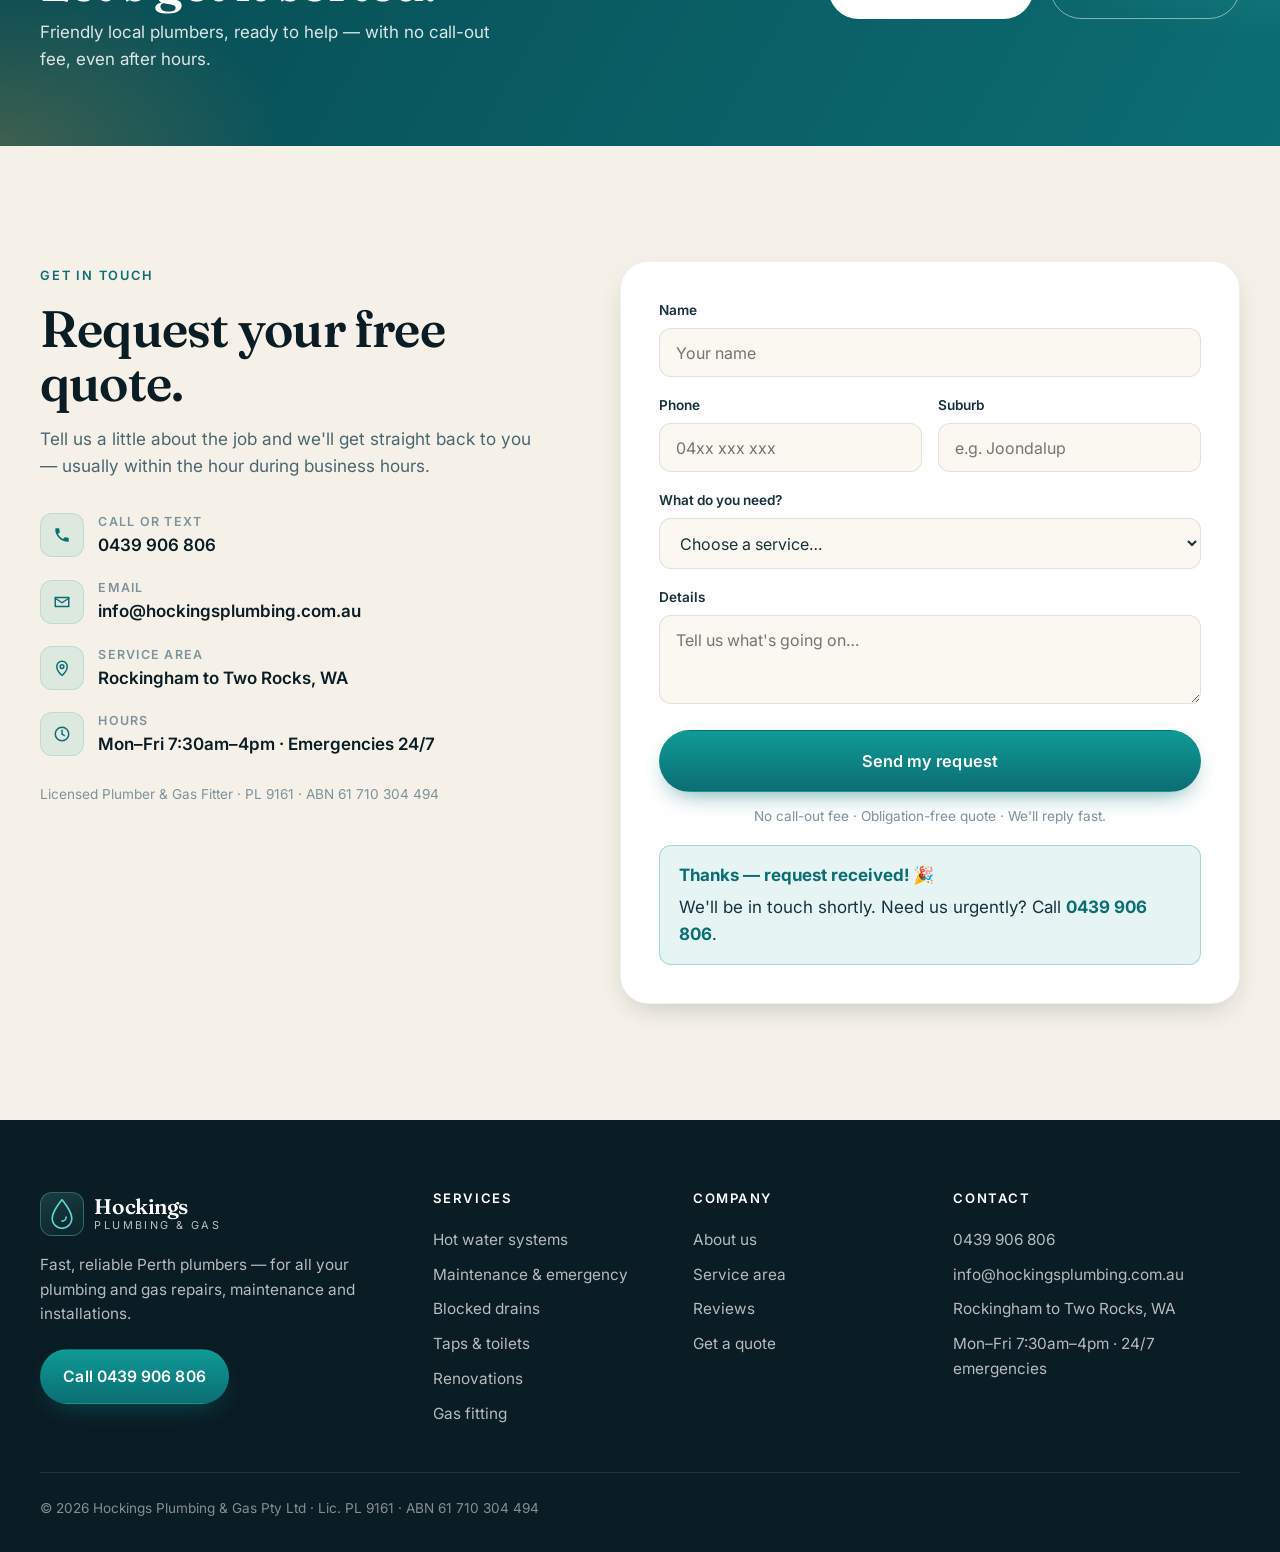
==== commit 9f9d594b: "Add files via upload" ====
--- a/index.html
+++ b/index.html
@@ -147,8 +147,8 @@
           <span class="stat-label">Google rating</span>
         </div>
         <div class="stat reveal" data-reveal>
-          <span class="stat-num"><span data-count="170" data-suffix="+">0</span></span>
-          <span class="stat-label">5-star reviews</span>
+          <span class="stat-num"><span data-count="236">0</span></span>
+          <span class="stat-label">Google reviews</span>
         </div>
         <div class="stat reveal" data-reveal>
           <span class="stat-num"><span data-count="20" data-suffix="+">0</span></span>
@@ -307,7 +307,7 @@
 
           <div class="why-actions">
             <a class="btn btn-primary" href="#contact">Put our plumbing to the test</a>
-            <a class="btn btn-text" href="#reviews">Read 170+ reviews →</a>
+            <a class="btn btn-text" href="#reviews">Read 236 reviews →</a>
           </div>
         </div>
 
@@ -315,7 +315,7 @@
           <div class="seal">
             <svg viewBox="0 0 200 200" width="200" height="200" aria-hidden="true">
               <defs>
-                <path id="sealCircle" d="M100,100 m-72,0 a72,72 0 1,1 144,0 a72,72 0 1,1 -144,0" />
+                <path id="sealCircle" d="M100,100 m0,-72 a72,72 0 1,1 0,144 a72,72 0 1,1 0,-144" />
               </defs>
               <circle cx="100" cy="100" r="92" fill="none" stroke="currentColor" stroke-width="1.5" opacity=".4"/>
               <circle cx="100" cy="100" r="84" fill="none" stroke="currentColor" stroke-width="3"/>
@@ -429,7 +429,7 @@
       <div class="container">
         <header class="section-head reveal" data-reveal>
           <p class="eyebrow eyebrow-dark">What Perth says</p>
-          <h2>Rated <span class="accent">4.9 out of 5</span> by 170+ locals.</h2>
+          <h2>Rated <span class="accent">4.9 out of 5</span> by 236 locals.</h2>
           <p class="section-sub">Real Google reviews from real Perth homes and businesses.</p>
         </header>
 
@@ -459,7 +459,7 @@
 
         <div class="reviews-badge reveal" data-reveal>
           <svg viewBox="0 0 24 24" width="22" height="22" aria-hidden="true"><path fill="#4285F4" d="M22.5 12.2c0-.7-.1-1.4-.2-2H12v3.8h5.9a5 5 0 0 1-2.2 3.3v2.7h3.6c2-1.9 3.2-4.7 3.2-7.8Z"/><path fill="#34A853" d="M12 23c2.9 0 5.4-1 7.2-2.6l-3.6-2.7c-1 .7-2.3 1.1-3.6 1.1-2.8 0-5.1-1.9-6-4.4H2.3v2.8A11 11 0 0 0 12 23Z"/><path fill="#FBBC05" d="M6 14.4a6.6 6.6 0 0 1 0-4.2V7.4H2.3a11 11 0 0 0 0 9.8L6 14.4Z"/><path fill="#EA4335" d="M12 5.4c1.6 0 3 .5 4.1 1.6l3.1-3.1A11 11 0 0 0 2.3 7.4L6 10.2c.9-2.5 3.2-4.4 6-4.4Z"/></svg>
-          <span><strong>4.9</strong> <span class="stars" aria-hidden="true">★★★★★</span> on Google · 170+ reviews</span>
+          <span><strong>4.9</strong> <span class="stars" aria-hidden="true">★★★★★</span> on Google · 236 reviews</span>
         </div>
       </div>
     </section>
--- a/styles.css
+++ b/styles.css
@@ -795,3 +795,30 @@
 .services .service-card { border-color: rgba(255,255,255,.07); }
 .services .services-foot { color: rgba(255,255,255,.74); }
 .services .services-foot a { color: var(--aqua); }
+
+/* =========================================================
+   MOBILE POLISH  — phones only (≤600px); iPad & laptop untouched
+   ========================================================= */
+@media (max-width: 600px) {
+  /* headings & section spacing were tuned for desktop — bring them down */
+  h2 { font-size: clamp(1.7rem, 7.2vw, 2.25rem); }
+  .section { padding: 3.2rem 0; }
+  .section-head { margin-bottom: 1.7rem; }
+
+  /* hero: composed, not oversized */
+  .hero { padding: 6rem 0 2.6rem; }
+  .hero h1 { font-size: clamp(2.15rem, 9.5vw, 3rem); line-height: 1.06; margin: .6rem 0 .9rem; }
+  .hero-lede { font-size: 1rem; }
+
+  /* close the long gap between the stats numbers and Jared's photo */
+  .stats-grid { padding: 2.4rem 0; }
+  .owner-intro { padding-top: 1.8rem; }
+  .owner-intro .split { gap: 1.5rem; }
+
+  /* service cards were too chunky on mobile */
+  .services .card-grid { gap: 1rem; }
+  .service-card { padding: 1.4rem 1.3rem; }
+  .service-icon { width: 50px; height: 50px; margin-bottom: .9rem; }
+  .service-card h3 { font-size: 1.16rem; }
+  .service-card p { font-size: .95rem; }
+}
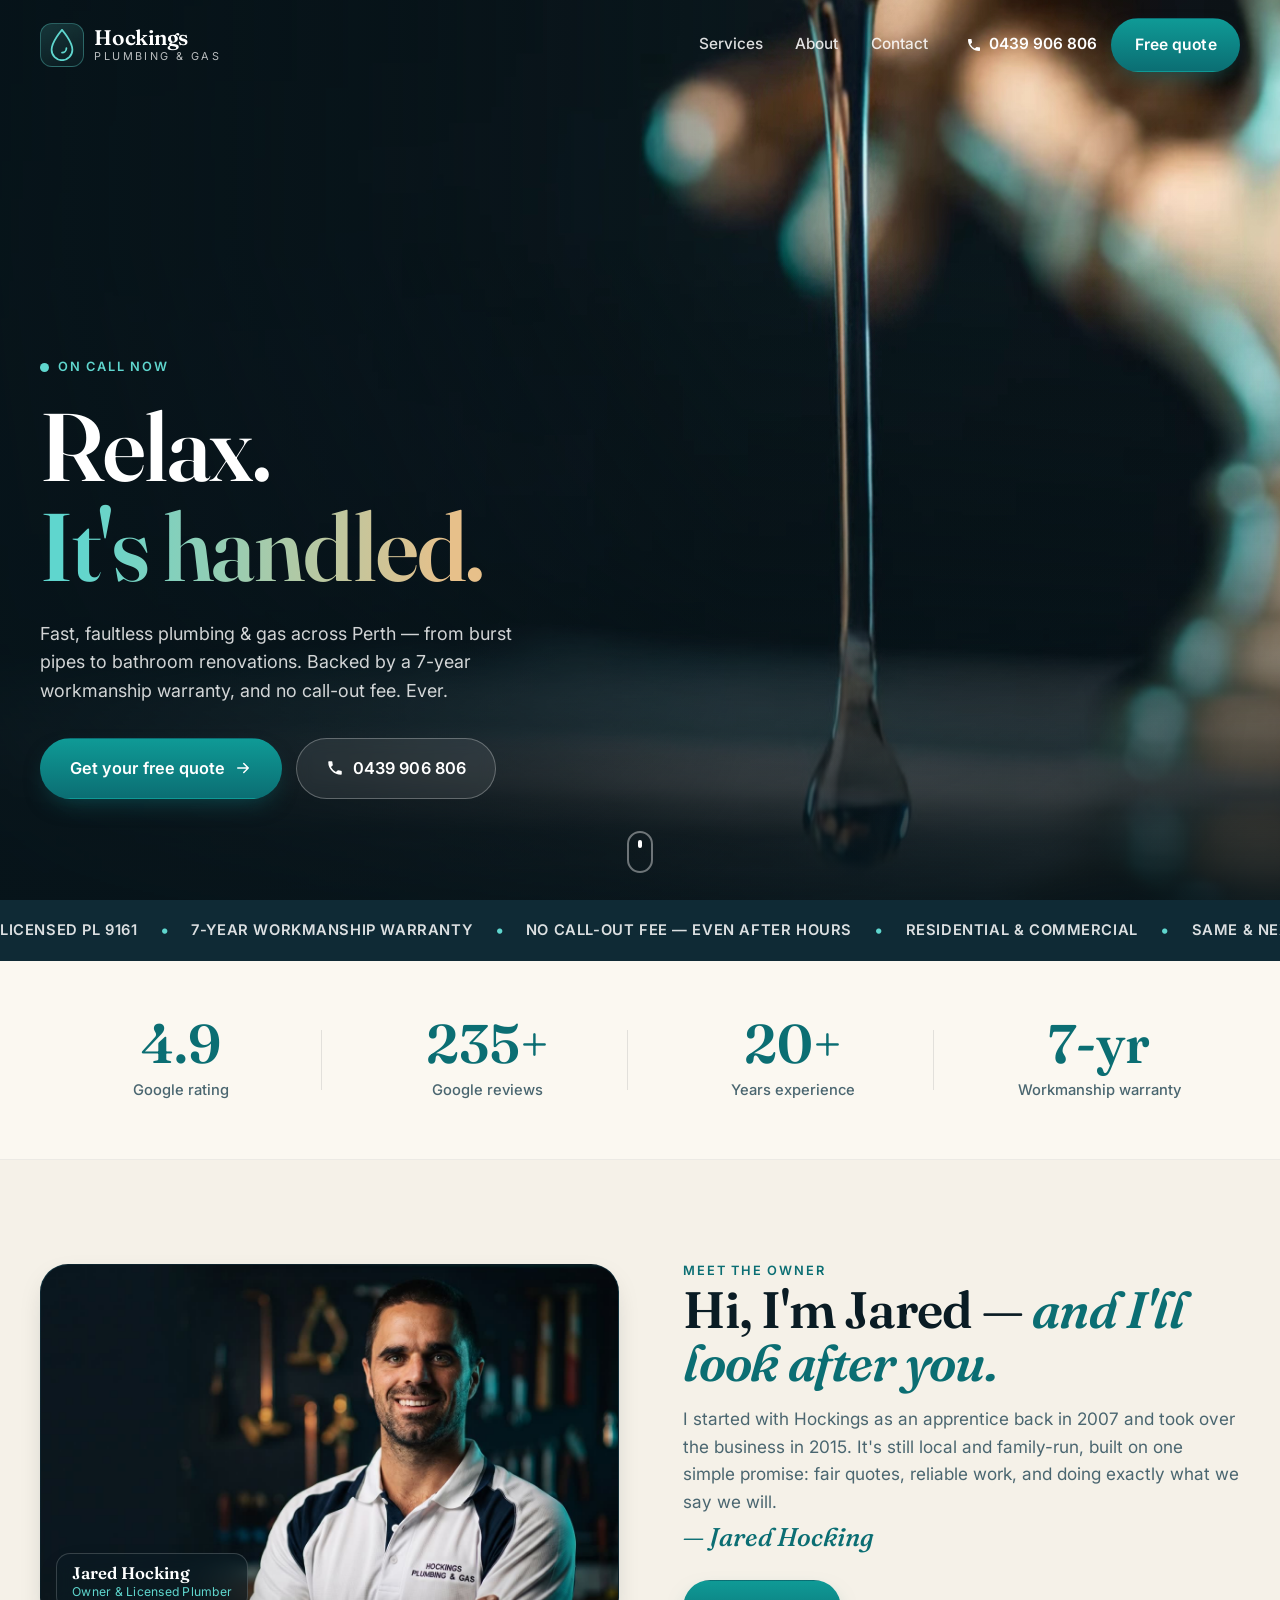
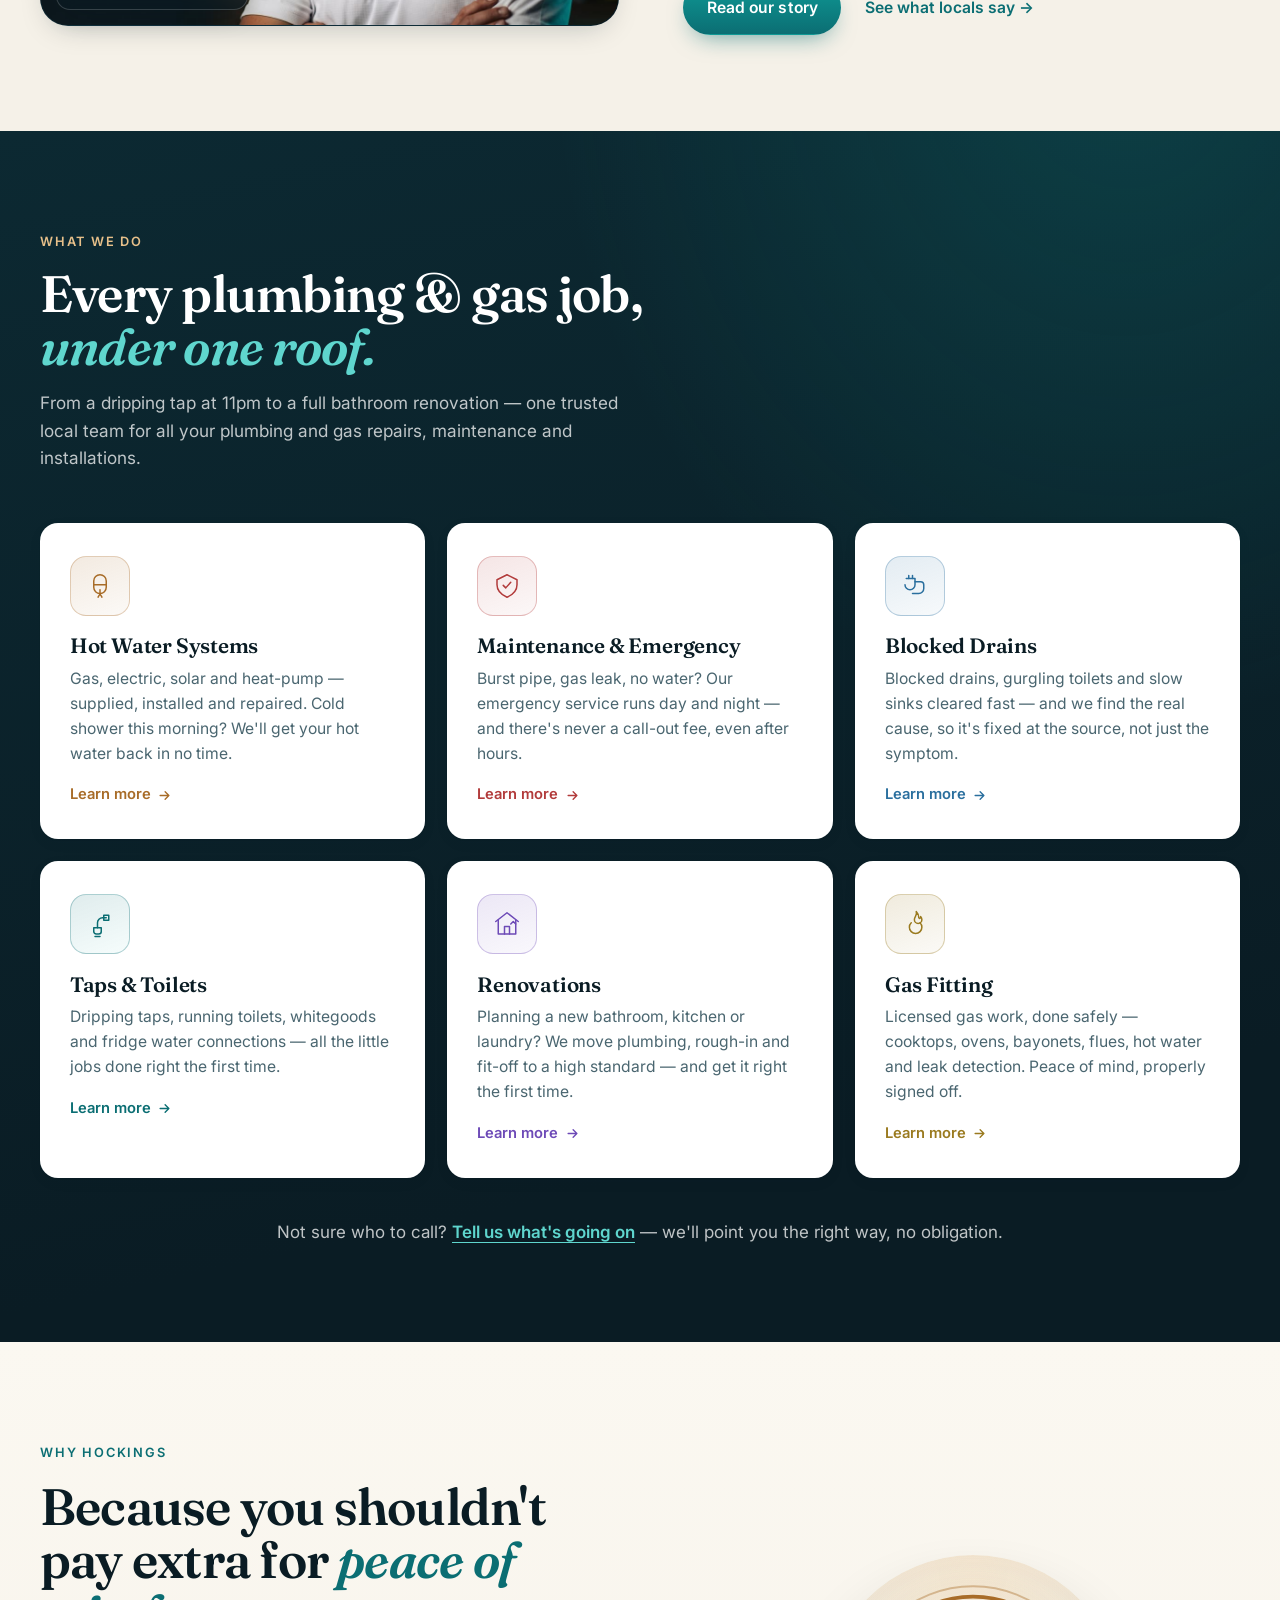
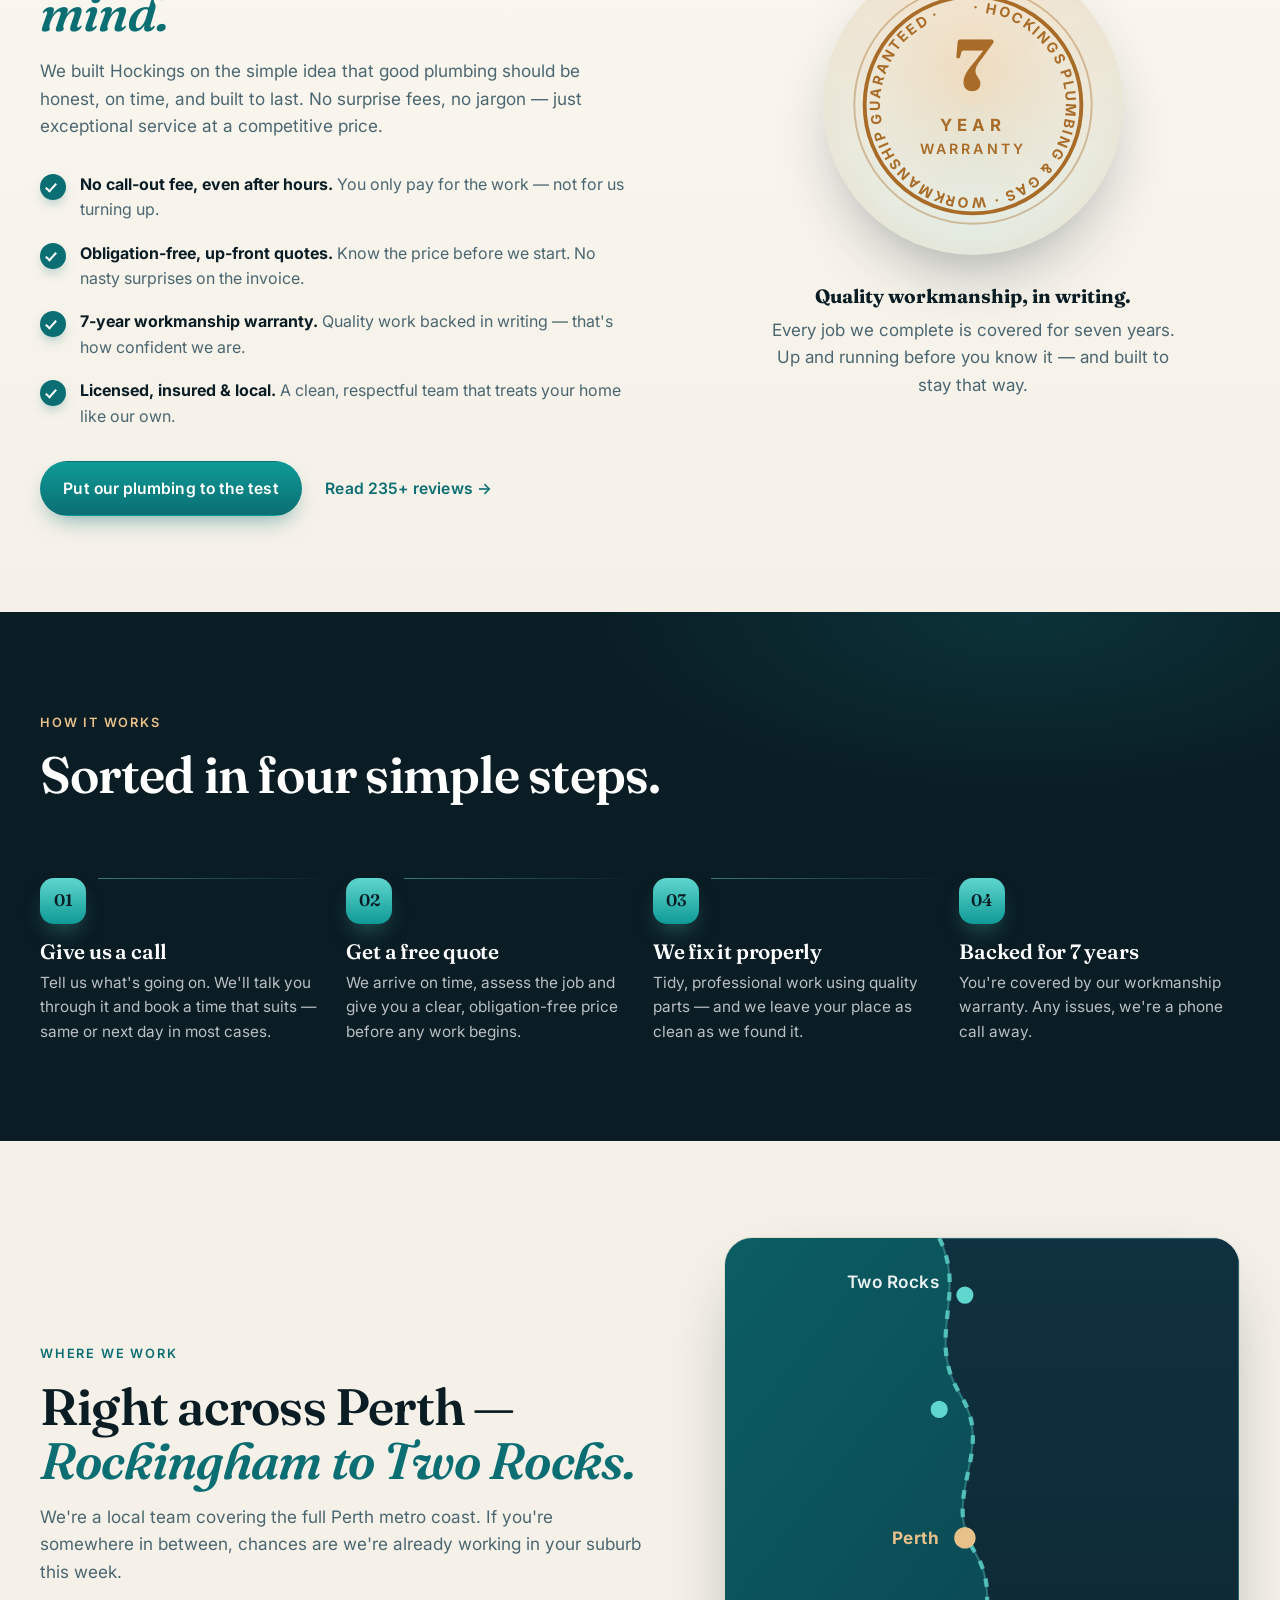
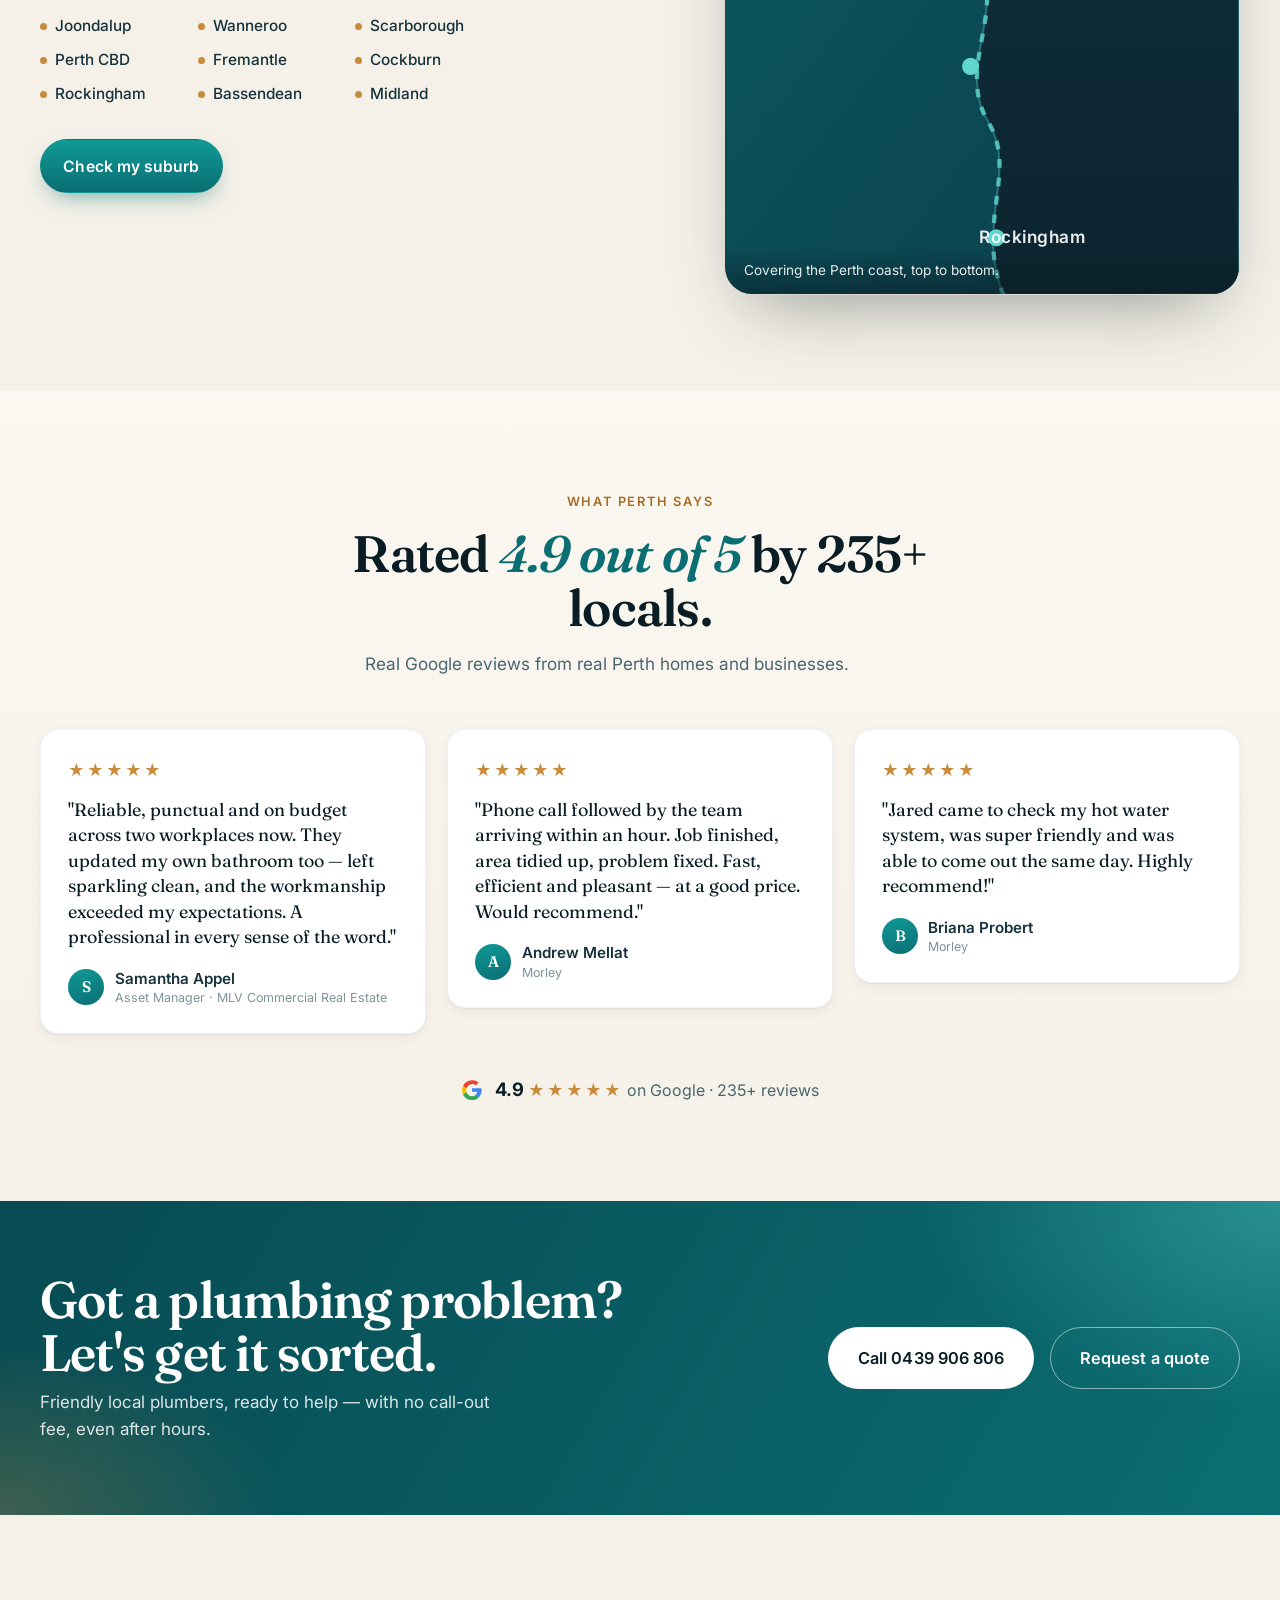
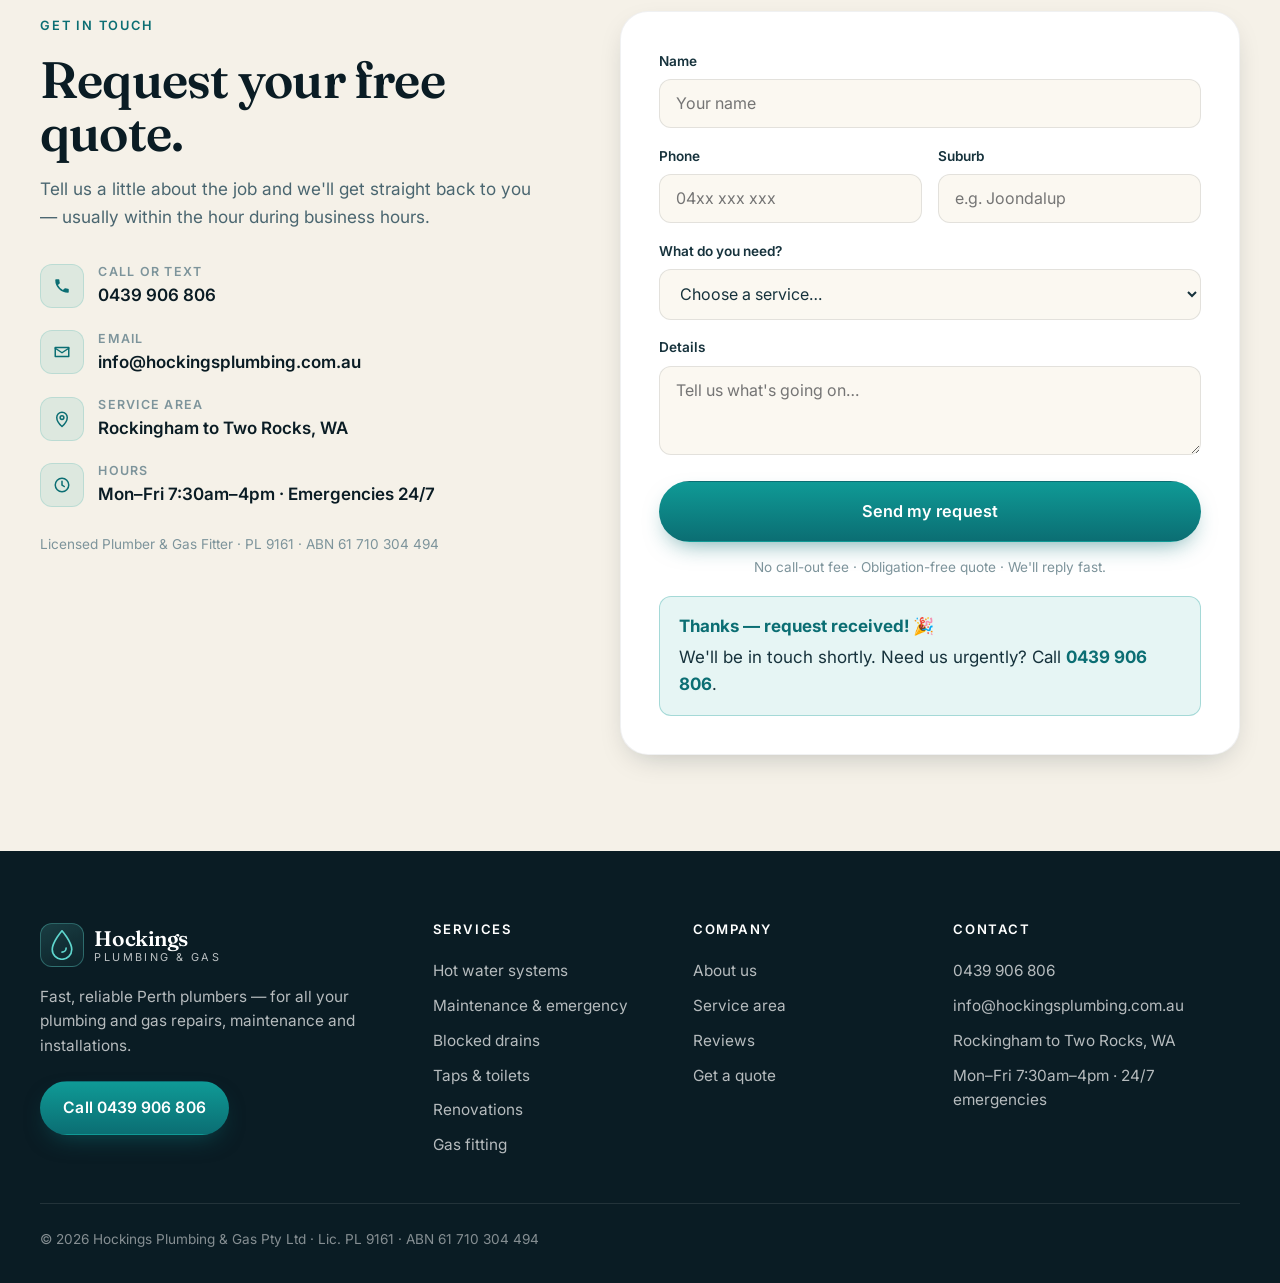
==== commit 9dbeb919: "Add files via upload" ====
--- a/index.html
+++ b/index.html
@@ -147,7 +147,7 @@
           <span class="stat-label">Google rating</span>
         </div>
         <div class="stat reveal" data-reveal>
-          <span class="stat-num"><span data-count="236">0</span></span>
+          <span class="stat-num"><span data-count="235" data-suffix="+">0</span></span>
           <span class="stat-label">Google reviews</span>
         </div>
         <div class="stat reveal" data-reveal>
@@ -307,7 +307,7 @@
 
           <div class="why-actions">
             <a class="btn btn-primary" href="#contact">Put our plumbing to the test</a>
-            <a class="btn btn-text" href="#reviews">Read 236 reviews →</a>
+            <a class="btn btn-text" href="#reviews">Read 235+ reviews →</a>
           </div>
         </div>
 
@@ -429,7 +429,7 @@
       <div class="container">
         <header class="section-head reveal" data-reveal>
           <p class="eyebrow eyebrow-dark">What Perth says</p>
-          <h2>Rated <span class="accent">4.9 out of 5</span> by 236 locals.</h2>
+          <h2>Rated <span class="accent">4.9 out of 5</span> by 235+ locals.</h2>
           <p class="section-sub">Real Google reviews from real Perth homes and businesses.</p>
         </header>
 
@@ -459,7 +459,7 @@
 
         <div class="reviews-badge reveal" data-reveal>
           <svg viewBox="0 0 24 24" width="22" height="22" aria-hidden="true"><path fill="#4285F4" d="M22.5 12.2c0-.7-.1-1.4-.2-2H12v3.8h5.9a5 5 0 0 1-2.2 3.3v2.7h3.6c2-1.9 3.2-4.7 3.2-7.8Z"/><path fill="#34A853" d="M12 23c2.9 0 5.4-1 7.2-2.6l-3.6-2.7c-1 .7-2.3 1.1-3.6 1.1-2.8 0-5.1-1.9-6-4.4H2.3v2.8A11 11 0 0 0 12 23Z"/><path fill="#FBBC05" d="M6 14.4a6.6 6.6 0 0 1 0-4.2V7.4H2.3a11 11 0 0 0 0 9.8L6 14.4Z"/><path fill="#EA4335" d="M12 5.4c1.6 0 3 .5 4.1 1.6l3.1-3.1A11 11 0 0 0 2.3 7.4L6 10.2c.9-2.5 3.2-4.4 6-4.4Z"/></svg>
-          <span><strong>4.9</strong> <span class="stars" aria-hidden="true">★★★★★</span> on Google · 236 reviews</span>
+          <span><strong>4.9</strong> <span class="stars" aria-hidden="true">★★★★★</span> on Google · 235+ reviews</span>
         </div>
       </div>
     </section>
--- a/styles.css
+++ b/styles.css
@@ -340,7 +340,7 @@
 .stat-label { display: block; margin-top: .5rem; font-size: .92rem; color: var(--text-soft); font-weight: 500; }
 
 /* ===================== SECTION SHELL ===================== */
-.section { padding: clamp(4.5rem, 9vw, 8rem) 0; }
+.section { padding: clamp(4.5rem, 9vw, 6rem) 0; }
 .section-head { max-width: 62ch; margin-bottom: 3.2rem; }
 .section-head h2 { margin: .8rem 0 1rem; }
 
@@ -800,25 +800,36 @@
    MOBILE POLISH  — phones only (≤600px); iPad & laptop untouched
    ========================================================= */
 @media (max-width: 600px) {
-  /* headings & section spacing were tuned for desktop — bring them down */
-  h2 { font-size: clamp(1.7rem, 7.2vw, 2.25rem); }
-  .section { padding: 3.2rem 0; }
-  .section-head { margin-bottom: 1.7rem; }
-
-  /* hero: composed, not oversized */
-  .hero { padding: 6rem 0 2.6rem; }
-  .hero h1 { font-size: clamp(2.15rem, 9.5vw, 3rem); line-height: 1.06; margin: .6rem 0 .9rem; }
+  /* tighter type + much less section whitespace on phones */
+  h2 { font-size: clamp(1.6rem, 7vw, 2.1rem); }
+  .section { padding: 2.2rem 0; }
+  .section-head { margin-bottom: 1.3rem; }
+  .section-sub { font-size: .98rem; }
+
+  /* hero */
+  .hero { padding: 5.5rem 0 2.4rem; }
+  .hero h1 { font-size: clamp(2.1rem, 9.2vw, 2.9rem); line-height: 1.07; margin: .55rem 0 .85rem; }
   .hero-lede { font-size: 1rem; }
 
-  /* close the long gap between the stats numbers and Jared's photo */
-  .stats-grid { padding: 2.4rem 0; }
-  .owner-intro { padding-top: 1.8rem; }
-  .owner-intro .split { gap: 1.5rem; }
-
-  /* service cards were too chunky on mobile */
-  .services .card-grid { gap: 1rem; }
-  .service-card { padding: 1.4rem 1.3rem; }
-  .service-icon { width: 50px; height: 50px; margin-bottom: .9rem; }
-  .service-card h3 { font-size: 1.16rem; }
-  .service-card p { font-size: .95rem; }
-}
+  /* stats ↔ owner photo: kill the dead space */
+  .stats-grid { padding: 1.9rem 0; }
+  .owner-intro { padding-top: 1.4rem; }
+  .owner-intro .split { gap: 1.3rem; }
+
+  /* service cards: smaller and tighter */
+  .services .card-grid { gap: .9rem; }
+  .service-card { padding: 1.25rem 1.2rem; }
+  .service-icon { width: 46px; height: 46px; margin-bottom: .8rem; }
+  .service-card h3 { font-size: 1.12rem; }
+  .service-card p { font-size: .93rem; }
+  .services-foot { margin-top: 1.5rem; }
+
+  /* trim other tall sections that add empty space on phones */
+  .why-grid { gap: 1.6rem; }
+  .why-list { margin: 1.3rem 0; gap: .8rem; }
+  .area-grid { gap: 1.4rem; }
+  .steps { gap: 1.1rem; }
+  .review-grid { gap: 1rem; }
+  .reviews-badge { margin-top: 1.6rem; }
+  .cta-inner { padding: 2.4rem 0; }
+}
